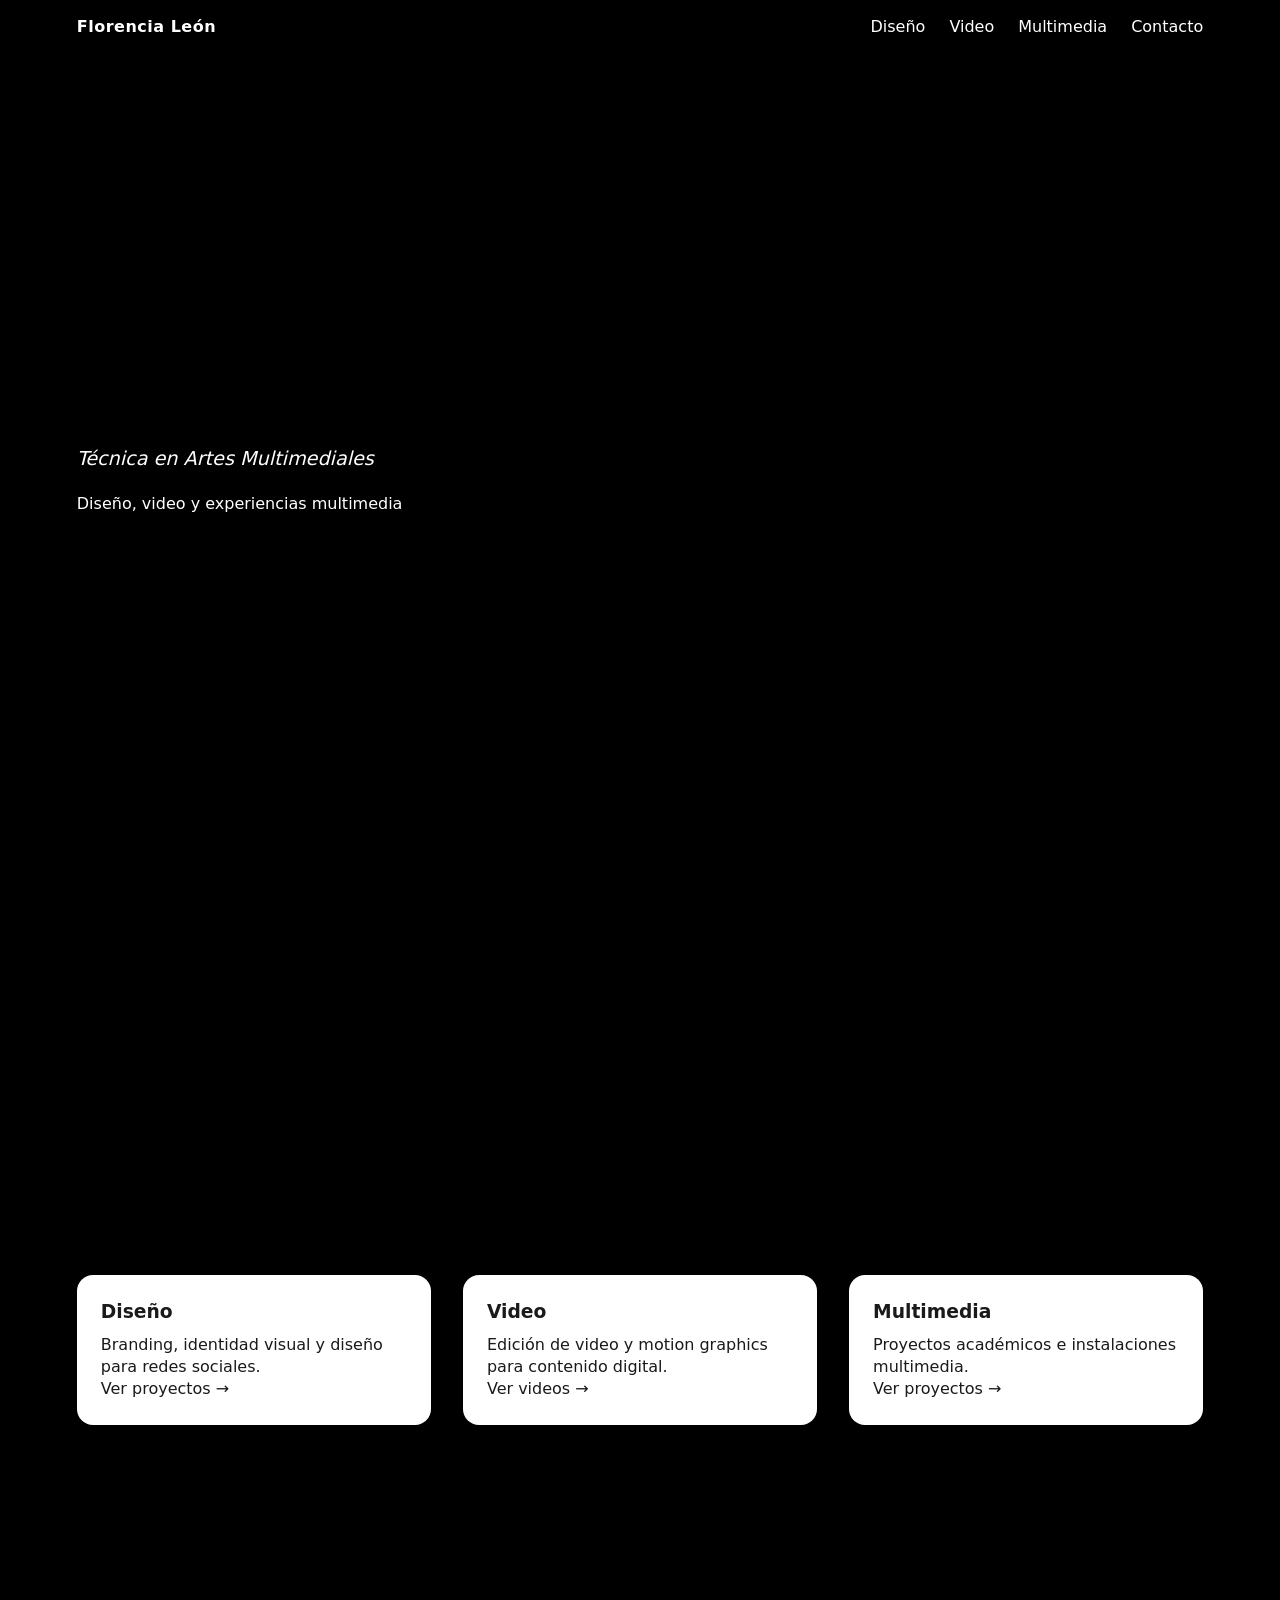
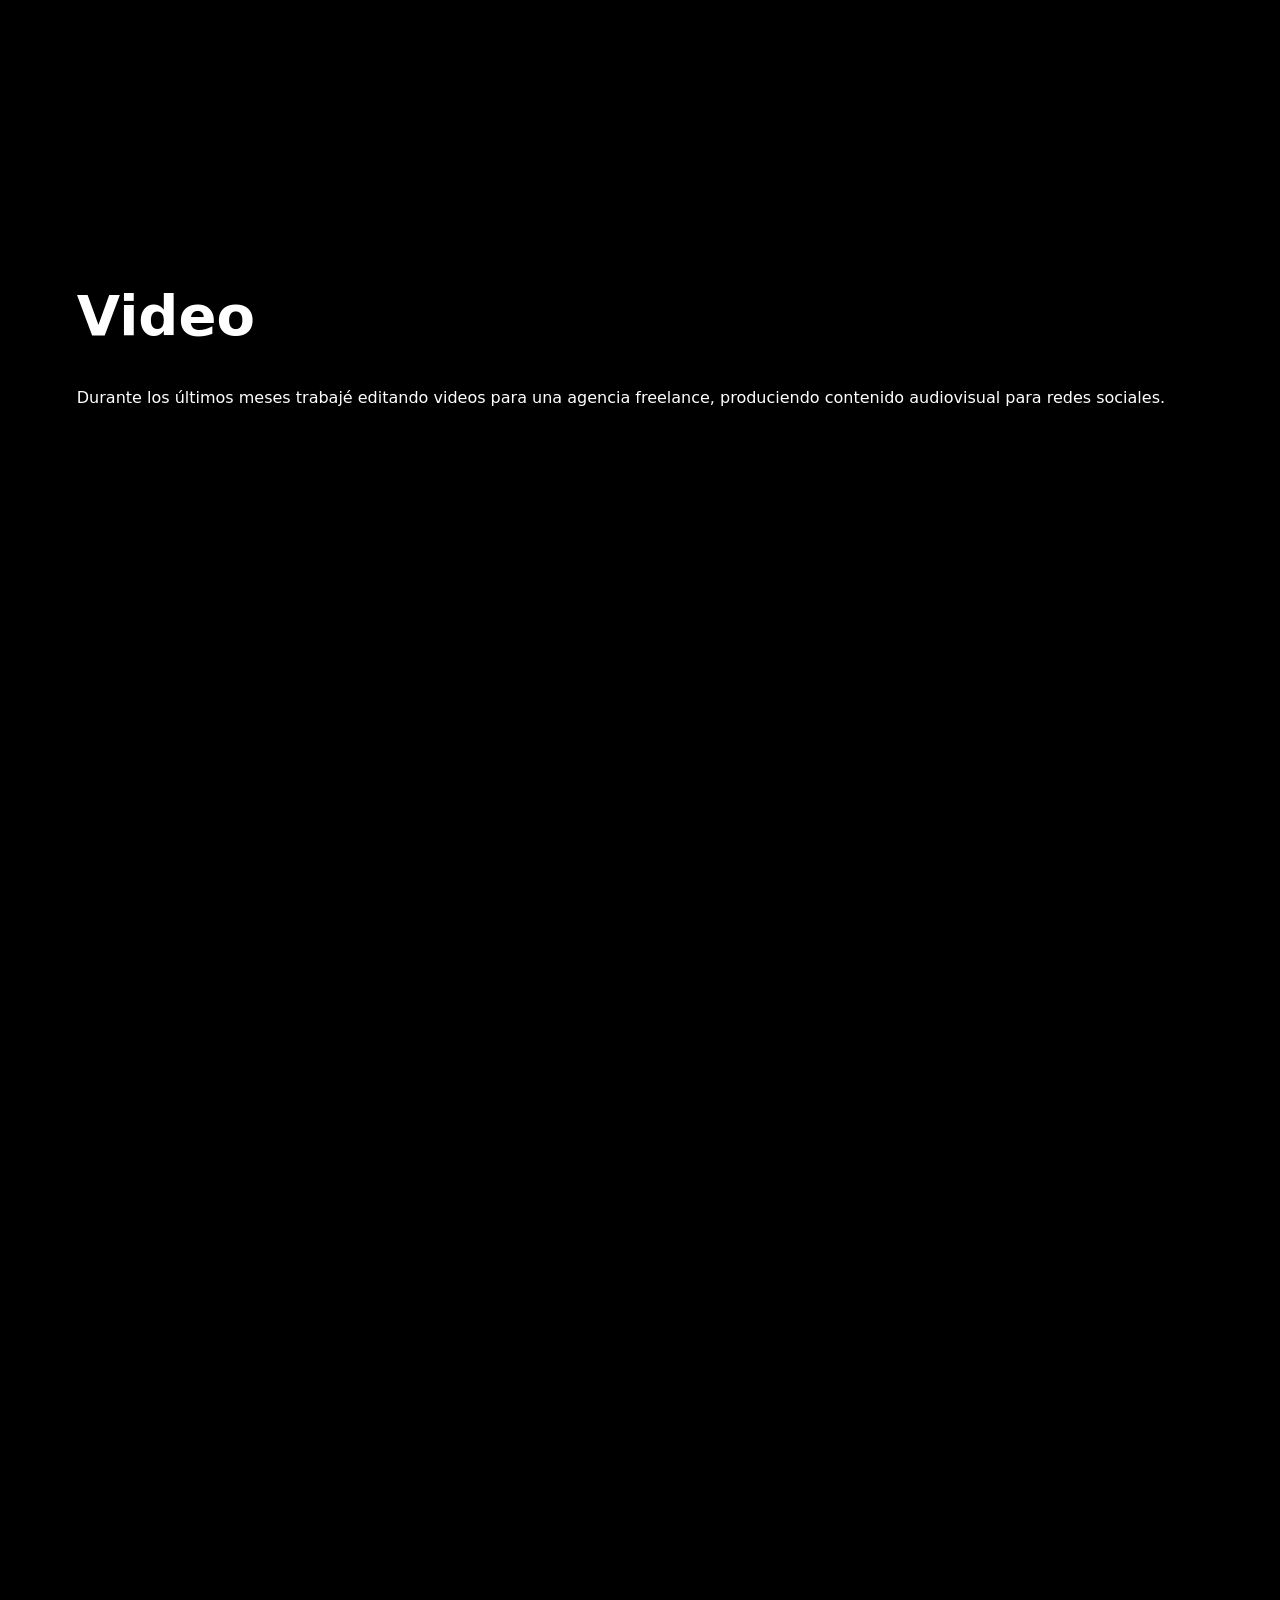
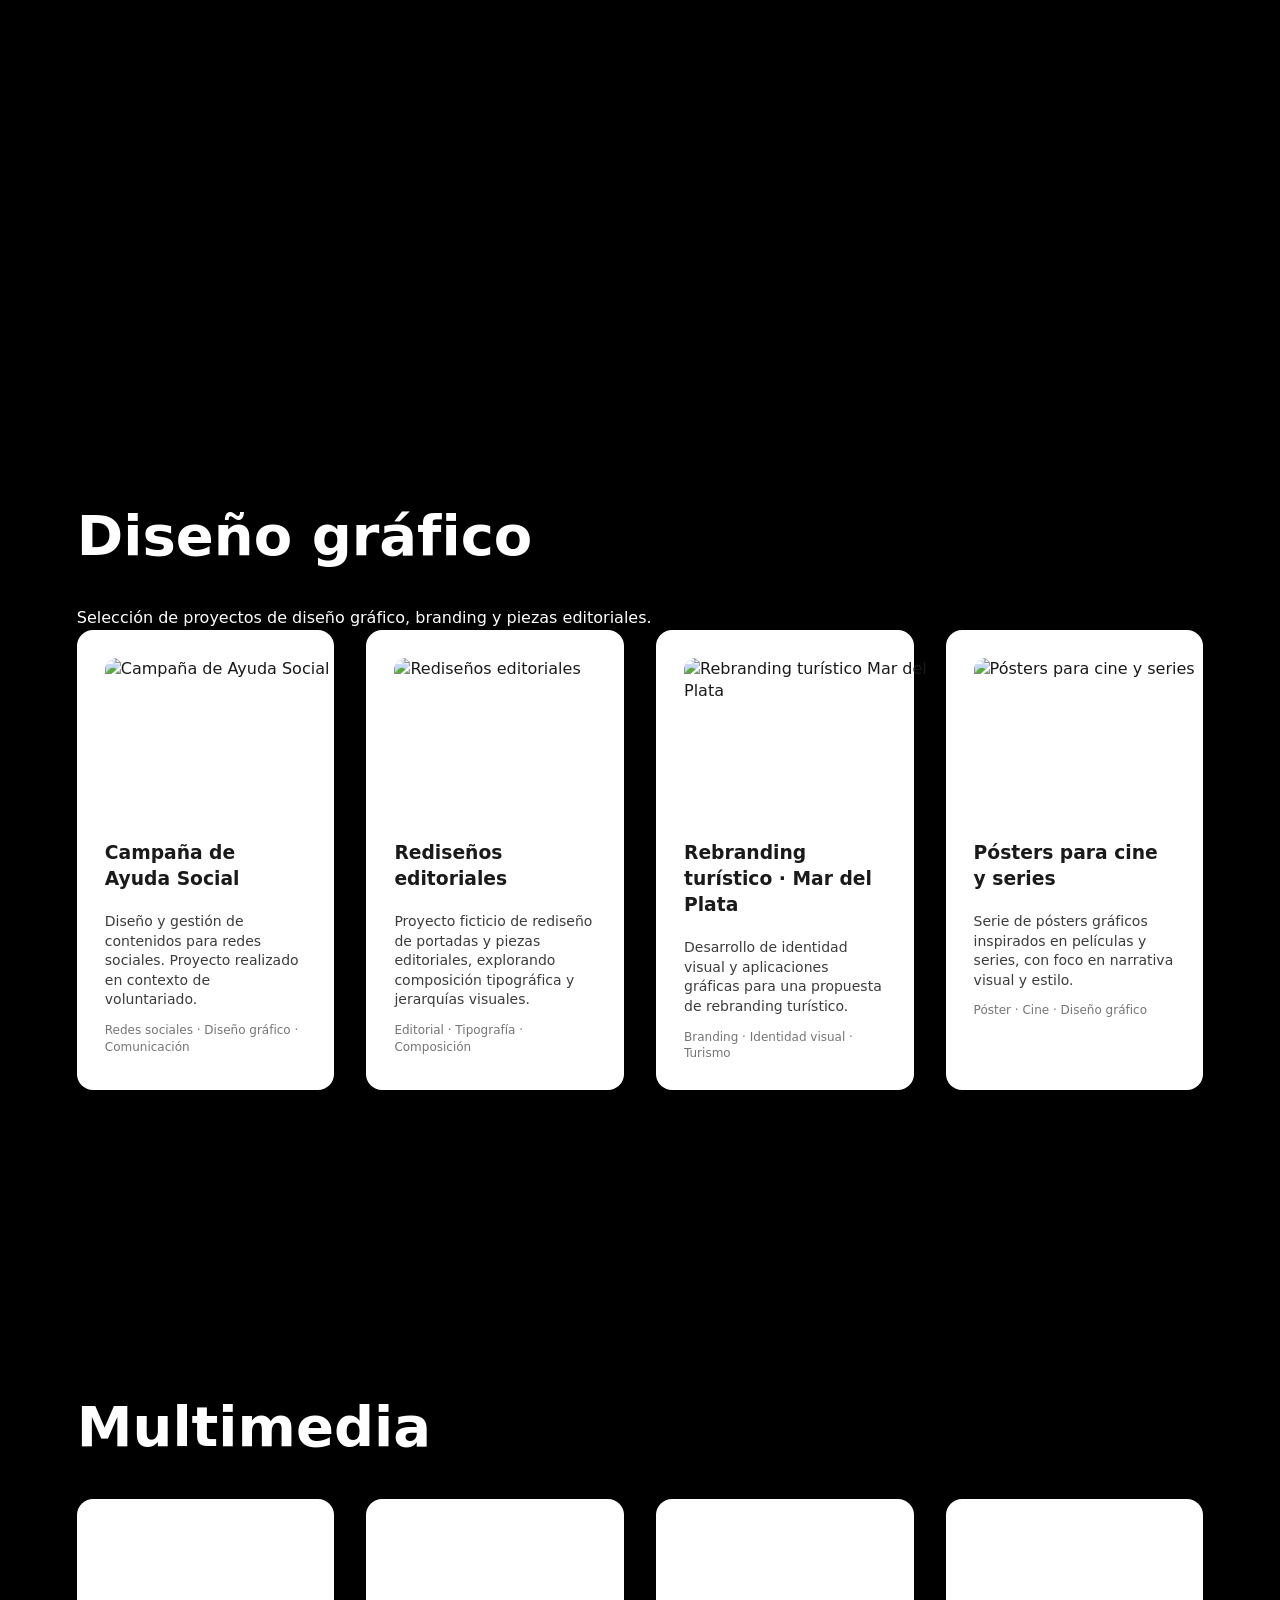
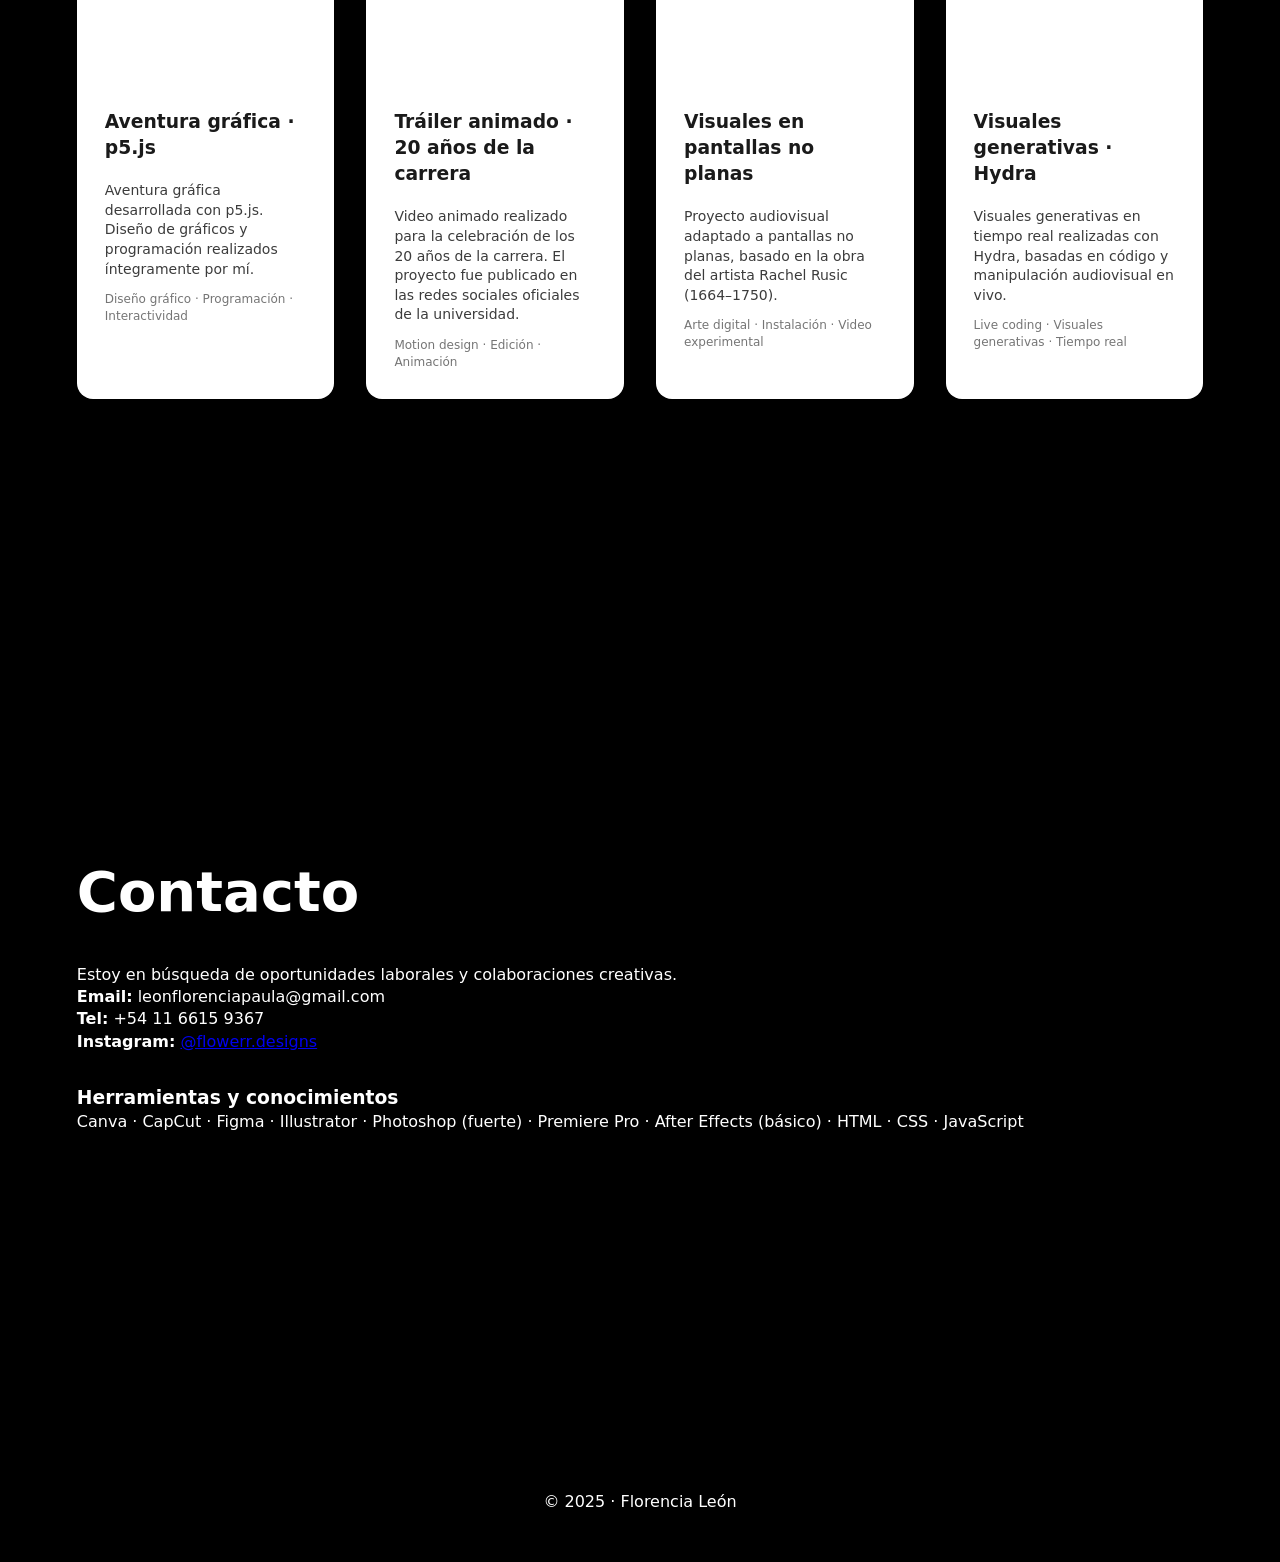
==== index.html @ 0b935b7b "Add files via upload subo index" ====
<!DOCTYPE html>
<html lang="es">
<head>
  <meta charset="UTF-8" />
  <meta name="viewport" content="width=device-width, initial-scale=1.0" />
  <title>Florencia León – Portfolio</title>

  <style>
    :root{
      --black:#1a1a1a;
    }

    *{
      box-sizing:border-box;
      margin:0;
      padding:0;
    }

    body{
      font-family: system-ui, -apple-system, BlinkMacSystemFont, 'Segoe UI', sans-serif;
      background:#000;
      color:white;
      line-height:1.4;
      scroll-behavior:smooth;
    }

    /* =====================
       VIDEO FONDO
    ====================== */
    .bg-video{
      position:fixed;
      inset:0;
      z-index:-1;
      overflow:hidden;
    }

    .bg-video video{
      width:100%;
      height:100%;
      object-fit:cover;
    }

    /* =====================
       NAV
    ====================== */
    nav{
      position:fixed;
      top:0;
      left:0;
      width:100%;
      padding:1rem 6vw;
      display:flex;
      justify-content:space-between;
      align-items:center;
      z-index:1000;
      background:transparent;
      color:white;
      text-shadow:0 2px 10px rgba(0,0,0,.5);
    }

    nav a{
      color:white;
      text-decoration:none;
      font-weight:500;
    }

    nav a:hover{
      opacity:.7;
    }

    nav strong{
      font-weight:600;
      letter-spacing:.5px;
    }

    /* =====================
       SECCIONES
    ====================== */
    section{
      min-height:100vh;
      padding:6vw;
      display:flex;
      flex-direction:column;
      justify-content:center;
      position:relative;
      z-index:2;
    }

    /* HERO */
    .hero-text{
      max-width:720px;
    }

    .hero-text h1{
      font-size:clamp(2.5rem,6vw,5rem);
      font-weight:700;
    }

    .hero-text span{
      font-style:italic;
      font-size:1.2rem;
      font-weight:400;
    }

    /* TITULOS */
    h2{
      font-size:clamp(2rem,5vw,3.5rem);
      margin-bottom:2rem;
    }

    /* GRID */
    .grid{
      display:grid;
      grid-template-columns:repeat(auto-fit,minmax(250px,1fr));
      gap:2rem;
    }

    /* CARDS */
    .card{
      background:white;
      color:var(--black);
      border-radius:16px;
      padding:1.5rem;
      box-shadow:0 10px 30px rgba(0,0,0,.1);
      transition:transform .3s ease;
    }

    .card:hover{
      transform:translateY(-8px);
    }

    .card h3{
      margin-bottom:.5rem;
    }

    .card a{
      color:var(--black);
      text-decoration:none;
      font-weight:500;
    }

    /* VIDEOS */
    .video iframe{
      width:100%;
      aspect-ratio:9/16;
      border:none;
      border-radius:12px;
    }

    /* ANIMACIONES */
    .fade{
      opacity:0;
      transform:translateY(40px);
      transition:all .8s ease;
    }

    .fade.show{
      opacity:1;
      transform:translateY(0);
    }

    /* FOOTER */
    footer{
      padding:3rem;
      text-align:center;
      background:#000;
      color:white;
      position:relative;
      z-index:2;
    }
    .video-box {
  width: 220px;      /* tamaño del cuadrito */
  height: 140px;
  border-radius: 12px;
  overflow: hidden;  /* recorta el video */
}

.video-box video {
  width: 100%;
  height: 100%;
  object-fit: cover; /* no se deforma */
}
.project-card {
  padding: 20px;
  border-radius: 16px;
  display: flex;
  flex-direction: column;
  gap: 12px;
}

.video-box {
  width: 200px;
  height: 130px;
  border-radius: 12px;
  overflow: hidden;
}

.video-box video {
  width: 100%;
  height: 100%;
  object-fit: cover;
}

.project-desc {
  font-size: 14px;
  line-height: 1.4;
  opacity: 0.85;
}

.project-tags {
  font-size: 12px;
  opacity: 0.6;
}
.img-box {
  width: 200px;
  height: 130px;
  border-radius: 12px;
  overflow: hidden;
}

.img-box img {
  width: 100%;
  height: 100%;
  object-fit: cover;
}
.video-box,
.img-box {
  width: 220px;
  height: 220px;
}
.project-card {
  padding: 28px; /* antes 20px */
}
/* CONTENEDORES */
.video-box,
.img-box {
  width: 260px;
  height: 170px;
  border-radius: 12px;
  overflow: hidden;
  background: #fffff; /* fondo para cuando sobra espacio */
}

/* VIDEO */
.video-box video {
  width: 100%;
  height: 100%;
  object-fit: cover;
}

/* IMAGEN */
.img-box img {
  width: 100%;
  height: 100%;
  object-fit: contain; /* 🔑 NO CORTA */
}


  </style>
</head>

<body>

  <!-- VIDEO FONDO -->
  <div class="bg-video">
    <video autoplay muted loop playsinline>
      <source src="hero-video.mp4" type="video/mp4">
    </video>
  </div>

  <!-- NAV -->
  <nav>
    <strong>Florencia León</strong>
    <div style="display:flex;gap:1.5rem;">
      <a href="#diseno">Diseño</a>
      <a href="#video">Video</a>
      <a href="#multimedia">Multimedia</a>
      <a href="#contacto">Contacto</a>
    </div>
  </nav>

  <!-- HERO -->
  <section>
    <div class="hero-text fade">
      <h1><span>Técnica en Artes Multimediales</span></h1>
      <p>Diseño, video y experiencias multimedia</p>
    </div>
  </section>

  <!-- HOME -->
  <section>
    <div class="grid">
      <div class="card fade">
        <h3>Diseño</h3>
        <p>Branding, identidad visual y diseño para redes sociales.</p>
        <a href="#diseno">Ver proyectos →</a>
      </div>
      <div class="card fade">
        <h3>Video</h3>
        <p>Edición de video y motion graphics para contenido digital.</p>
        <a href="#video">Ver videos →</a>
      </div>
      <div class="card fade">
        <h3>Multimedia</h3>
        <p>Proyectos académicos e instalaciones multimedia.</p>
        <a href="#multimedia">Ver proyectos →</a>
      </div>
    </div>
  </section>

  <!-- VIDEO -->
  <section id="video">
    <h2 class="fade">Video</h2>
    <p class="fade">
      Durante los últimos meses trabajé editando videos para una agencia freelance,
      produciendo contenido audiovisual para redes sociales.
    </p>

    <div class="grid">
      <div class="video fade"><iframe src="https://www.instagram.com/reel/DSVCinljlJo/embed"></iframe></div>
      <div class="video fade"><iframe src="https://www.instagram.com/reel/DQuVLpODoAF/embed"></iframe></div>
      <div class="video fade"><iframe src="https://www.instagram.com/reel/DQ6828zjvwi/embed"></iframe></div>
      <div class="video fade"><iframe src="https://www.instagram.com/reel/DSu5YWEEXrH/embed"></iframe></div>
      <div class="video fade"><iframe src="https://www.instagram.com/reel/DS5J9ukEc8D/embed"></iframe></div>
      <div class="video fade"><iframe src="https://www.instagram.com/reel/DTLGknaEUoQ/embed"></iframe></div>
      <div class="video fade"><iframe src="https://www.instagram.com/reel/DTk1LiGkcRs/embed"></iframe></div>
      <div class="video fade"><iframe src="https://www.instagram.com/reel/DSpg3_rEbde/embed"></iframe></div>
      <div class="video fade"><iframe src="https://www.instagram.com/reel/DSSUxG4EbIu/embed"></iframe></div>
      <div class="video fade"><iframe src="https://www.instagram.com/reel/DURZDbBkdPo/embed"></iframe></div>
      <div class="video fade"><iframe src="https://www.instagram.com/reel/DRzT_9bjv2o/embed"></iframe></div>
      <div class="video fade"><iframe src="https://www.instagram.com/reel/DR5BXDkAHCZ/embed"></iframe></div>
    </div>
  </section>

  <!-- DISEÑO -->
<section id="diseno">
  <h2 class="fade">Diseño gráfico</h2>

  <p class="fade">
    Selección de proyectos de diseño gráfico, branding y piezas editoriales.
  </p>

  <div class="grid">

    <!-- Campaña social -->
    <div class="card fade project-card">

      <div class="img-box">
        <img 
          src="voluntariado.png"
          alt="Campaña de Ayuda Social">
      </div>

      <h3>Campaña de Ayuda Social</h3>

      <p class="project-desc">
        Diseño y gestión de contenidos para redes sociales.
        Proyecto realizado en contexto de voluntariado.
      </p>

      <span class="project-tags">
        Redes sociales · Diseño gráfico · Comunicación
      </span>
    </div>

    <!-- Editorial -->
    <div class="card fade project-card">

      <div class="img-box">
        <img 
          src="libros.png"
          alt="Rediseños editoriales">
      </div>

      <h3>Rediseños editoriales</h3>

      <p class="project-desc">
        Proyecto ficticio de rediseño de portadas y piezas editoriales,
        explorando composición tipográfica y jerarquías visuales.
      </p>

      <span class="project-tags">
        Editorial · Tipografía · Composición
      </span>
    </div>

    <!-- Rebranding -->
    <div class="card fade project-card">

      <div class="img-box">
        <img 
          src="mardel.png"
          alt="Rebranding turístico Mar del Plata">
      </div>

      <h3>Rebranding turístico · Mar del Plata</h3>

      <p class="project-desc">
        Desarrollo de identidad visual y aplicaciones gráficas
        para una propuesta de rebranding turístico.
      </p>

      <span class="project-tags">
        Branding · Identidad visual · Turismo
      </span>
    </div>

    <!-- Posters -->
    <div class="card fade project-card">

      <div class="img-box">
        <img 
          src="poster.png"
          alt="Pósters para cine y series">
      </div>

      <h3>Pósters para cine y series</h3>

      <p class="project-desc">
        Serie de pósters gráficos inspirados en películas y series,
        con foco en narrativa visual y estilo.
      </p>

      <span class="project-tags">
        Póster · Cine · Diseño gráfico
      </span>
    </div>

  </div>
</section>

  <!-- MULTIMEDIA -->
<section id="multimedia">
  <h2 class="fade">Multimedia</h2>

  <div class="grid">

    <!-- Aventura gráfica p5.js -->
    <div class="card fade project-card">

      <div class="video-box">
        <video 
       src="aventura.mp4"
          autoplay
          loop
          muted
          playsinline>
        </video>
      </div>

      <h3>Aventura gráfica · p5.js</h3>

      <p class="project-desc">
        Aventura gráfica desarrollada con p5.js.
        Diseño de gráficos y programación realizados íntegramente por mí.
      </p>

      <span class="project-tags">
        Diseño gráfico · Programación · Interactividad
      </span>
    </div>

    <!-- Tráiler 20 años -->
    <div class="card fade project-card">

      <div class="video-box">
        <video 
          src="trailer.mp4"
          autoplay
          loop
          muted
          playsinline>
        </video>
      </div>

      <h3>Tráiler animado · 20 años de la carrera</h3>

      <p class="project-desc">
        Video animado realizado para la celebración de los 20 años de la carrera.
        El proyecto fue publicado en las redes sociales oficiales de la universidad.
      </p>

      <span class="project-tags">
        Motion design · Edición · Animación
      </span>
    </div>

    <!-- Pantallas no planas -->
    <div class="card fade project-card">

      <div class="video-box">
        <video 
          src="noplanas.mp4"
          autoplay
          loop
          muted
          playsinline>
        </video>
      </div>

      <h3>Visuales en pantallas no planas</h3>

      <p class="project-desc">
        Proyecto audiovisual adaptado a pantallas no planas,
        basado en la obra del artista Rachel Rusic (1664–1750).
      </p>

      <span class="project-tags">
        Arte digital · Instalación · Video experimental
      </span>
    </div>

    <!-- Hydra -->
    <div class="card fade project-card">

      <div class="video-box">
        <video 
          src="hydra.mp4"
          autoplay
          loop
          muted
          playsinline>
        </video>
      </div>

      <h3>Visuales generativas · Hydra</h3>

      <p class="project-desc">
        Visuales generativas en tiempo real realizadas con Hydra,
        basadas en código y manipulación audiovisual en vivo.
      </p>

      <span class="project-tags">
        Live coding · Visuales generativas · Tiempo real
      </span>
    </div>

  </div>
</section>

 <!-- CONTACTO -->
  <section id="contacto">
    <h2 class="fade">Contacto</h2>
    <p class="fade">Estoy en búsqueda de oportunidades laborales y colaboraciones creativas.</p>
    <p class="fade"><strong>Email:</strong> leonflorenciapaula@gmail.com</p>
    <p class="fade"><strong>Tel:</strong> +54 11 6615 9367</p>
    <p class="fade"><strong>Instagram:</strong> <a href="https://www.instagram.com/flowerr.designs/" target="_blank">@flowerr.designs</a></p>

    <h3 class="fade" style="margin-top:2rem">Herramientas y conocimientos</h3>
    <p class="fade">Canva · CapCut · Figma · Illustrator · Photoshop (fuerte) · Premiere Pro · After Effects (básico) · HTML · CSS · JavaScript</p>
  </section>

  <footer>
    <p>© 2025 · Florencia León</p>
  </footer>


  <script>
    const items = document.querySelectorAll('.fade');
    const observer = new IntersectionObserver(entries => {
      entries.forEach(entry => {
        if(entry.isIntersecting){
          entry.target.classList.add('show');
        }
      });
    }, {threshold:0.2});
    items.forEach(item => observer.observe(item));
  </script>

</body>
</html>
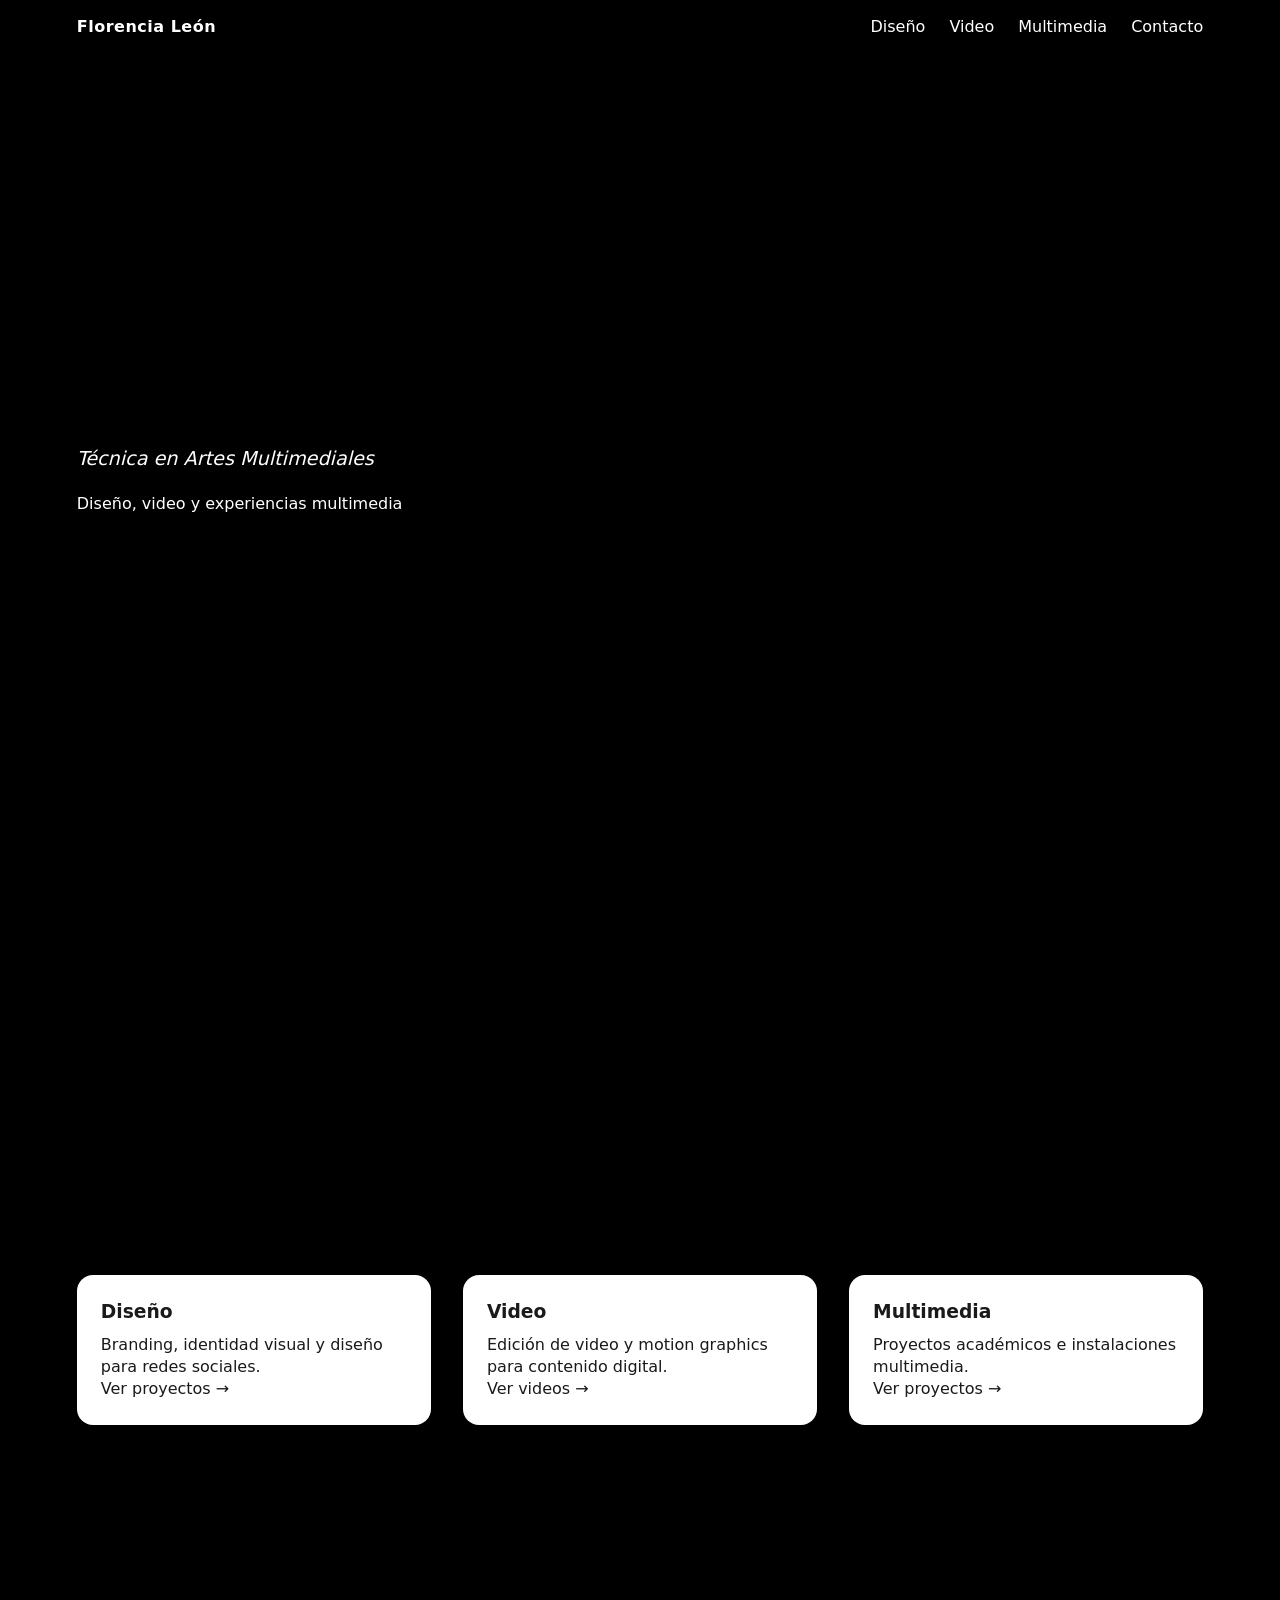
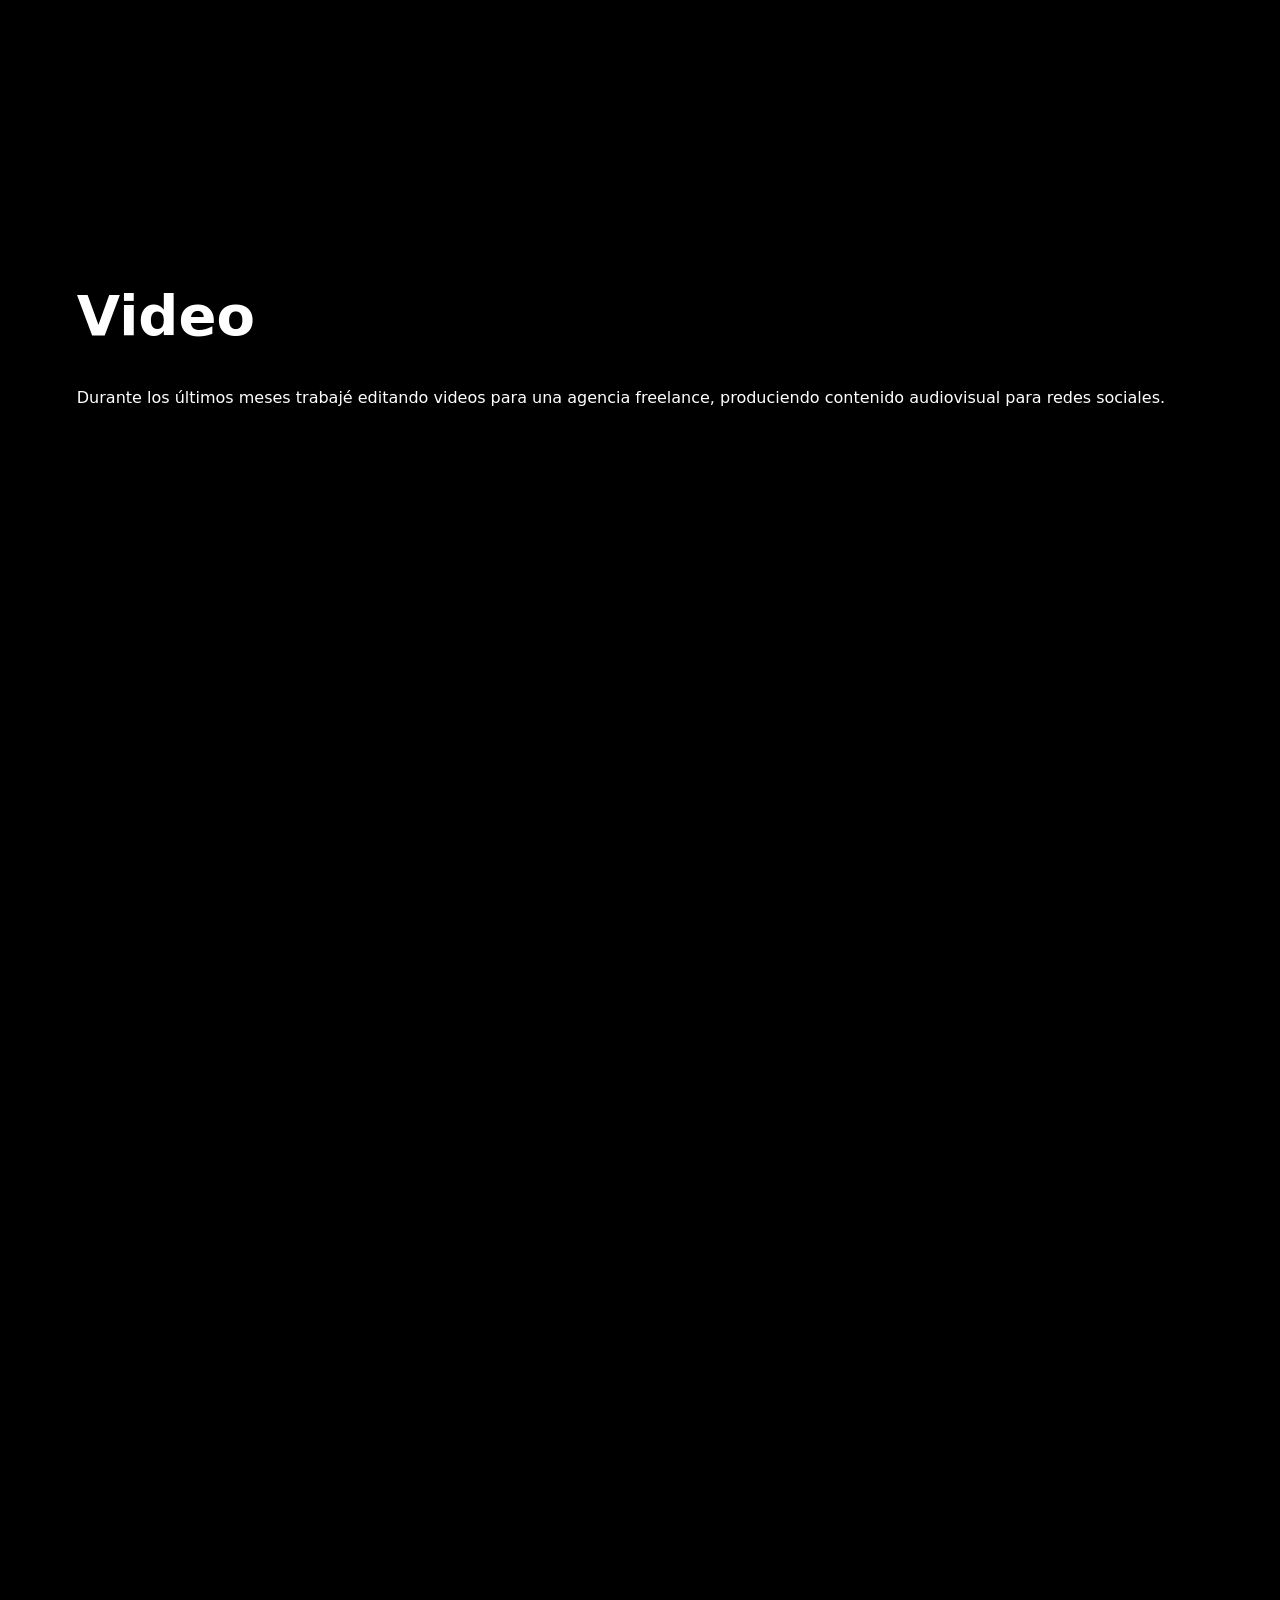
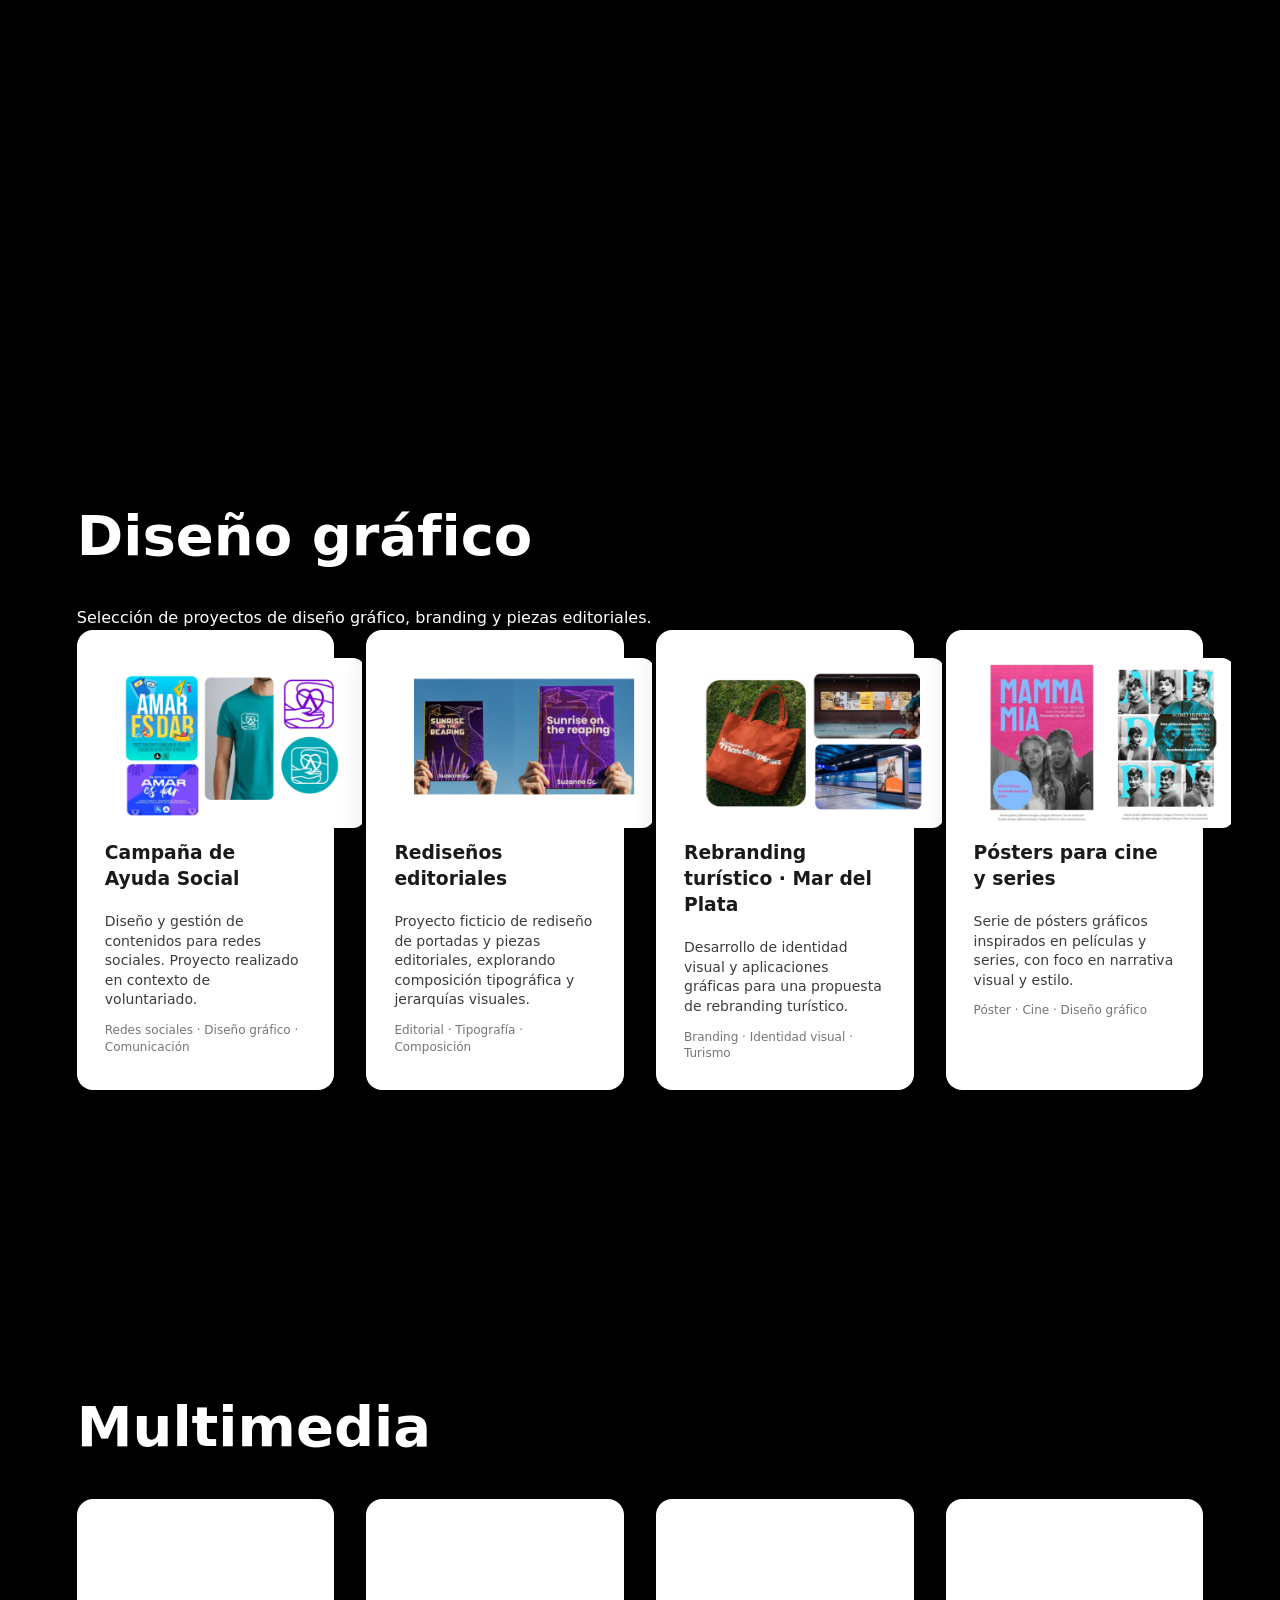
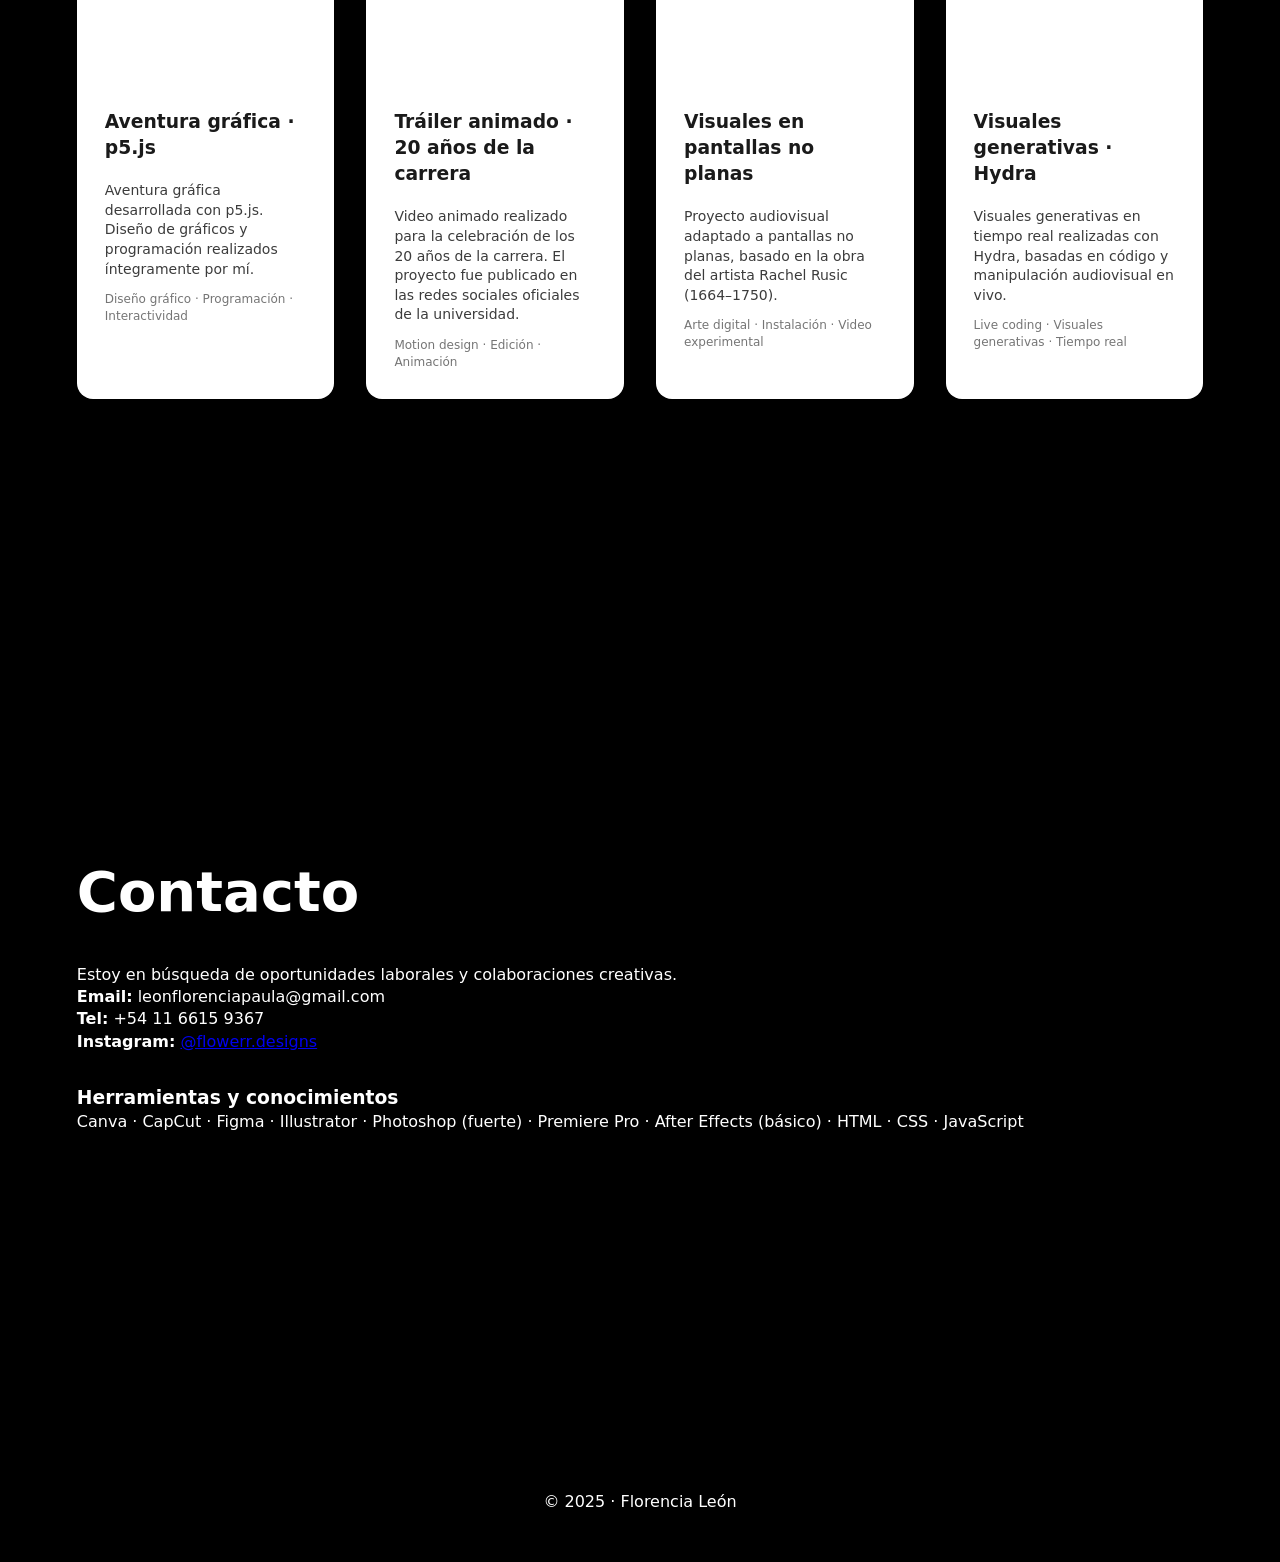
==== commit f7a3d172: "Add files via upload nuevo index ajustes mobile" ====
--- a/index.html
+++ b/index.html
@@ -254,6 +254,71 @@
   height: 100%;
   object-fit: contain; /* 🔑 NO CORTA */
 }
+@media (max-width: 768px) {
+
+  /* NAV */
+  nav {
+    padding: 1rem 1.2rem;
+    flex-direction: column;
+    gap: .8rem;
+    text-align: center;
+  }
+
+  nav > div {
+    gap: 1rem;
+    flex-wrap: wrap;
+    justify-content: center;
+  }
+
+  /* SECCIONES */
+  section {
+    padding: 4rem 1.2rem;
+    min-height: auto;
+  }
+
+  /* HERO */
+  .hero-text h1 {
+    font-size: clamp(2rem, 8vw, 3rem);
+  }
+
+  .hero-text span {
+    font-size: 1rem;
+  }
+
+  /* GRID */
+  .grid {
+    grid-template-columns: 1fr;
+    gap: 1.5rem;
+  }
+
+  /* CARDS */
+  .card {
+    padding: 1.2rem;
+  }
+
+  /* PROJECT CARDS */
+  .project-card {
+    padding: 1.4rem;
+  }
+
+  /* IMAGEN / VIDEO PREVIEW */
+  .video-box,
+  .img-box {
+    width: 100%;
+    height: 180px;
+  }
+
+  /* VIDEOS INSTAGRAM */
+  .video iframe {
+    aspect-ratio: 9 / 16;
+  }
+
+  /* FOOTER */
+  footer {
+    padding: 2rem 1rem;
+    font-size: .9rem;
+  }
+}
 
 
   </style>
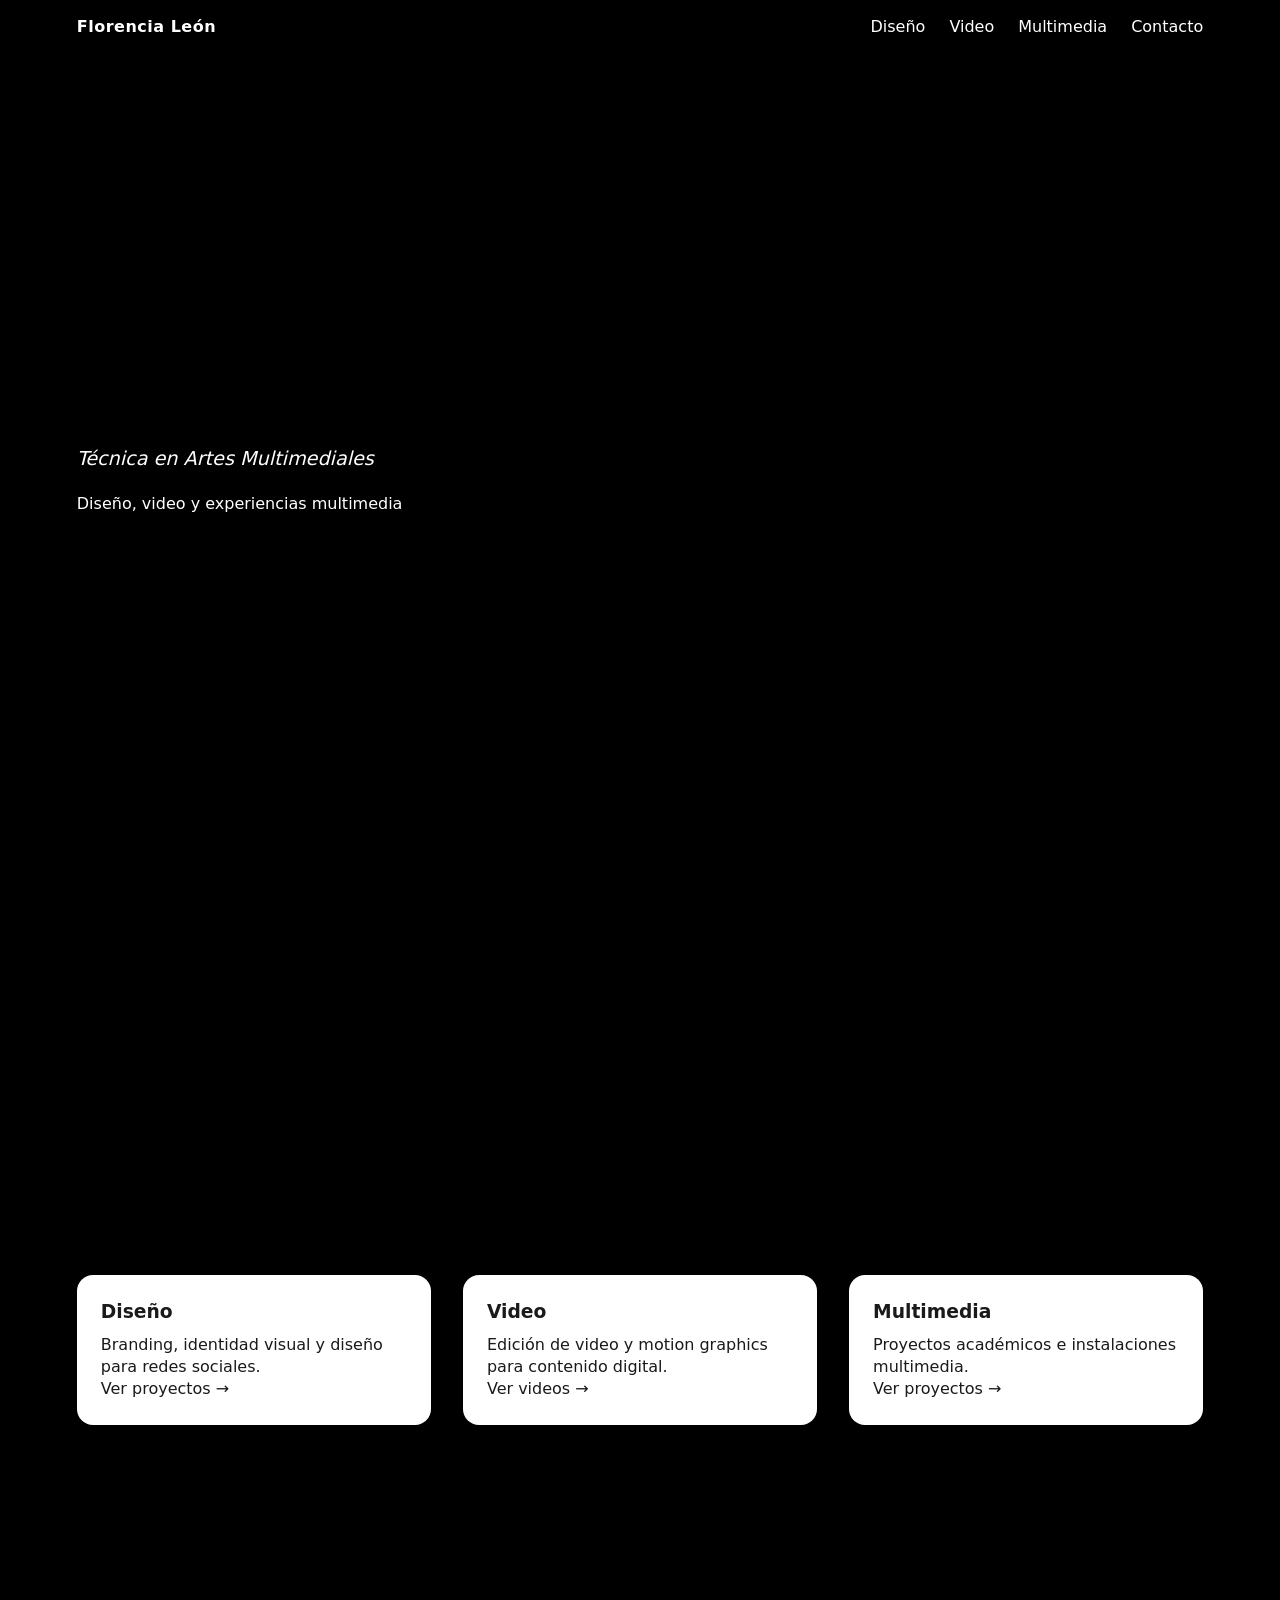
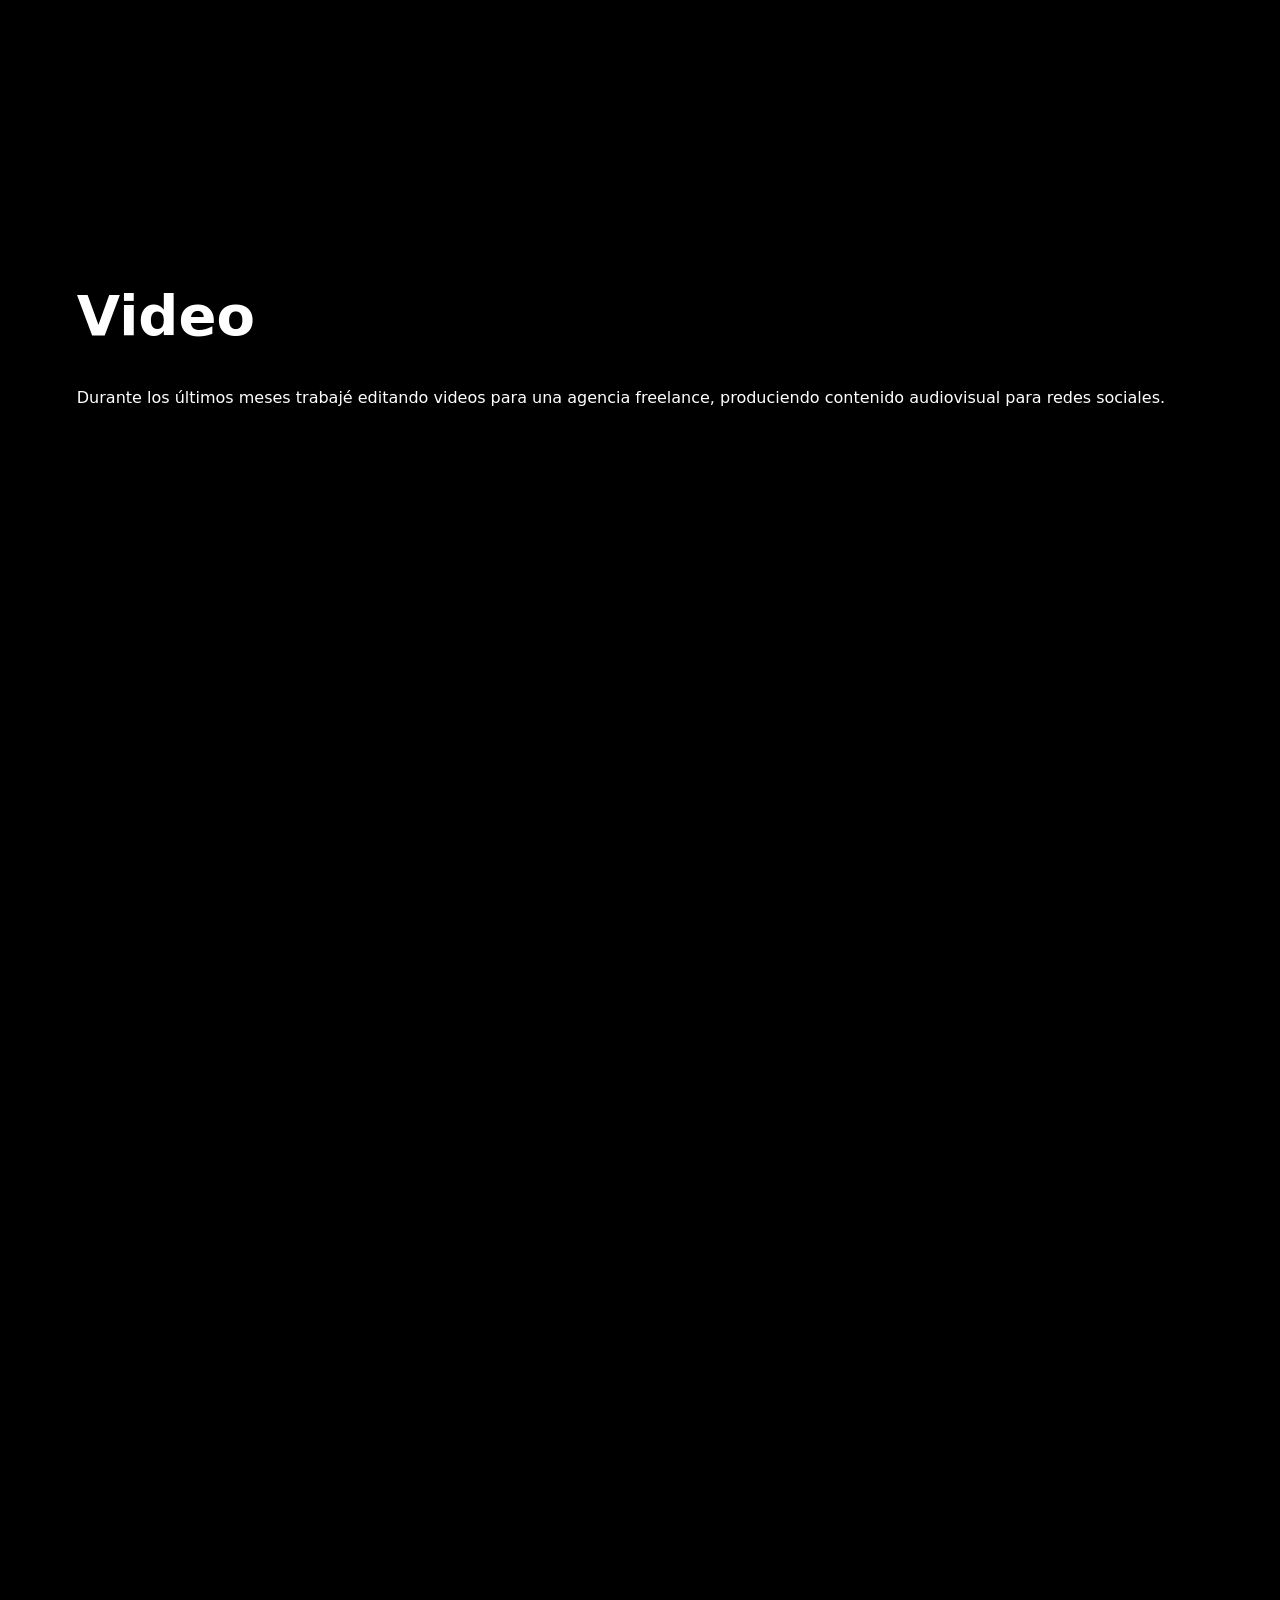
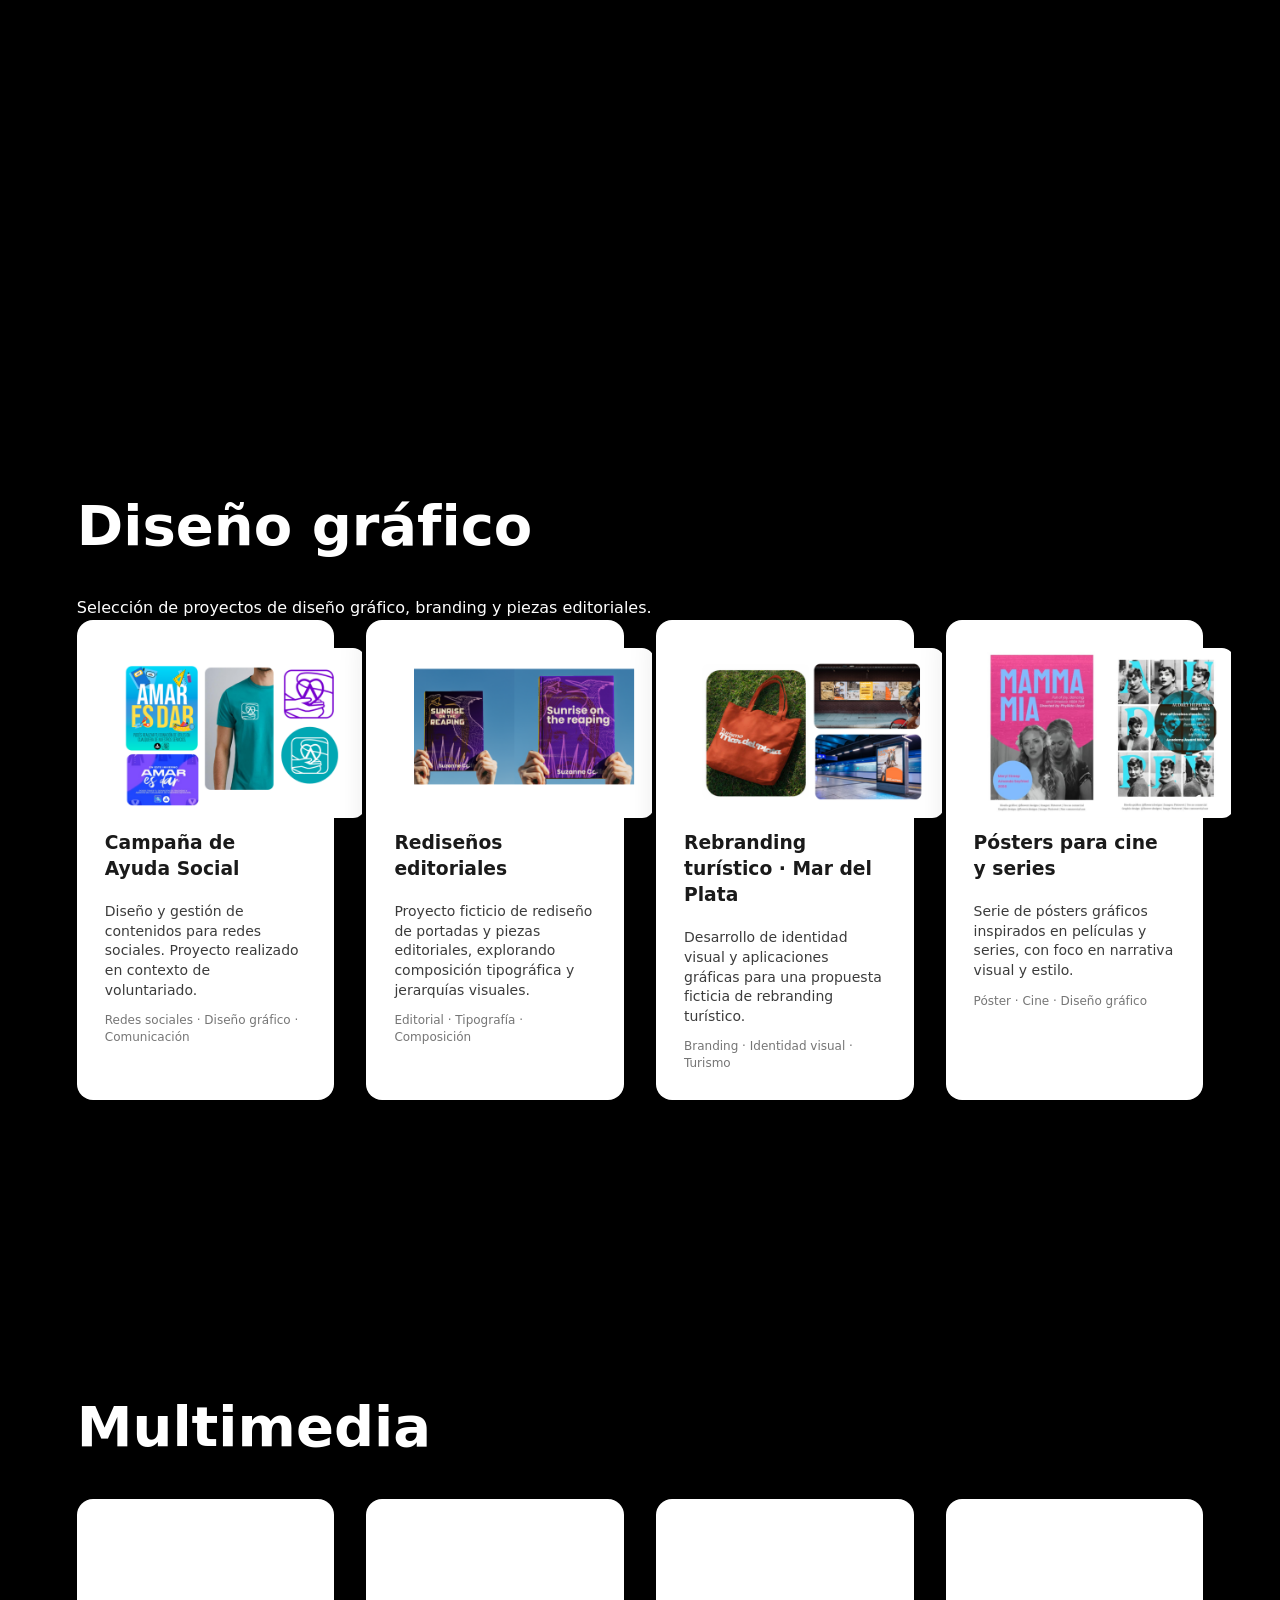
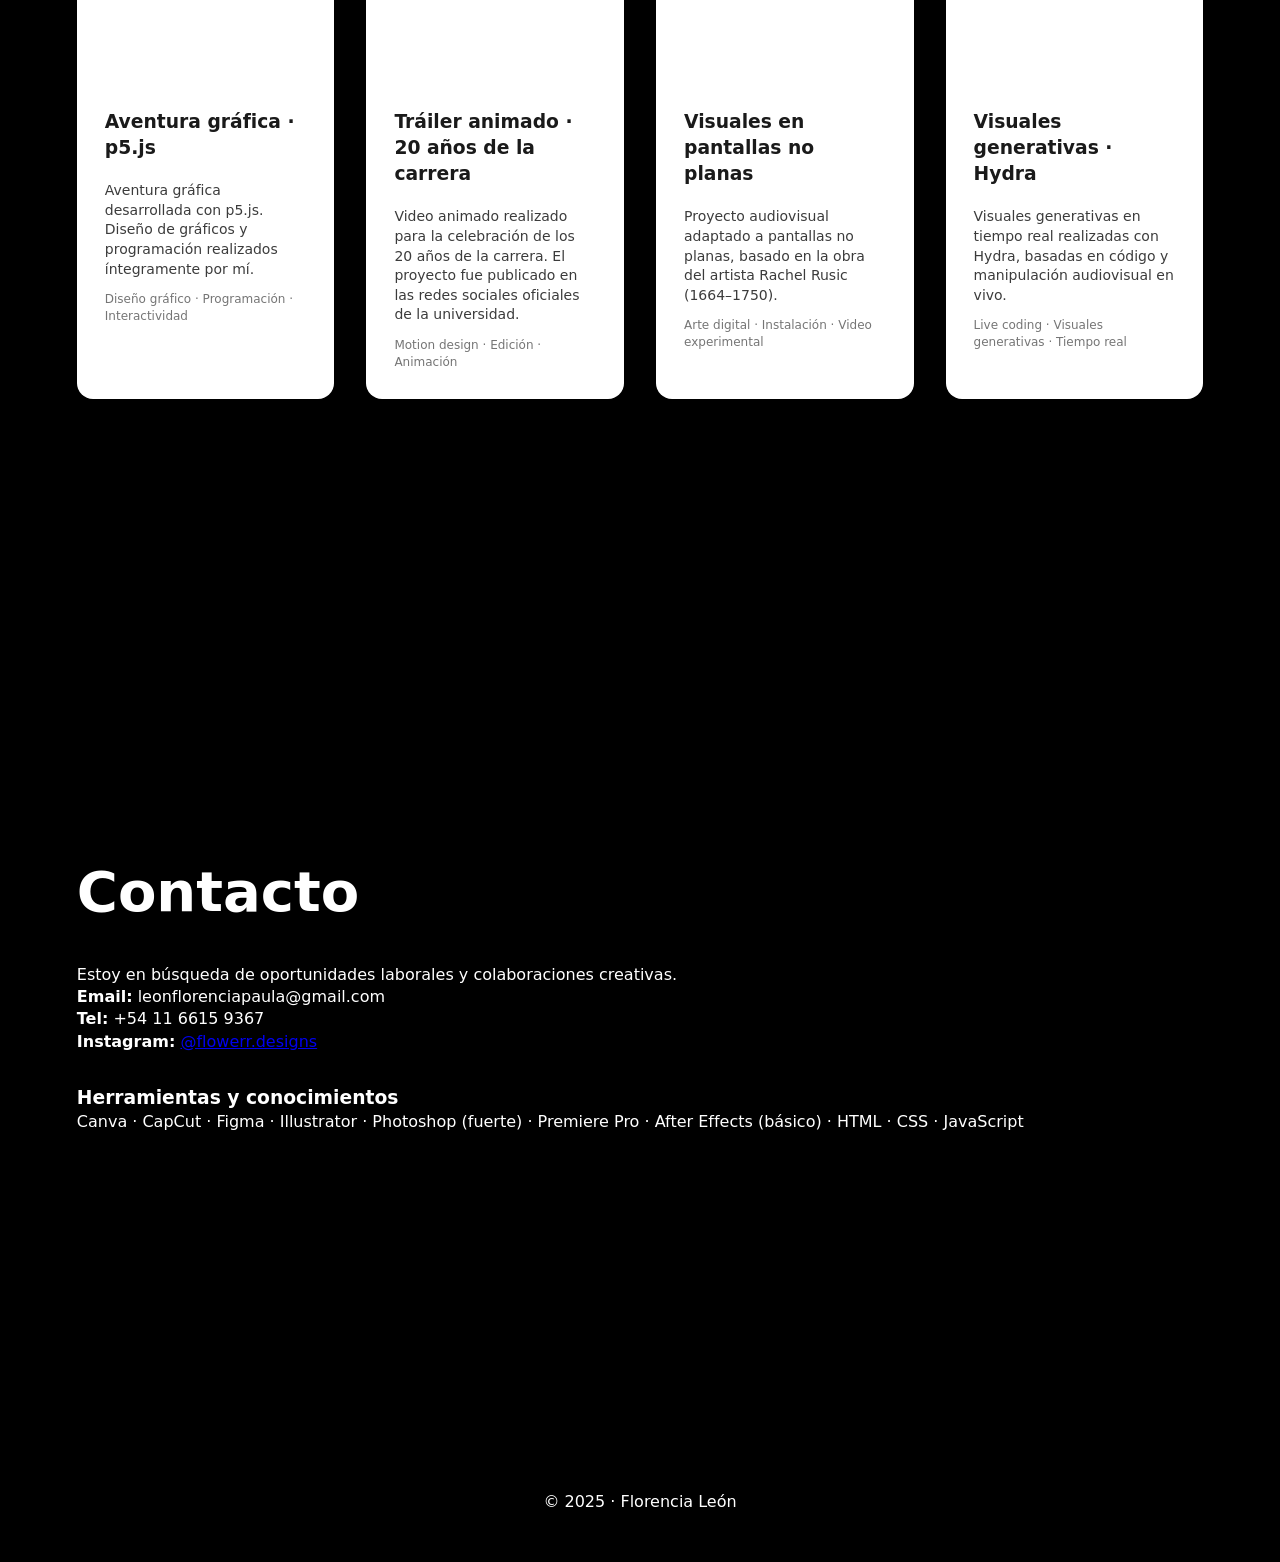
==== commit d76a4ada: "Add files via upload" ====
--- a/index.html
+++ b/index.html
@@ -319,6 +319,20 @@
     font-size: .9rem;
   }
 }
+@media (max-width: 768px) {
+
+  /* Apagar video fondo */
+  .bg-video video {
+    display: none;
+  }
+
+  /* Fondo estático */
+  body {
+    background: 
+      linear-gradient(rgba(0,0,0,.55), rgba(0,0,0,.55)),
+      url("hero-mobile.jpg") center / cover no-repeat fixed;
+  }
+}
 
 
   </style>
@@ -462,7 +476,7 @@
 
       <p class="project-desc">
         Desarrollo de identidad visual y aplicaciones gráficas
-        para una propuesta de rebranding turístico.
+        para una propuesta ficticia de rebranding turístico.
       </p>
 
       <span class="project-tags">
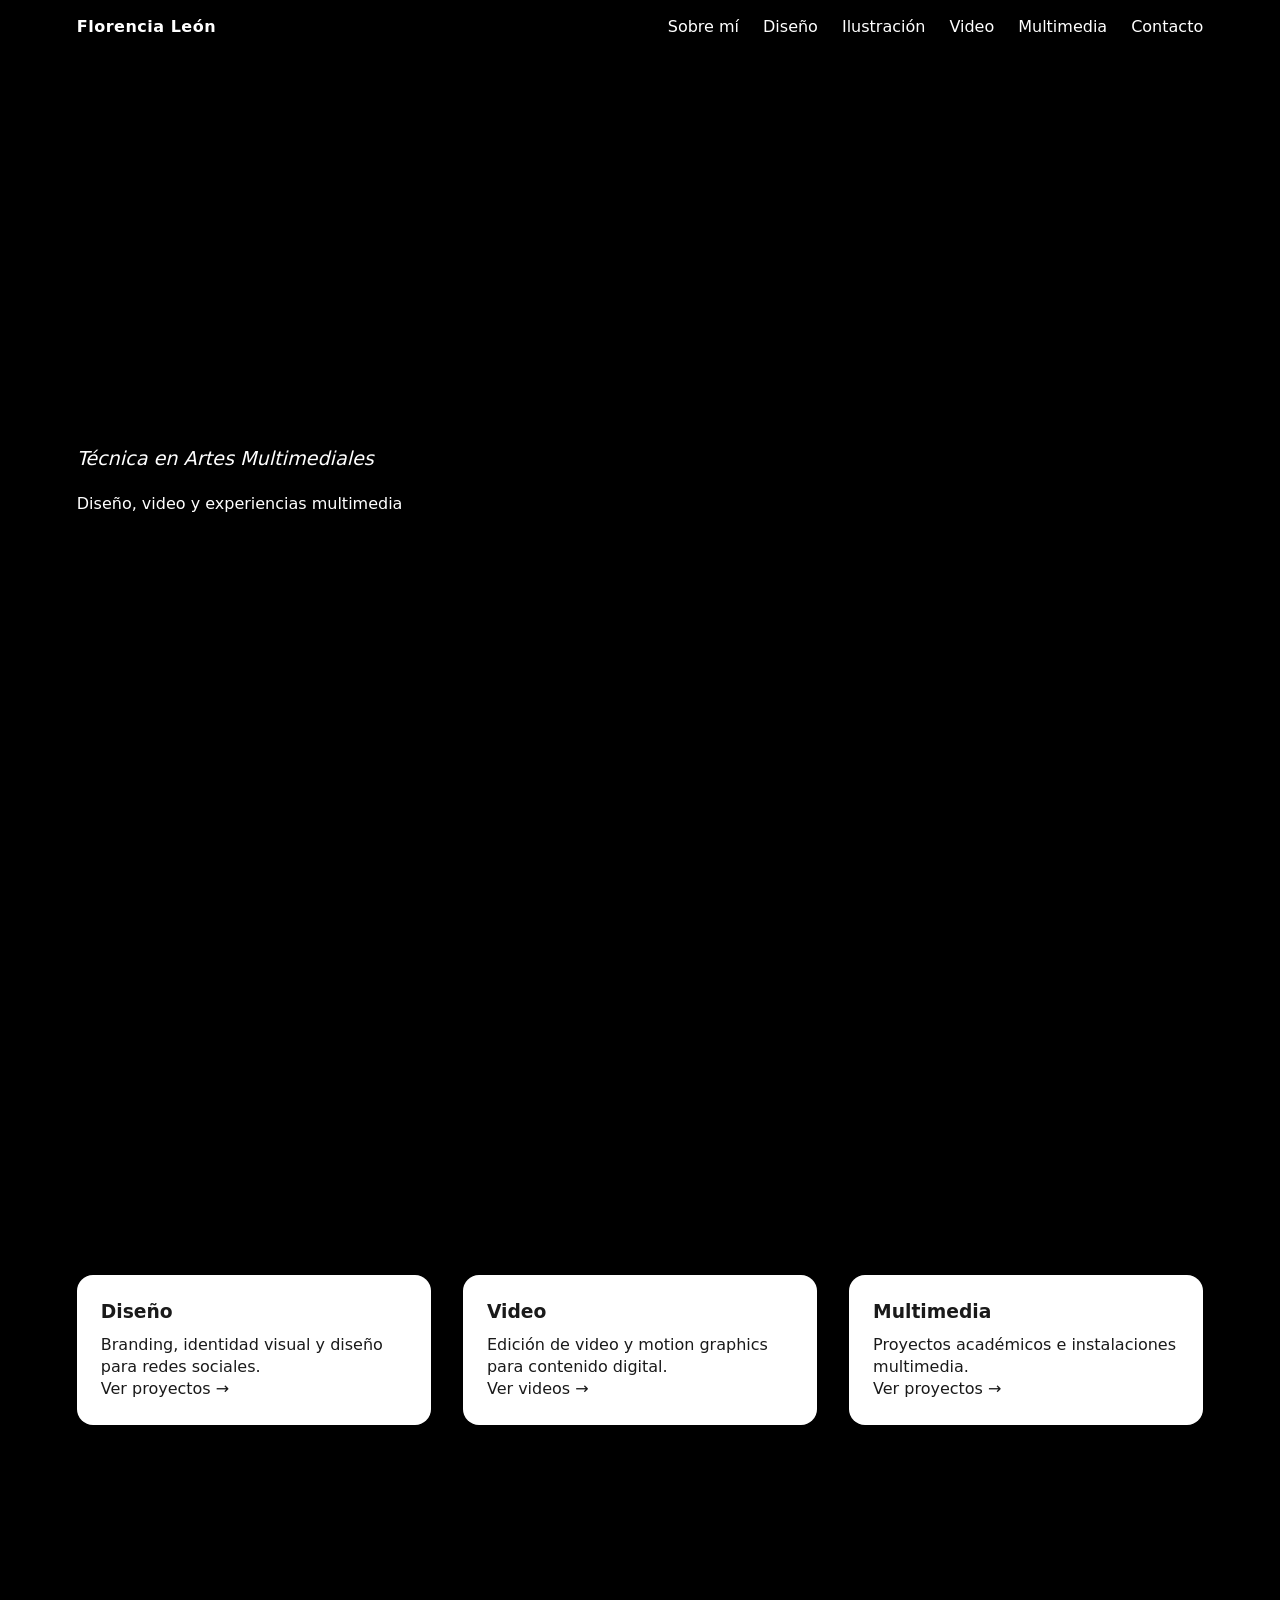
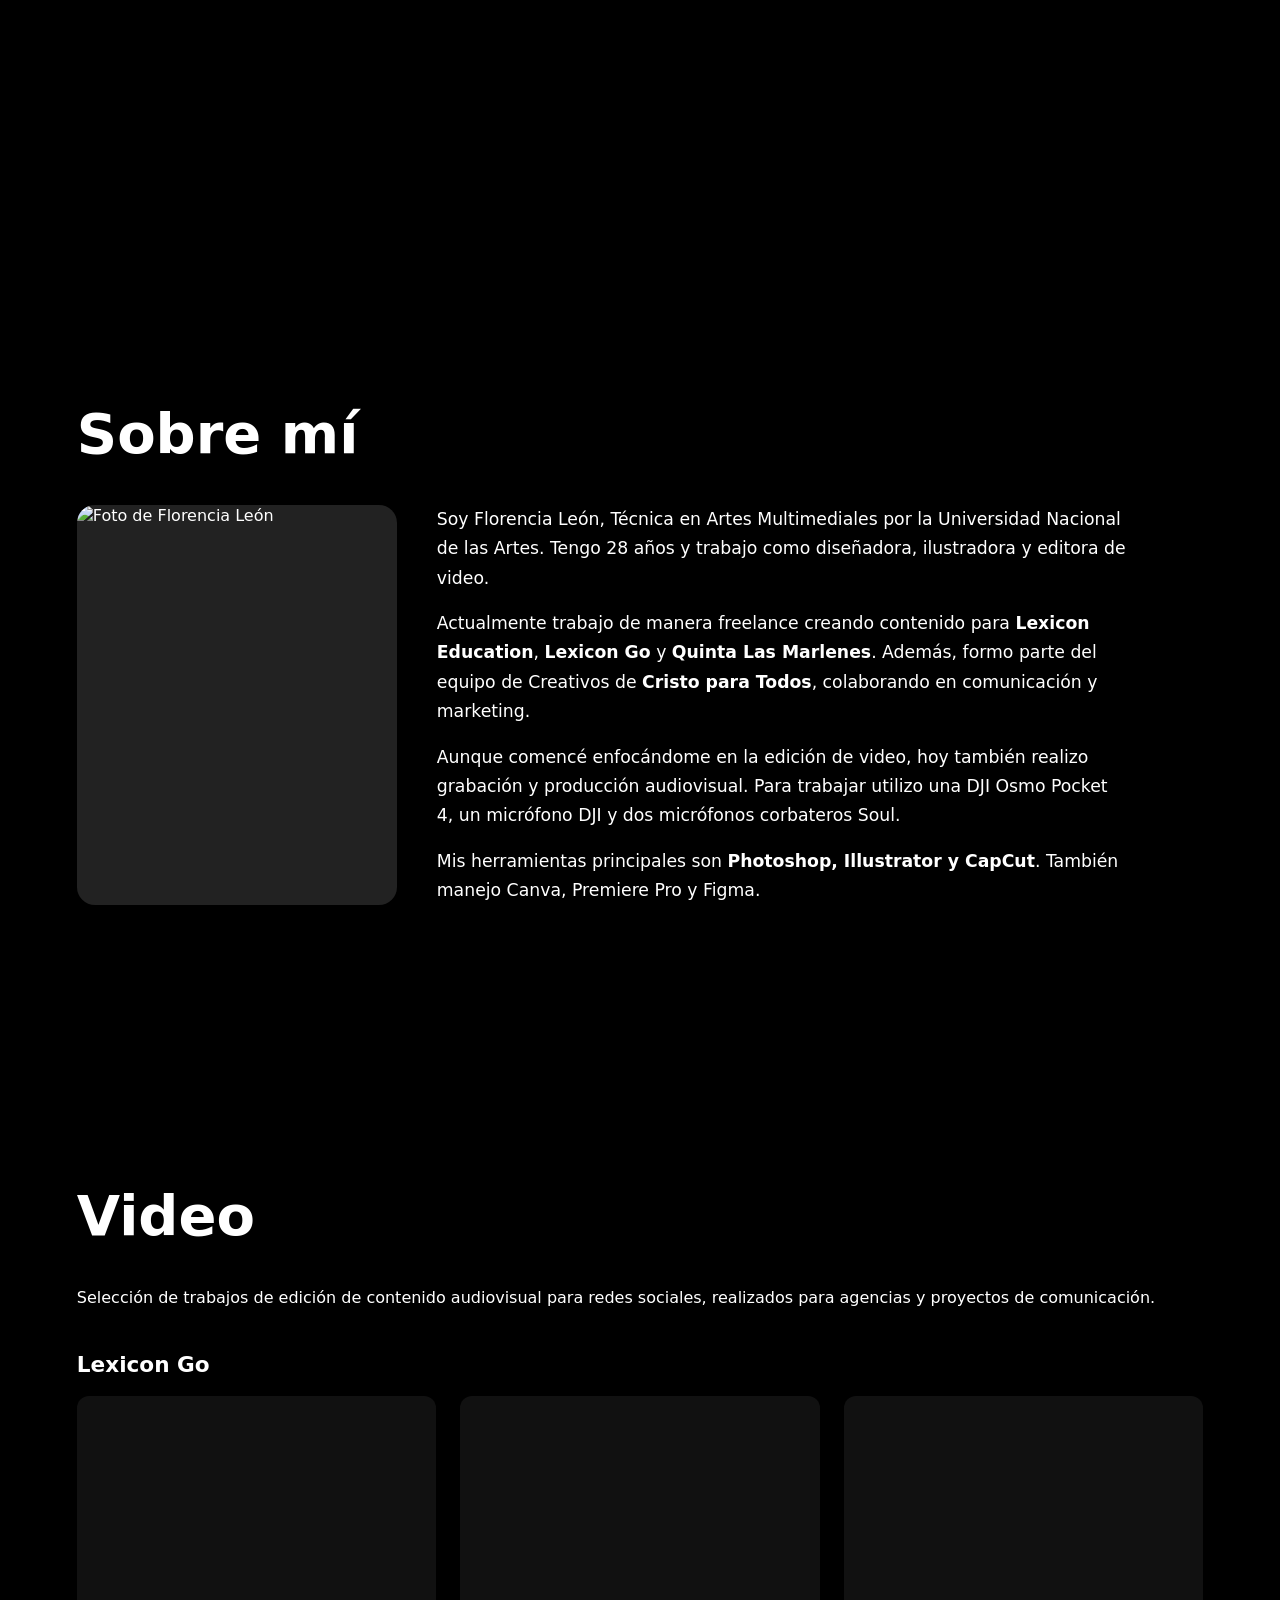
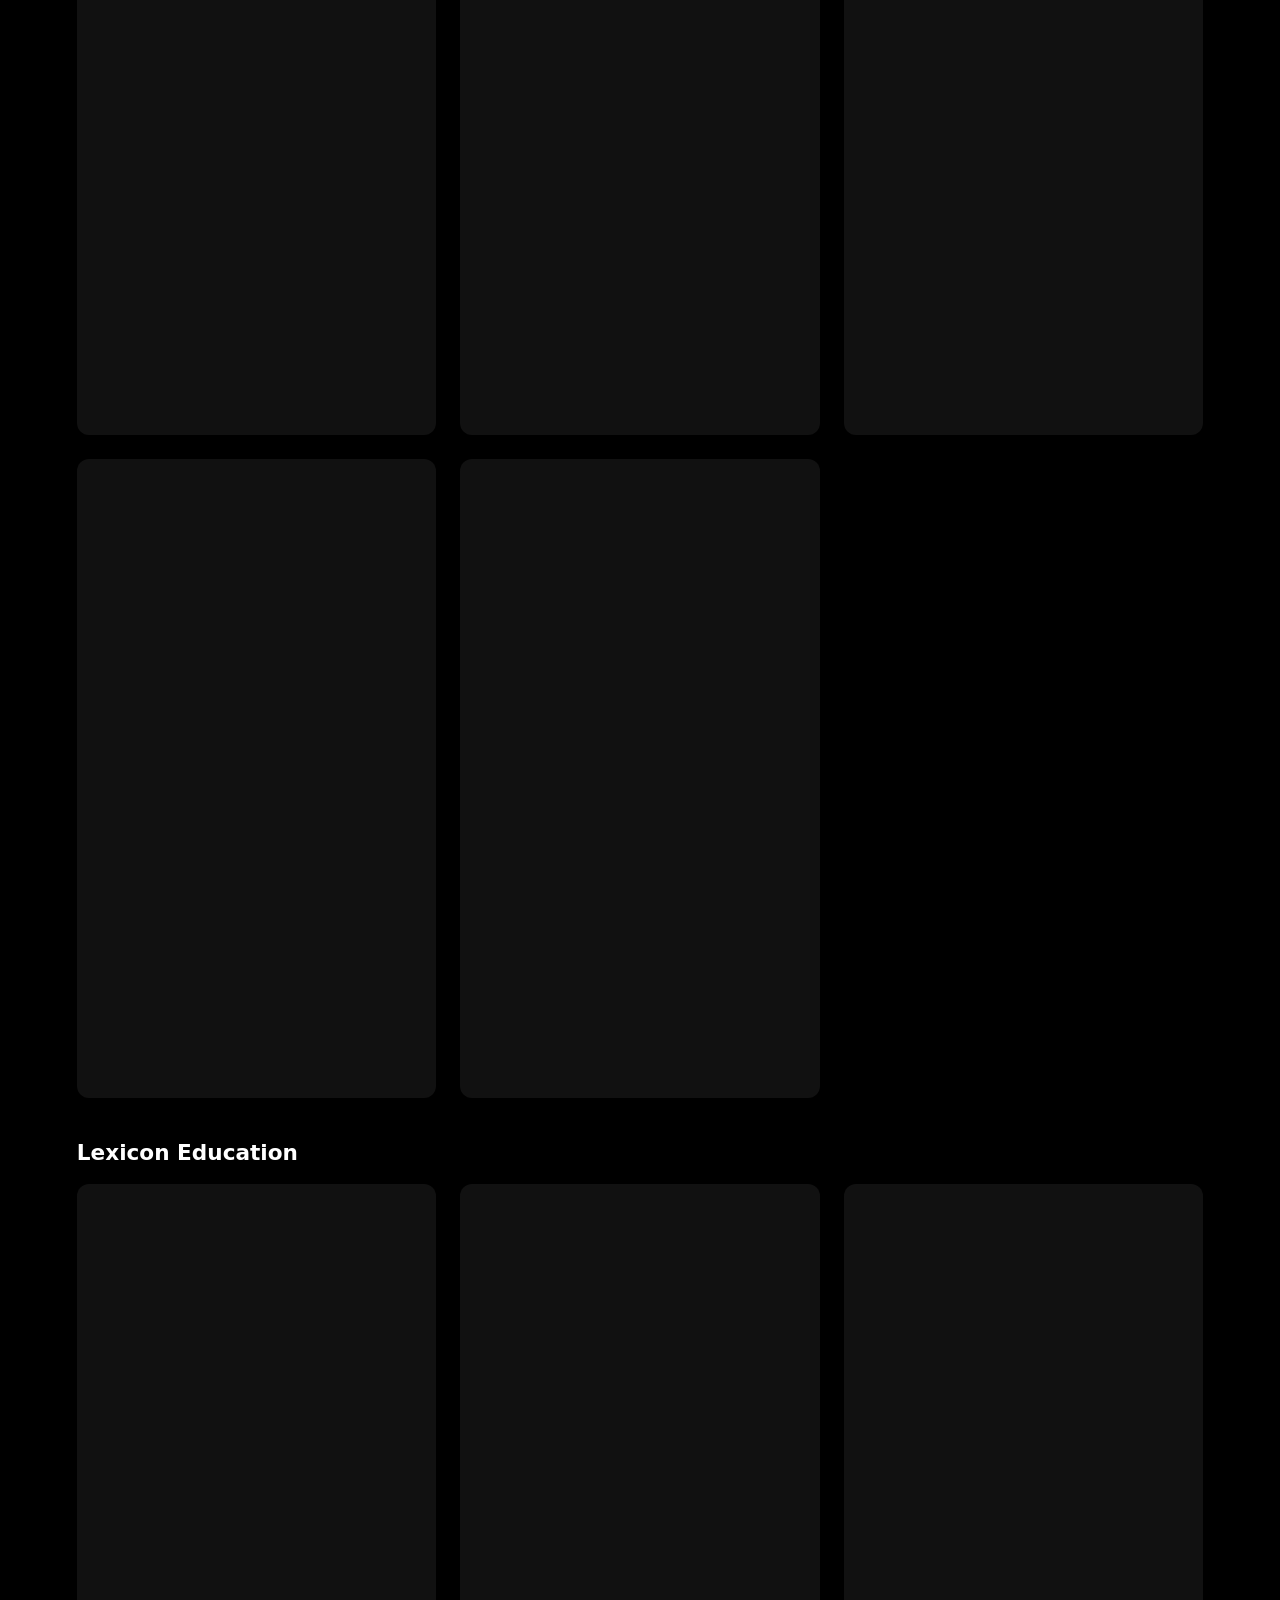
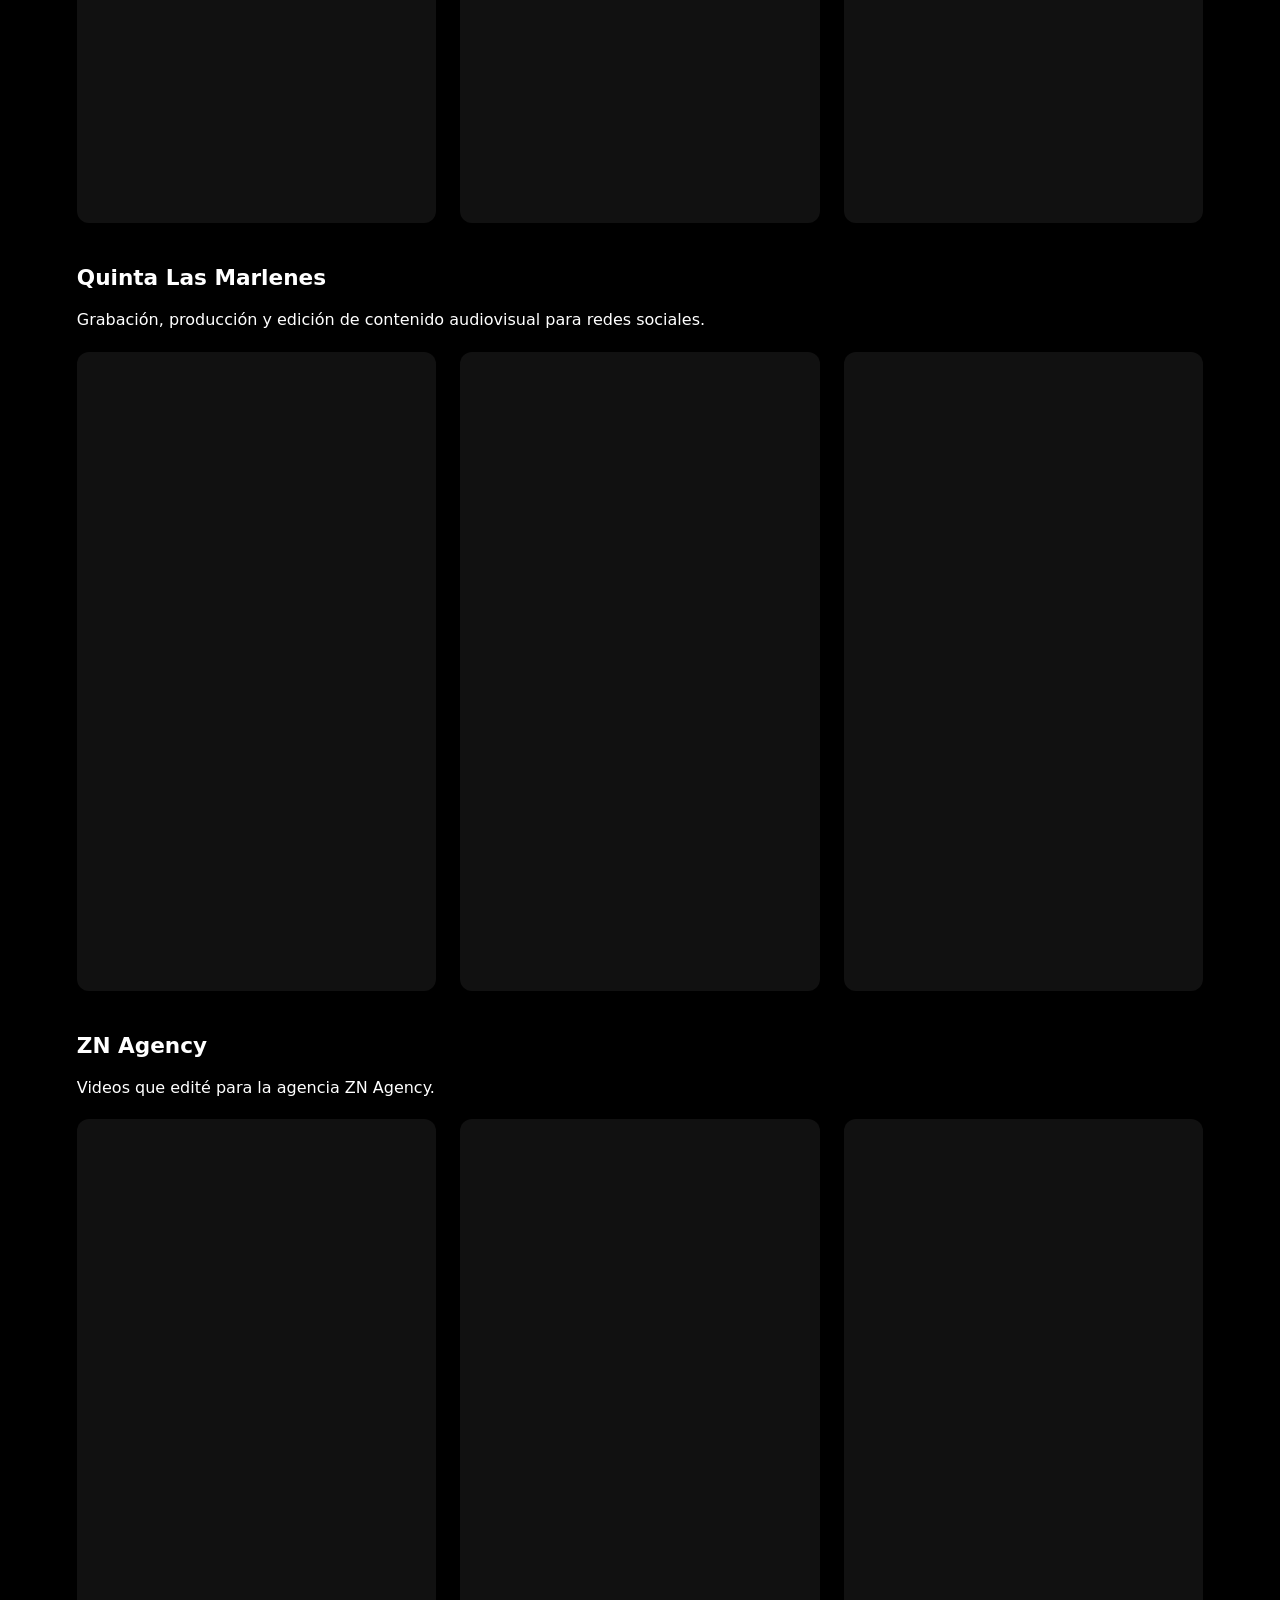
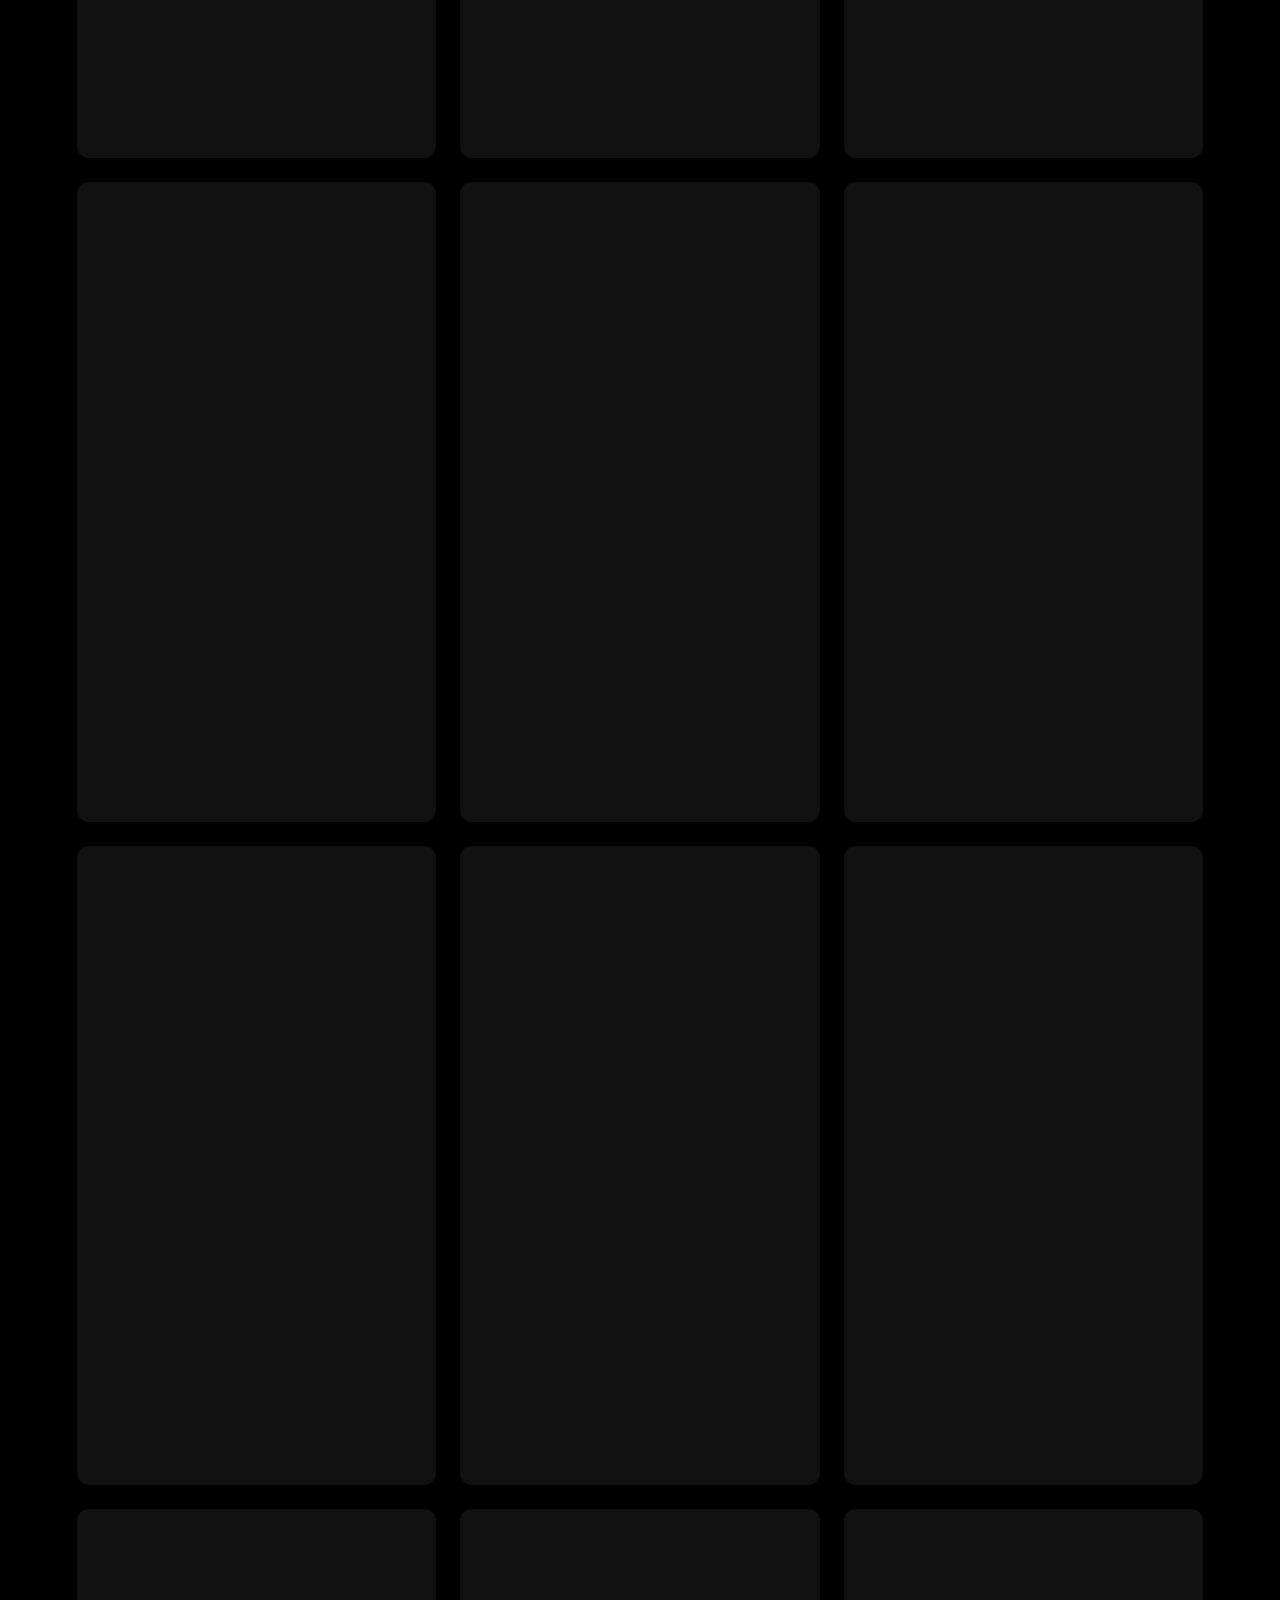
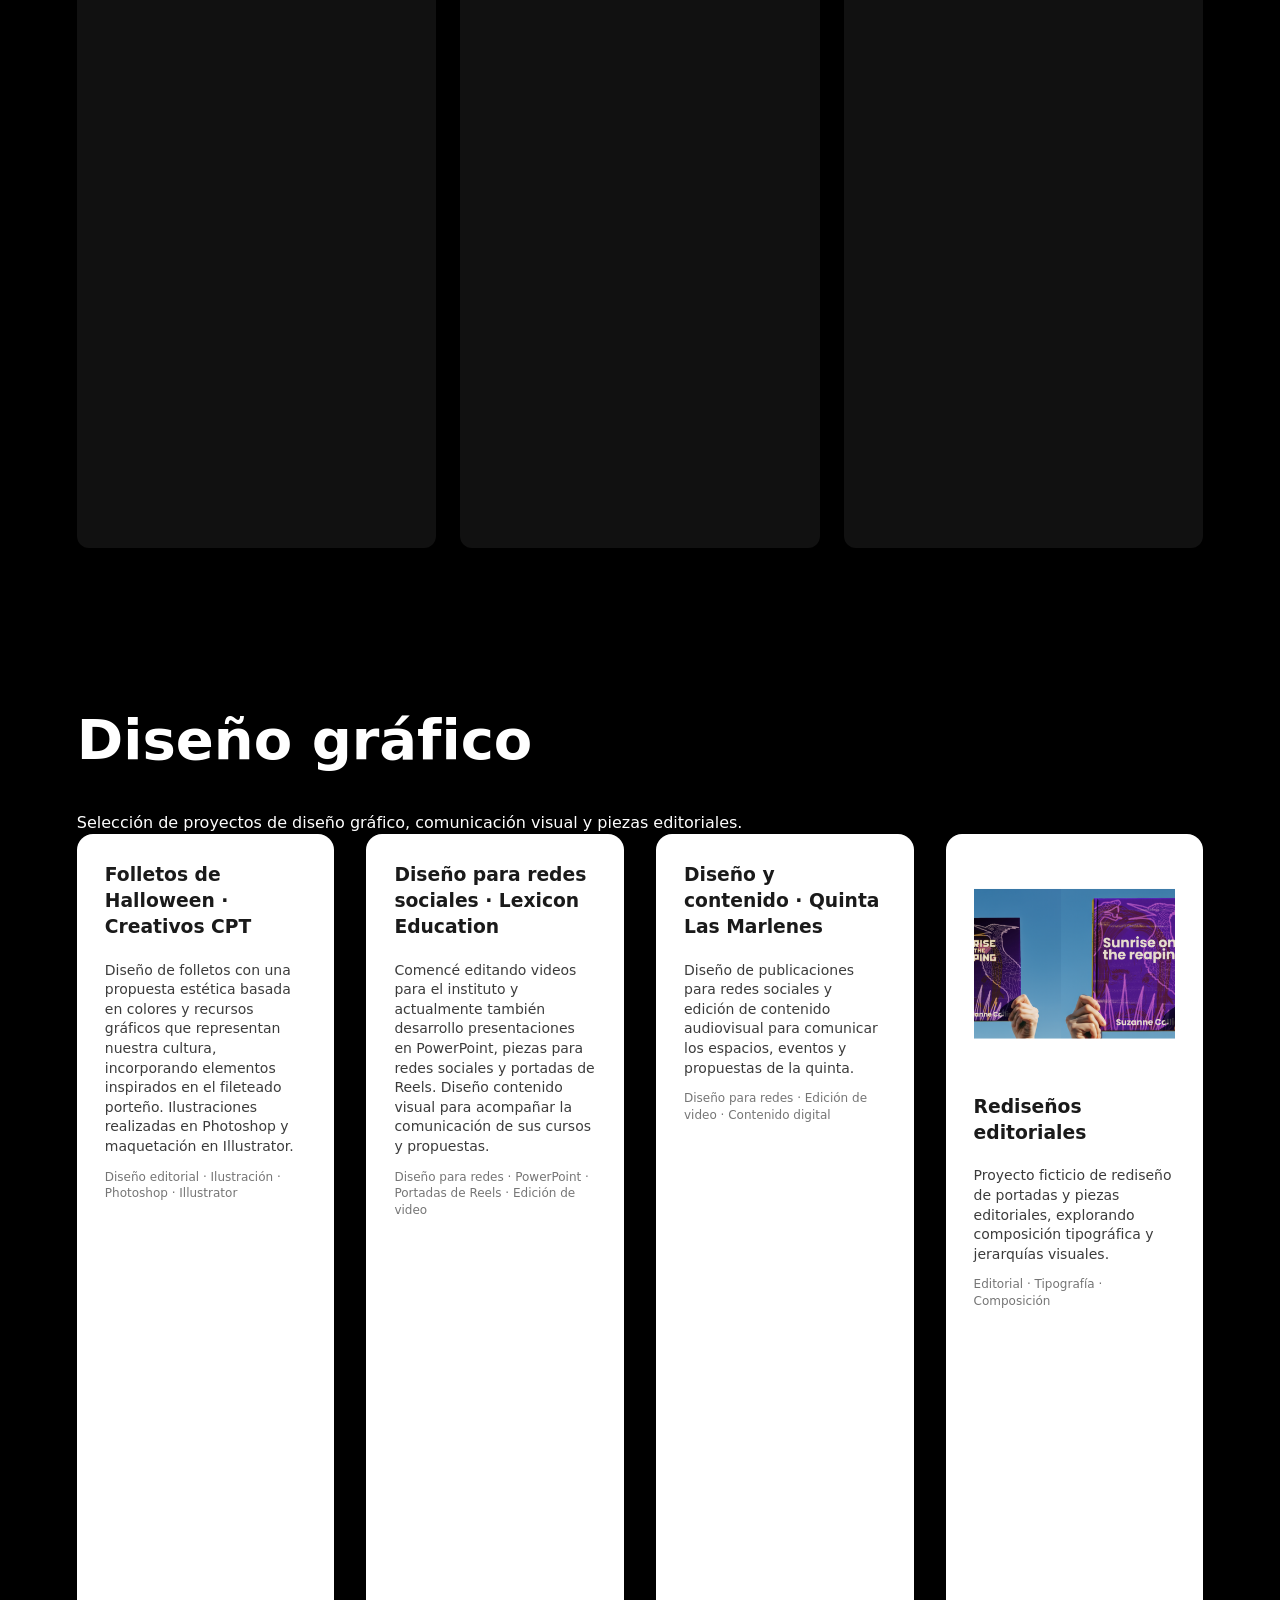
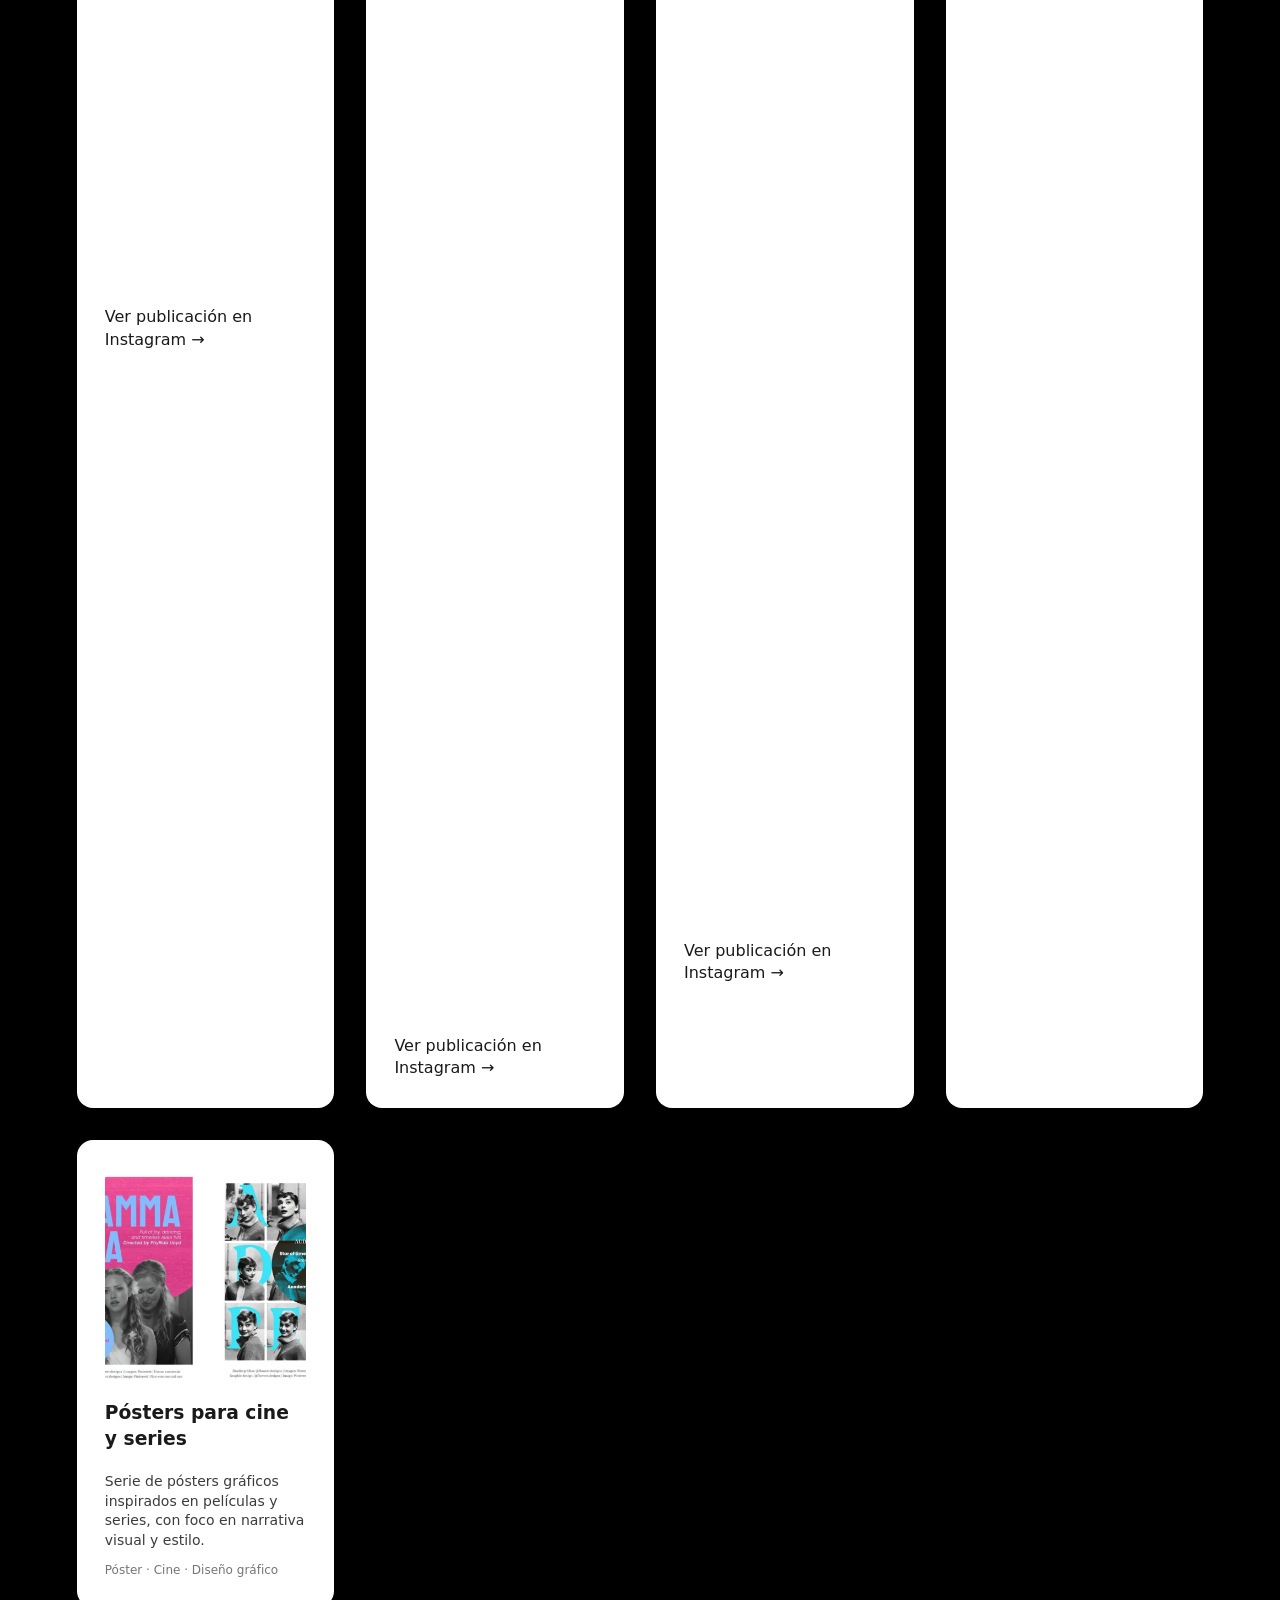
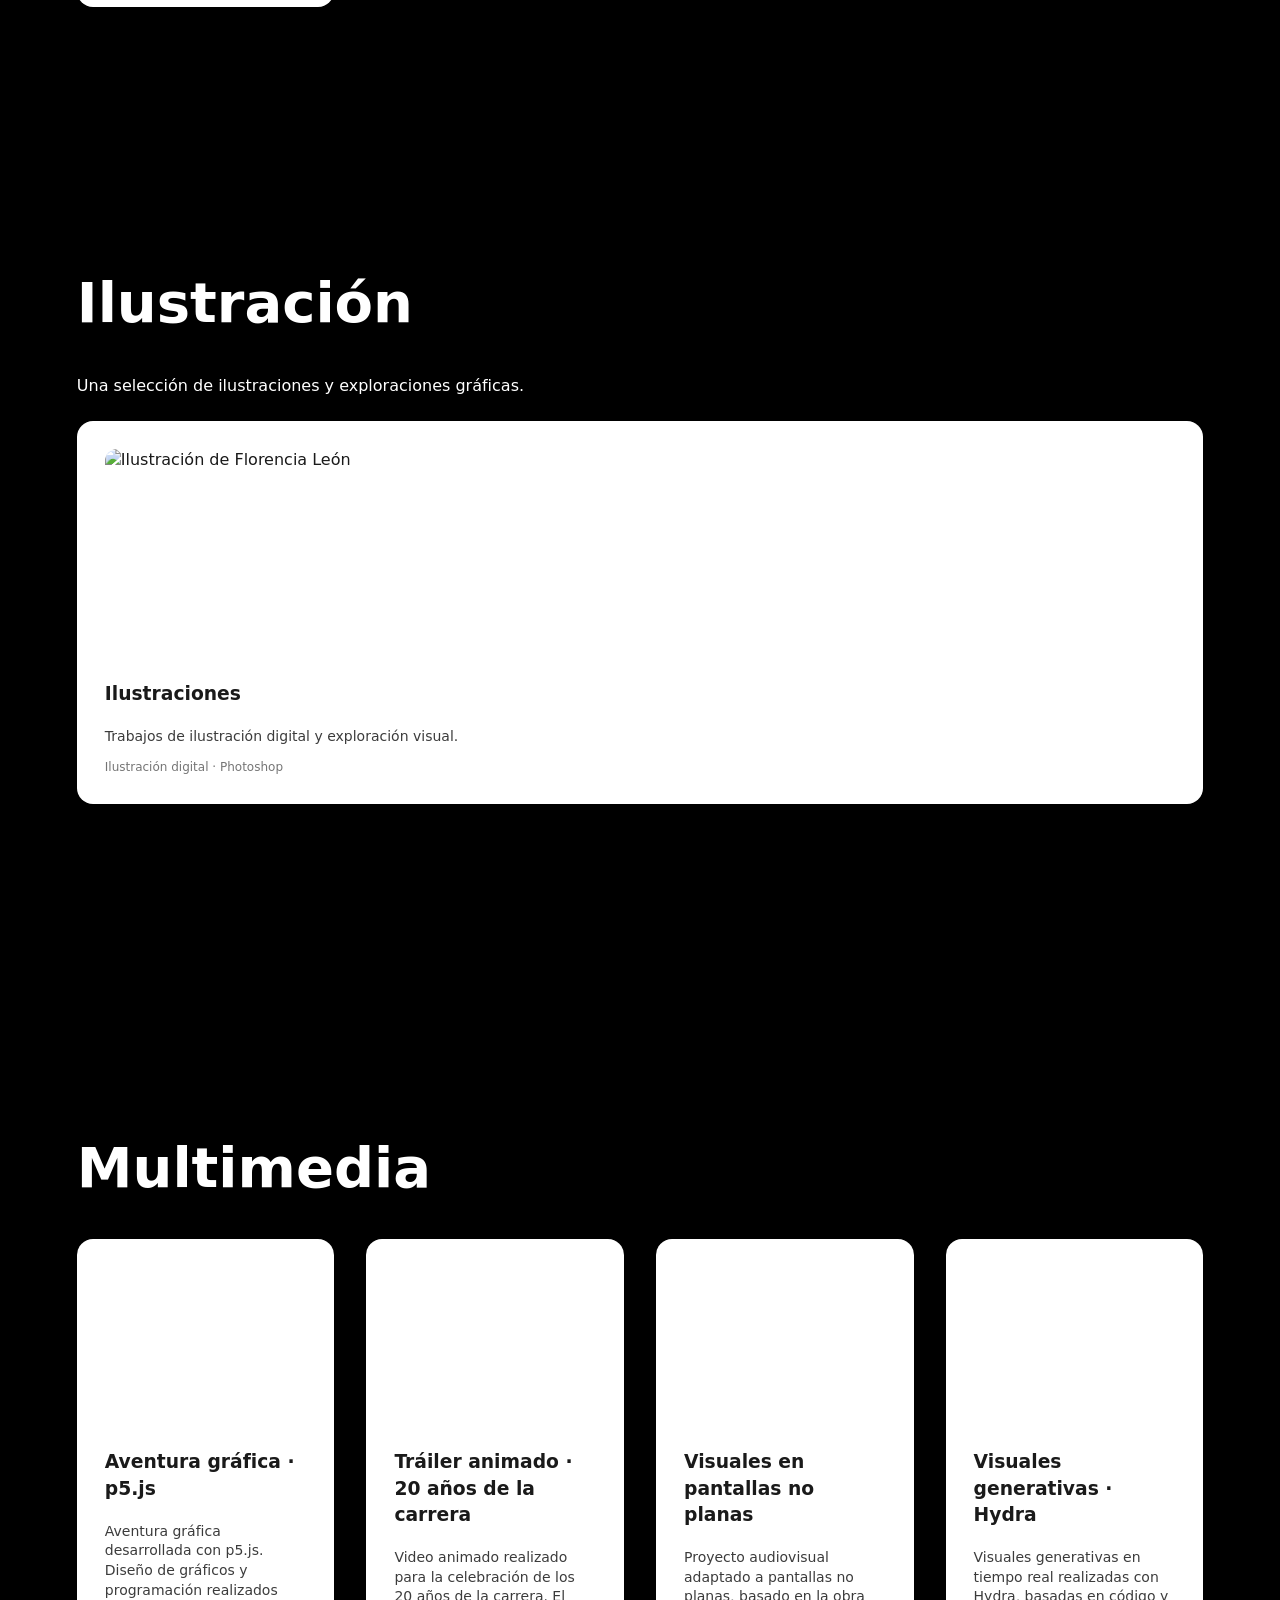
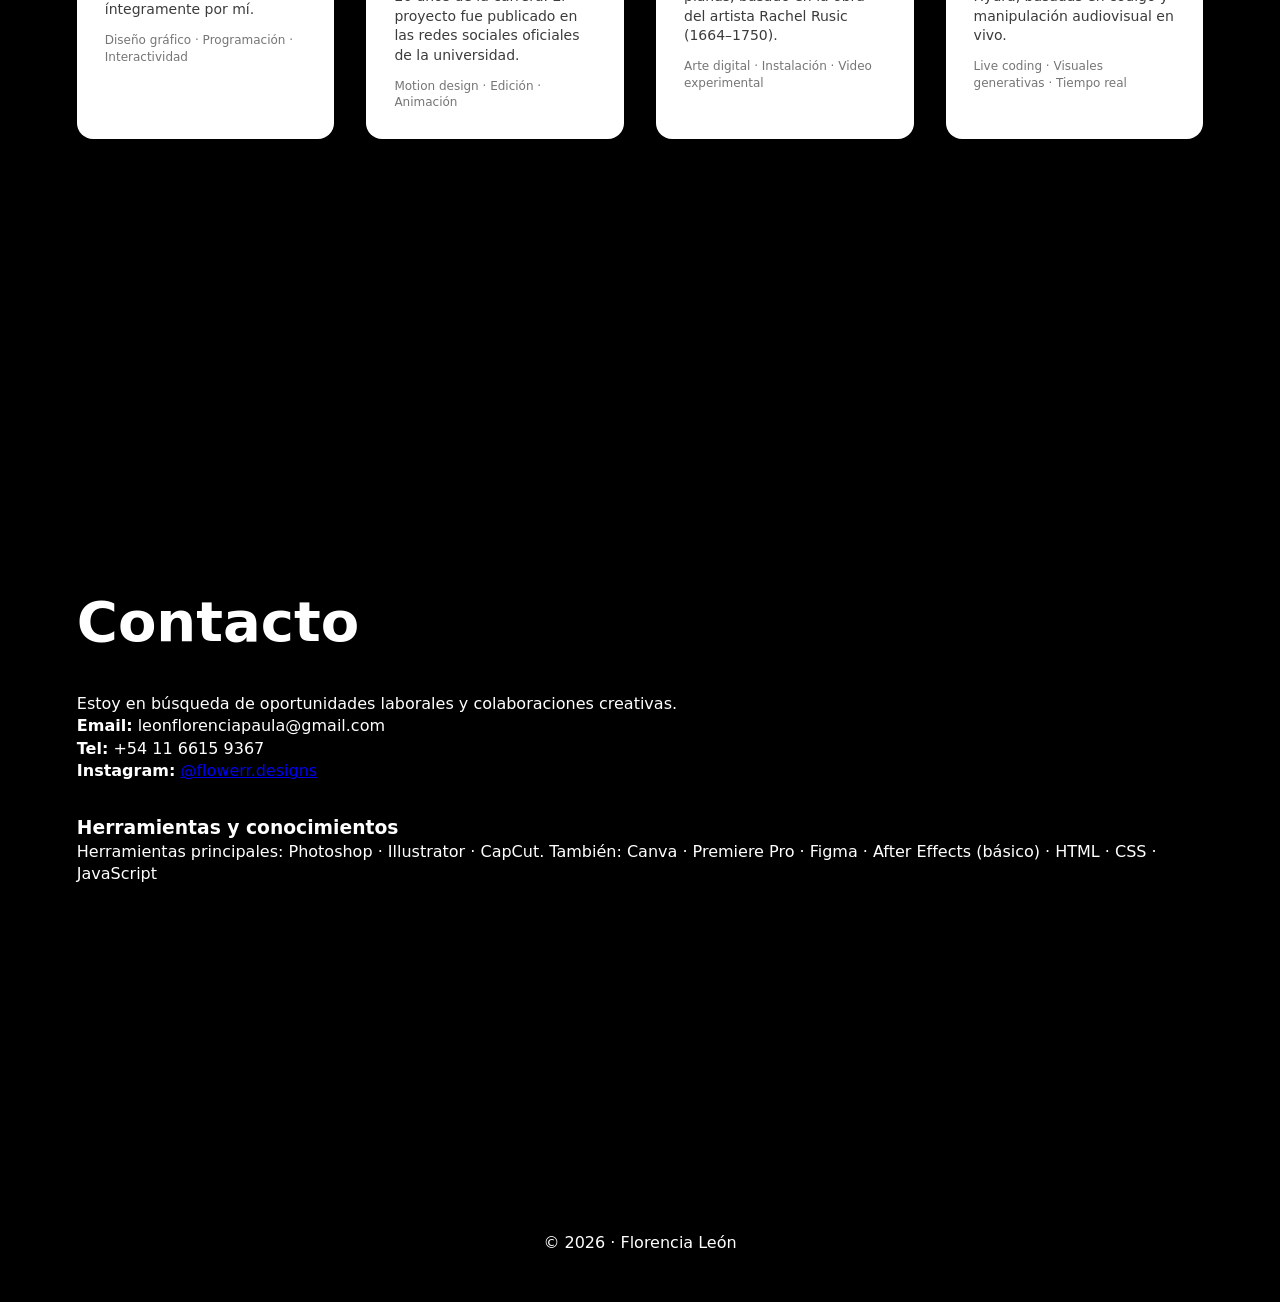
==== commit 5c91c55c: "Add files via upload" ====
--- a/index.html
+++ b/index.html
@@ -335,6 +335,132 @@
 }
 
 
+
+/* Ajustes generales y responsive */
+html { scroll-padding-top: 90px; }
+nav { gap: 1rem; }
+nav > div { display:flex; gap:1.5rem; align-items:center; }
+.video-grid {
+  display:grid;
+  grid-template-columns:repeat(auto-fit, minmax(min(100%, 280px), 1fr));
+  gap:1.5rem;
+  align-items:start;
+}
+.video-group { margin-top:2.5rem; }
+.video-group h3 { margin-bottom:1rem; font-size:1.35rem; }
+.video {
+  width:100%;
+  max-width:420px;
+  margin-inline:auto;
+  overflow:hidden;
+  border-radius:12px;
+  background:#111;
+}
+.video iframe {
+  display:block;
+  width:100%;
+  aspect-ratio:9/16;
+  border:0;
+  border-radius:12px;
+}
+.about-copy { max-width:850px; font-size:1.08rem; line-height:1.7; }
+.illustration-note { opacity:.8; margin-bottom:1.5rem; }
+.project-card .img-box { width:100%; height:220px; }
+.project-card .img-box img { object-fit:cover; }
+a { overflow-wrap:anywhere; }
+
+@media (max-width:768px) {
+  nav {
+    padding:.85rem 1rem;
+    flex-direction:column;
+    gap:.65rem;
+  }
+  nav strong { font-size:1rem; }
+  nav > div {
+    width:100%;
+    gap:.65rem 1rem;
+    justify-content:center;
+    flex-wrap:wrap;
+  }
+  nav a { font-size:.88rem; }
+  section { padding:6.5rem 1rem 3.5rem; }
+  section:first-of-type { padding-top:8rem; }
+  .grid { grid-template-columns:minmax(0,1fr); gap:1rem; }
+  .video-grid { grid-template-columns:minmax(0,1fr); gap:1.25rem; }
+  .video { max-width: min(100%, 390px); }
+  .video iframe { width:100%; }
+  .project-card { padding:1.1rem; }
+  .project-card .img-box { height:auto; aspect-ratio:4/3; }
+  .about-copy { font-size:1rem; }
+  footer { padding:1.5rem 1rem; }
+}
+@media (max-width:380px) {
+  nav > div { gap:.5rem .75rem; }
+  nav a { font-size:.82rem; }
+}
+
+
+.about-layout {
+  display:grid;
+  grid-template-columns:minmax(220px, 320px) minmax(0, 1fr);
+  gap:2.5rem;
+  align-items:center;
+  max-width:1050px;
+}
+.about-photo {
+  width:100%;
+  aspect-ratio:4/5;
+  border-radius:18px;
+  overflow:hidden;
+  background:#222;
+}
+.about-photo img {
+  display:block;
+  width:100%;
+  height:100%;
+  object-fit:cover;
+}
+@media (max-width:768px) {
+  .about-layout {
+    grid-template-columns:minmax(0, 1fr);
+    gap:1.5rem;
+  }
+  .about-photo {
+    width:min(100%, 300px);
+    margin-inline:auto;
+    aspect-ratio:4/5;
+  }
+}
+
+
+.instagram-gallery {
+  display:grid;
+  grid-template-columns:repeat(auto-fit, minmax(min(100%, 280px), 1fr));
+  gap:1rem;
+  align-items:start;
+  margin-top:1rem;
+}
+.instagram-embed {
+  width:100%;
+  max-width:540px;
+  margin:0 auto;
+  overflow:hidden;
+  border-radius:12px;
+  background:#fff;
+}
+.instagram-embed iframe {
+  display:block;
+  width:100%;
+  height:680px;
+  border:0;
+  background:#fff;
+}
+@media (max-width:768px) {
+  .instagram-gallery { grid-template-columns:minmax(0,1fr); }
+  .instagram-embed { max-width:100%; }
+  .instagram-embed iframe { height:680px; }
+}
+
   </style>
 </head>
 
@@ -351,7 +477,9 @@
   <nav>
     <strong>Florencia León</strong>
     <div style="display:flex;gap:1.5rem;">
+      <a href="#sobre-mi">Sobre mí</a>
       <a href="#diseno">Diseño</a>
+      <a href="#ilustracion">Ilustración</a>
       <a href="#video">Video</a>
       <a href="#multimedia">Multimedia</a>
       <a href="#contacto">Contacto</a>
@@ -387,126 +515,221 @@
     </div>
   </section>
 
+  <!-- SOBRE MÍ -->
+  <section id="sobre-mi">
+    <h2 class="fade">Sobre mí</h2>
+    <div class="about-layout fade">
+      <div class="about-photo">
+        <img src="foto-florencia.jpg" alt="Foto de Florencia León">
+      </div>
+      <div class="about-copy">
+        <p>
+          Soy Florencia León, Técnica en Artes Multimediales por la Universidad Nacional de las Artes.
+          Tengo 28 años y trabajo como diseñadora, ilustradora y editora de video.
+        </p>
+        <p style="margin-top:1rem">
+          Actualmente trabajo de manera freelance creando contenido para
+          <strong>Lexicon Education</strong>, <strong>Lexicon Go</strong> y
+          <strong>Quinta Las Marlenes</strong>. Además, formo parte del equipo de Creativos
+          de <strong>Cristo para Todos</strong>, colaborando en comunicación y marketing.
+        </p>
+        <p style="margin-top:1rem">
+          Aunque comencé enfocándome en la edición de video, hoy también realizo grabación
+          y producción audiovisual. Para trabajar utilizo una DJI Osmo Pocket 4,
+          un micrófono DJI y dos micrófonos corbateros Soul.
+        </p>
+        <p style="margin-top:1rem">
+          Mis herramientas principales son <strong>Photoshop, Illustrator y CapCut</strong>.
+          También manejo Canva, Premiere Pro y Figma.
+        </p>
+      </div>
+    </div>
+  </section>
+
   <!-- VIDEO -->
   <section id="video">
     <h2 class="fade">Video</h2>
     <p class="fade">
-      Durante los últimos meses trabajé editando videos para una agencia freelance,
-      produciendo contenido audiovisual para redes sociales.
+      Selección de trabajos de edición de contenido audiovisual para redes sociales,
+      realizados para agencias y proyectos de comunicación.
     </p>
 
-    <div class="grid">
-      <div class="video fade"><iframe src="https://www.instagram.com/reel/DSVCinljlJo/embed"></iframe></div>
-      <div class="video fade"><iframe src="https://www.instagram.com/reel/DQuVLpODoAF/embed"></iframe></div>
-      <div class="video fade"><iframe src="https://www.instagram.com/reel/DQ6828zjvwi/embed"></iframe></div>
-      <div class="video fade"><iframe src="https://www.instagram.com/reel/DSu5YWEEXrH/embed"></iframe></div>
-      <div class="video fade"><iframe src="https://www.instagram.com/reel/DS5J9ukEc8D/embed"></iframe></div>
-      <div class="video fade"><iframe src="https://www.instagram.com/reel/DTLGknaEUoQ/embed"></iframe></div>
-      <div class="video fade"><iframe src="https://www.instagram.com/reel/DTk1LiGkcRs/embed"></iframe></div>
-      <div class="video fade"><iframe src="https://www.instagram.com/reel/DSpg3_rEbde/embed"></iframe></div>
-      <div class="video fade"><iframe src="https://www.instagram.com/reel/DSSUxG4EbIu/embed"></iframe></div>
-      <div class="video fade"><iframe src="https://www.instagram.com/reel/DURZDbBkdPo/embed"></iframe></div>
-      <div class="video fade"><iframe src="https://www.instagram.com/reel/DRzT_9bjv2o/embed"></iframe></div>
-      <div class="video fade"><iframe src="https://www.instagram.com/reel/DR5BXDkAHCZ/embed"></iframe></div>
+    <div class="video-group">
+      <h3 class="fade">Lexicon Go</h3>
+      <div class="video-grid">
+        <div class="video fade"><iframe src="https://www.instagram.com/p/DfUxTQZOuhh/embed" loading="lazy" allowtransparency="true" allowfullscreen title="Video editado para Lexicon Go"></iframe></div>
+        <div class="video fade"><iframe src="https://www.instagram.com/p/DfW6qO6O-C-/embed" loading="lazy" allowtransparency="true" allowfullscreen title="Video editado para Lexicon Go"></iframe></div>
+        <div class="video fade"><iframe src="https://www.instagram.com/p/DfZn5o-OIFd/embed" loading="lazy" allowtransparency="true" allowfullscreen title="Video editado para Lexicon Go"></iframe></div>
+        <div class="video fade"><iframe src="https://www.instagram.com/p/DfkiBmxNyx4/embed" loading="lazy" allowtransparency="true" allowfullscreen title="Video editado para Lexicon Go"></iframe></div>
+        <div class="video fade"><iframe src="https://www.instagram.com/p/DfuXuTSB4QX/embed" loading="lazy" allowtransparency="true" allowfullscreen title="Video editado para Lexicon Go"></iframe></div>
+      </div>
+    </div>
+
+    <div class="video-group">
+      <h3 class="fade">Lexicon Education</h3>
+      <div class="video-grid">
+        <div class="video fade"><iframe src="https://www.instagram.com/p/DdbmaeIFmF5/embed" loading="lazy" allowtransparency="true" allowfullscreen title="Video editado para Lexicon Education"></iframe></div>
+        <div class="video fade"><iframe src="https://www.instagram.com/p/De1uN1KJvwR/embed" loading="lazy" allowtransparency="true" allowfullscreen title="Video editado para Lexicon Education"></iframe></div>
+        <div class="video fade"><iframe src="https://www.instagram.com/p/De0Aax9ppJq/embed" loading="lazy" allowtransparency="true" allowfullscreen title="Video editado para Lexicon Education"></iframe></div>
+      </div>
+    </div>
+
+    <div class="video-group">
+      <h3 class="fade">Quinta Las Marlenes</h3>
+      <p class="fade" style="margin-bottom:1.25rem">
+        Grabación, producción y edición de contenido audiovisual para redes sociales.
+      </p>
+      <div class="video-grid">
+        <div class="video fade"><iframe src="https://www.instagram.com/p/Dff0jdaBHR6/embed" loading="lazy" allowtransparency="true" allowfullscreen title="Video para Quinta Las Marlenes"></iframe></div>
+        <div class="video fade"><iframe src="https://www.instagram.com/p/Dff4DaLy3Sh/embed" loading="lazy" allowtransparency="true" allowfullscreen title="Video para Quinta Las Marlenes"></iframe></div>
+        <div class="video fade"><iframe src="https://www.instagram.com/p/DfstLBwt2XO/embed" loading="lazy" allowtransparency="true" allowfullscreen title="Video para Quinta Las Marlenes"></iframe></div>
+      </div>
+    </div>
+
+    <div class="video-group">
+      <h3 class="fade">ZN Agency</h3>
+      <p class="fade" style="margin-bottom:1.25rem">
+        Videos que edité para la agencia ZN Agency.
+      </p>
+      <div class="video-grid">
+        <div class="video fade"><iframe src="https://www.instagram.com/reel/DSVCinljlJo/embed" loading="lazy" allowtransparency="true" allowfullscreen title="Video editado para ZN Agency"></iframe></div>
+        <div class="video fade"><iframe src="https://www.instagram.com/reel/DQuVLpODoAF/embed" loading="lazy" allowtransparency="true" allowfullscreen title="Video editado para ZN Agency"></iframe></div>
+        <div class="video fade"><iframe src="https://www.instagram.com/reel/DQ6828zjvwi/embed" loading="lazy" allowtransparency="true" allowfullscreen title="Video editado para ZN Agency"></iframe></div>
+        <div class="video fade"><iframe src="https://www.instagram.com/reel/DSu5YWEEXrH/embed" loading="lazy" allowtransparency="true" allowfullscreen title="Video editado para ZN Agency"></iframe></div>
+        <div class="video fade"><iframe src="https://www.instagram.com/reel/DS5J9ukEc8D/embed" loading="lazy" allowtransparency="true" allowfullscreen title="Video editado para ZN Agency"></iframe></div>
+        <div class="video fade"><iframe src="https://www.instagram.com/reel/DTLGknaEUoQ/embed" loading="lazy" allowtransparency="true" allowfullscreen title="Video editado para ZN Agency"></iframe></div>
+        <div class="video fade"><iframe src="https://www.instagram.com/reel/DTk1LiGkcRs/embed" loading="lazy" allowtransparency="true" allowfullscreen title="Video editado para ZN Agency"></iframe></div>
+        <div class="video fade"><iframe src="https://www.instagram.com/reel/DSpg3_rEbde/embed" loading="lazy" allowtransparency="true" allowfullscreen title="Video editado para ZN Agency"></iframe></div>
+        <div class="video fade"><iframe src="https://www.instagram.com/reel/DSSUxG4EbIu/embed" loading="lazy" allowtransparency="true" allowfullscreen title="Video editado para ZN Agency"></iframe></div>
+        <div class="video fade"><iframe src="https://www.instagram.com/reel/DURZDbBkdPo/embed" loading="lazy" allowtransparency="true" allowfullscreen title="Video editado para ZN Agency"></iframe></div>
+        <div class="video fade"><iframe src="https://www.instagram.com/reel/DRzT_9bjv2o/embed" loading="lazy" allowtransparency="true" allowfullscreen title="Video editado para ZN Agency"></iframe></div>
+        <div class="video fade"><iframe src="https://www.instagram.com/reel/DR5BXDkAHCZ/embed" loading="lazy" allowtransparency="true" allowfullscreen title="Video editado para ZN Agency"></iframe></div>
+      </div>
     </div>
   </section>
 
   <!-- DISEÑO -->
 <section id="diseno">
   <h2 class="fade">Diseño gráfico</h2>
-
   <p class="fade">
-    Selección de proyectos de diseño gráfico, branding y piezas editoriales.
+    Selección de proyectos de diseño gráfico, comunicación visual y piezas editoriales.
   </p>
 
   <div class="grid">
-
-    <!-- Campaña social -->
+    <!-- Folletos Halloween -->
     <div class="card fade project-card">
-
-      <div class="img-box">
-        <img 
-          src="voluntariado.png"
-          alt="Campaña de Ayuda Social">
-      </div>
-
-      <h3>Campaña de Ayuda Social</h3>
-
+      <h3>Folletos de Halloween · Creativos CPT</h3>
       <p class="project-desc">
-        Diseño y gestión de contenidos para redes sociales.
-        Proyecto realizado en contexto de voluntariado.
-      </p>
-
+        Diseño de folletos con una propuesta estética basada en colores y recursos gráficos
+        que representan nuestra cultura, incorporando elementos inspirados en el fileteado porteño.
+        Ilustraciones realizadas en Photoshop y maquetación en Illustrator.
+      </p>
+      <span class="project-tags">Diseño editorial · Ilustración · Photoshop · Illustrator</span>
+      <div class="instagram-embed">
+        <iframe src="https://www.instagram.com/p/Df1_2cWpcN2/embed"
+          loading="lazy" allowtransparency="true" allowfullscreen
+          title="Carrusel de folletos de Halloween"></iframe>
+      </div>
+      <a href="https://www.instagram.com/p/Df1_2cWpcN2/?img_index=1"
+         target="_blank" rel="noopener noreferrer">Ver publicación en Instagram →</a>
+    </div>
+
+    <!-- Lexicon Education -->
+    <div class="card fade project-card">
+      <h3>Diseño para redes sociales · Lexicon Education</h3>
+      <p class="project-desc">
+        Comencé editando videos para el instituto y actualmente también desarrollo
+        presentaciones en PowerPoint, piezas para redes sociales y portadas de Reels.
+        Diseño contenido visual para acompañar la comunicación de sus cursos y propuestas.
+      </p>
       <span class="project-tags">
-        Redes sociales · Diseño gráfico · Comunicación
+        Diseño para redes · PowerPoint · Portadas de Reels · Edición de video
       </span>
+      <div class="instagram-gallery">
+        <div class="instagram-embed">
+          <iframe src="https://www.instagram.com/p/DfK0p3_Fn8B/embed"
+            loading="lazy" allowtransparency="true" allowfullscreen
+            title="Diseños para Lexicon Education"></iframe>
+        </div>
+        <div class="instagram-embed">
+          <iframe src="https://www.instagram.com/p/Dd2E6qEEpif/embed"
+            loading="lazy" allowtransparency="true" allowfullscreen
+            title="Selección de diseños para Lexicon Education"></iframe>
+        </div>
+      </div>
+      <a href="https://www.instagram.com/p/DfK0p3_Fn8B/?img_index=1"
+         target="_blank" rel="noopener noreferrer">Ver publicación en Instagram →</a>
+    </div>
+
+    <!-- Quinta Las Marlenes -->
+    <div class="card fade project-card">
+      <h3>Diseño y contenido · Quinta Las Marlenes</h3>
+      <p class="project-desc">
+        Diseño de publicaciones para redes sociales y edición de contenido audiovisual
+        para comunicar los espacios, eventos y propuestas de la quinta.
+      </p>
+      <span class="project-tags">Diseño para redes · Edición de video · Contenido digital</span>
+      <div class="instagram-gallery">
+        <div class="instagram-embed">
+          <iframe src="https://www.instagram.com/p/DeztOe2DzsH/embed"
+            loading="lazy" allowtransparency="true" allowfullscreen
+            title="Diseños y contenido de Quinta Las Marlenes"></iframe>
+        </div>
+        <div class="instagram-embed">
+          <iframe src="https://www.instagram.com/p/DfPl8FTFj8O/embed"
+            loading="lazy" allowtransparency="true" allowfullscreen
+            title="Publicación de Quinta Las Marlenes"></iframe>
+        </div>
+      </div>
+      <a href="https://www.instagram.com/p/DeztOe2DzsH/?img_index=3"
+         target="_blank" rel="noopener noreferrer">Ver publicación en Instagram →</a>
     </div>
 
     <!-- Editorial -->
     <div class="card fade project-card">
-
       <div class="img-box">
-        <img 
-          src="libros.png"
-          alt="Rediseños editoriales">
-      </div>
-
+        <img src="libros.png" alt="Rediseños editoriales">
+      </div>
       <h3>Rediseños editoriales</h3>
-
       <p class="project-desc">
         Proyecto ficticio de rediseño de portadas y piezas editoriales,
         explorando composición tipográfica y jerarquías visuales.
       </p>
-
-      <span class="project-tags">
-        Editorial · Tipografía · Composición
-      </span>
-    </div>
-
-    <!-- Rebranding -->
-    <div class="card fade project-card">
-
-      <div class="img-box">
-        <img 
-          src="mardel.png"
-          alt="Rebranding turístico Mar del Plata">
-      </div>
-
-      <h3>Rebranding turístico · Mar del Plata</h3>
-
-      <p class="project-desc">
-        Desarrollo de identidad visual y aplicaciones gráficas
-        para una propuesta ficticia de rebranding turístico.
-      </p>
-
-      <span class="project-tags">
-        Branding · Identidad visual · Turismo
-      </span>
+      <span class="project-tags">Editorial · Tipografía · Composición</span>
     </div>
 
     <!-- Posters -->
     <div class="card fade project-card">
-
       <div class="img-box">
-        <img 
-          src="poster.png"
-          alt="Pósters para cine y series">
-      </div>
-
+        <img src="poster.png" alt="Pósters para cine y series">
+      </div>
       <h3>Pósters para cine y series</h3>
-
       <p class="project-desc">
         Serie de pósters gráficos inspirados en películas y series,
         con foco en narrativa visual y estilo.
       </p>
-
-      <span class="project-tags">
-        Póster · Cine · Diseño gráfico
-      </span>
-    </div>
-
+      <span class="project-tags">Póster · Cine · Diseño gráfico</span>
+    </div>
   </div>
 </section>
+
+  <!-- ILUSTRACIÓN -->
+  <section id="ilustracion">
+    <h2 class="fade">Ilustración</h2>
+    <p class="fade illustration-note">
+      Una selección de ilustraciones y exploraciones gráficas.
+    </p>
+    <div class="grid">
+      <div class="card fade project-card">
+        <div class="img-box">
+          <img src="ilustracion-1.jpg" alt="Ilustración de Florencia León">
+        </div>
+        <h3>Ilustraciones</h3>
+        <p class="project-desc">Trabajos de ilustración digital y exploración visual.</p>
+        <span class="project-tags">Ilustración digital · Photoshop</span>
+      </div>
+    </div>
+  </section>
 
   <!-- MULTIMEDIA -->
 <section id="multimedia">
@@ -626,11 +849,11 @@
     <p class="fade"><strong>Instagram:</strong> <a href="https://www.instagram.com/flowerr.designs/" target="_blank">@flowerr.designs</a></p>
 
     <h3 class="fade" style="margin-top:2rem">Herramientas y conocimientos</h3>
-    <p class="fade">Canva · CapCut · Figma · Illustrator · Photoshop (fuerte) · Premiere Pro · After Effects (básico) · HTML · CSS · JavaScript</p>
+    <p class="fade">Herramientas principales: Photoshop · Illustrator · CapCut. También: Canva · Premiere Pro · Figma · After Effects (básico) · HTML · CSS · JavaScript</p>
   </section>
 
   <footer>
-    <p>© 2025 · Florencia León</p>
+    <p>© 2026 · Florencia León</p>
   </footer>
 
 
@@ -647,4 +870,4 @@
   </script>
 
 </body>
-</html>
+</html>
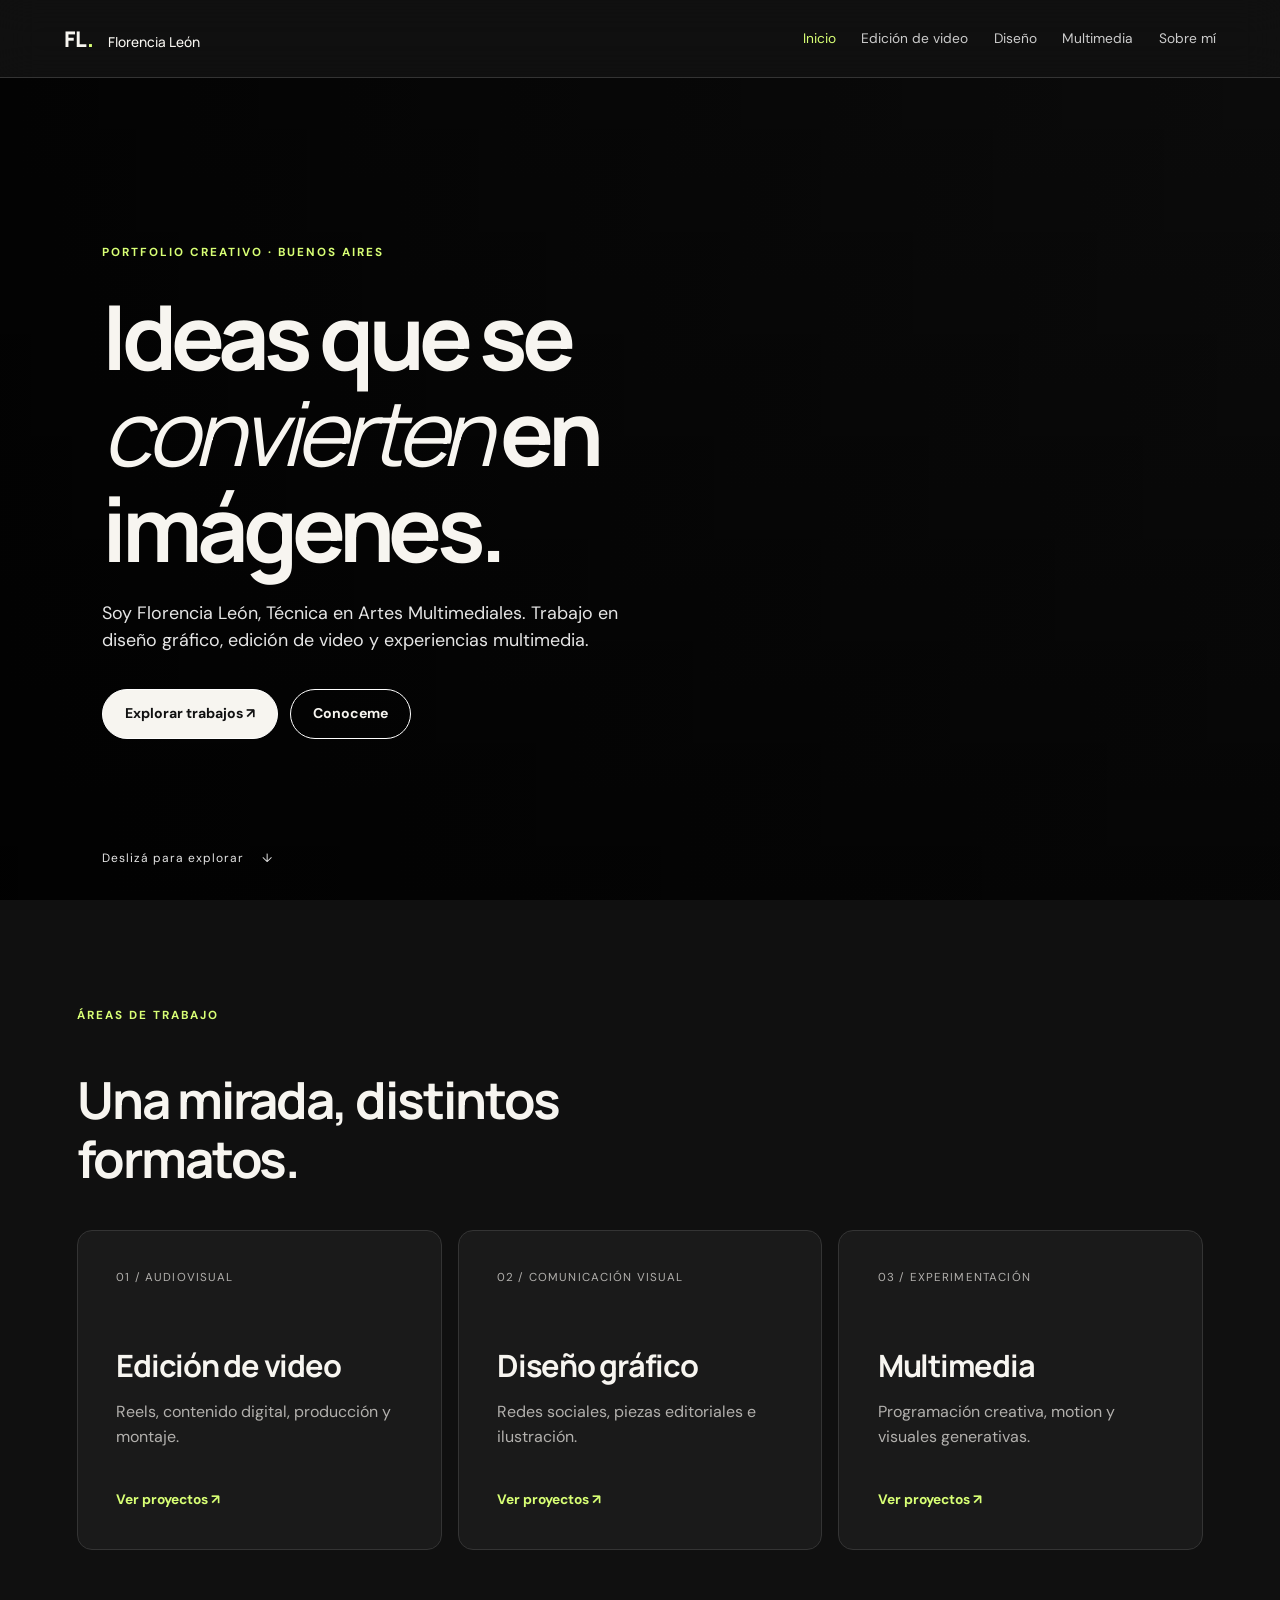
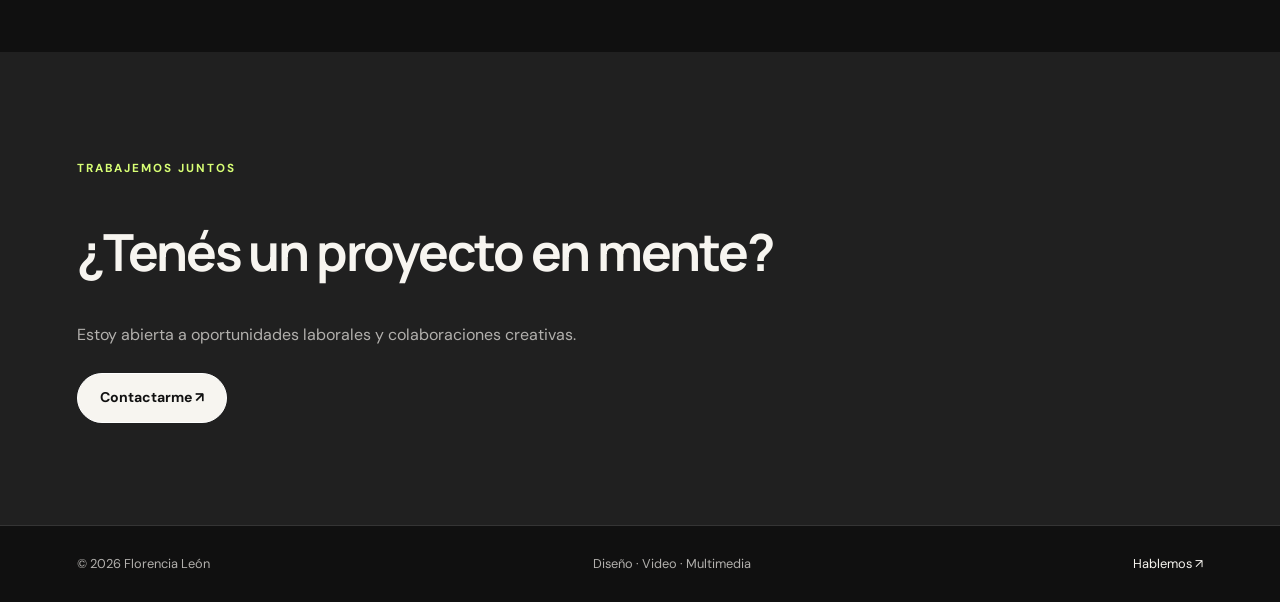
==== commit a9d6ff7f: "Add files via upload" ====
--- a/index.html
+++ b/index.html
@@ -1,873 +1 @@
-<!DOCTYPE html>
-<html lang="es">
-<head>
-  <meta charset="UTF-8" />
-  <meta name="viewport" content="width=device-width, initial-scale=1.0" />
-  <title>Florencia León – Portfolio</title>
-
-  <style>
-    :root{
-      --black:#1a1a1a;
-    }
-
-    *{
-      box-sizing:border-box;
-      margin:0;
-      padding:0;
-    }
-
-    body{
-      font-family: system-ui, -apple-system, BlinkMacSystemFont, 'Segoe UI', sans-serif;
-      background:#000;
-      color:white;
-      line-height:1.4;
-      scroll-behavior:smooth;
-    }
-
-    /* =====================
-       VIDEO FONDO
-    ====================== */
-    .bg-video{
-      position:fixed;
-      inset:0;
-      z-index:-1;
-      overflow:hidden;
-    }
-
-    .bg-video video{
-      width:100%;
-      height:100%;
-      object-fit:cover;
-    }
-
-    /* =====================
-       NAV
-    ====================== */
-    nav{
-      position:fixed;
-      top:0;
-      left:0;
-      width:100%;
-      padding:1rem 6vw;
-      display:flex;
-      justify-content:space-between;
-      align-items:center;
-      z-index:1000;
-      background:transparent;
-      color:white;
-      text-shadow:0 2px 10px rgba(0,0,0,.5);
-    }
-
-    nav a{
-      color:white;
-      text-decoration:none;
-      font-weight:500;
-    }
-
-    nav a:hover{
-      opacity:.7;
-    }
-
-    nav strong{
-      font-weight:600;
-      letter-spacing:.5px;
-    }
-
-    /* =====================
-       SECCIONES
-    ====================== */
-    section{
-      min-height:100vh;
-      padding:6vw;
-      display:flex;
-      flex-direction:column;
-      justify-content:center;
-      position:relative;
-      z-index:2;
-    }
-
-    /* HERO */
-    .hero-text{
-      max-width:720px;
-    }
-
-    .hero-text h1{
-      font-size:clamp(2.5rem,6vw,5rem);
-      font-weight:700;
-    }
-
-    .hero-text span{
-      font-style:italic;
-      font-size:1.2rem;
-      font-weight:400;
-    }
-
-    /* TITULOS */
-    h2{
-      font-size:clamp(2rem,5vw,3.5rem);
-      margin-bottom:2rem;
-    }
-
-    /* GRID */
-    .grid{
-      display:grid;
-      grid-template-columns:repeat(auto-fit,minmax(250px,1fr));
-      gap:2rem;
-    }
-
-    /* CARDS */
-    .card{
-      background:white;
-      color:var(--black);
-      border-radius:16px;
-      padding:1.5rem;
-      box-shadow:0 10px 30px rgba(0,0,0,.1);
-      transition:transform .3s ease;
-    }
-
-    .card:hover{
-      transform:translateY(-8px);
-    }
-
-    .card h3{
-      margin-bottom:.5rem;
-    }
-
-    .card a{
-      color:var(--black);
-      text-decoration:none;
-      font-weight:500;
-    }
-
-    /* VIDEOS */
-    .video iframe{
-      width:100%;
-      aspect-ratio:9/16;
-      border:none;
-      border-radius:12px;
-    }
-
-    /* ANIMACIONES */
-    .fade{
-      opacity:0;
-      transform:translateY(40px);
-      transition:all .8s ease;
-    }
-
-    .fade.show{
-      opacity:1;
-      transform:translateY(0);
-    }
-
-    /* FOOTER */
-    footer{
-      padding:3rem;
-      text-align:center;
-      background:#000;
-      color:white;
-      position:relative;
-      z-index:2;
-    }
-    .video-box {
-  width: 220px;      /* tamaño del cuadrito */
-  height: 140px;
-  border-radius: 12px;
-  overflow: hidden;  /* recorta el video */
-}
-
-.video-box video {
-  width: 100%;
-  height: 100%;
-  object-fit: cover; /* no se deforma */
-}
-.project-card {
-  padding: 20px;
-  border-radius: 16px;
-  display: flex;
-  flex-direction: column;
-  gap: 12px;
-}
-
-.video-box {
-  width: 200px;
-  height: 130px;
-  border-radius: 12px;
-  overflow: hidden;
-}
-
-.video-box video {
-  width: 100%;
-  height: 100%;
-  object-fit: cover;
-}
-
-.project-desc {
-  font-size: 14px;
-  line-height: 1.4;
-  opacity: 0.85;
-}
-
-.project-tags {
-  font-size: 12px;
-  opacity: 0.6;
-}
-.img-box {
-  width: 200px;
-  height: 130px;
-  border-radius: 12px;
-  overflow: hidden;
-}
-
-.img-box img {
-  width: 100%;
-  height: 100%;
-  object-fit: cover;
-}
-.video-box,
-.img-box {
-  width: 220px;
-  height: 220px;
-}
-.project-card {
-  padding: 28px; /* antes 20px */
-}
-/* CONTENEDORES */
-.video-box,
-.img-box {
-  width: 260px;
-  height: 170px;
-  border-radius: 12px;
-  overflow: hidden;
-  background: #fffff; /* fondo para cuando sobra espacio */
-}
-
-/* VIDEO */
-.video-box video {
-  width: 100%;
-  height: 100%;
-  object-fit: cover;
-}
-
-/* IMAGEN */
-.img-box img {
-  width: 100%;
-  height: 100%;
-  object-fit: contain; /* 🔑 NO CORTA */
-}
-@media (max-width: 768px) {
-
-  /* NAV */
-  nav {
-    padding: 1rem 1.2rem;
-    flex-direction: column;
-    gap: .8rem;
-    text-align: center;
-  }
-
-  nav > div {
-    gap: 1rem;
-    flex-wrap: wrap;
-    justify-content: center;
-  }
-
-  /* SECCIONES */
-  section {
-    padding: 4rem 1.2rem;
-    min-height: auto;
-  }
-
-  /* HERO */
-  .hero-text h1 {
-    font-size: clamp(2rem, 8vw, 3rem);
-  }
-
-  .hero-text span {
-    font-size: 1rem;
-  }
-
-  /* GRID */
-  .grid {
-    grid-template-columns: 1fr;
-    gap: 1.5rem;
-  }
-
-  /* CARDS */
-  .card {
-    padding: 1.2rem;
-  }
-
-  /* PROJECT CARDS */
-  .project-card {
-    padding: 1.4rem;
-  }
-
-  /* IMAGEN / VIDEO PREVIEW */
-  .video-box,
-  .img-box {
-    width: 100%;
-    height: 180px;
-  }
-
-  /* VIDEOS INSTAGRAM */
-  .video iframe {
-    aspect-ratio: 9 / 16;
-  }
-
-  /* FOOTER */
-  footer {
-    padding: 2rem 1rem;
-    font-size: .9rem;
-  }
-}
-@media (max-width: 768px) {
-
-  /* Apagar video fondo */
-  .bg-video video {
-    display: none;
-  }
-
-  /* Fondo estático */
-  body {
-    background: 
-      linear-gradient(rgba(0,0,0,.55), rgba(0,0,0,.55)),
-      url("hero-mobile.jpg") center / cover no-repeat fixed;
-  }
-}
-
-
-
-/* Ajustes generales y responsive */
-html { scroll-padding-top: 90px; }
-nav { gap: 1rem; }
-nav > div { display:flex; gap:1.5rem; align-items:center; }
-.video-grid {
-  display:grid;
-  grid-template-columns:repeat(auto-fit, minmax(min(100%, 280px), 1fr));
-  gap:1.5rem;
-  align-items:start;
-}
-.video-group { margin-top:2.5rem; }
-.video-group h3 { margin-bottom:1rem; font-size:1.35rem; }
-.video {
-  width:100%;
-  max-width:420px;
-  margin-inline:auto;
-  overflow:hidden;
-  border-radius:12px;
-  background:#111;
-}
-.video iframe {
-  display:block;
-  width:100%;
-  aspect-ratio:9/16;
-  border:0;
-  border-radius:12px;
-}
-.about-copy { max-width:850px; font-size:1.08rem; line-height:1.7; }
-.illustration-note { opacity:.8; margin-bottom:1.5rem; }
-.project-card .img-box { width:100%; height:220px; }
-.project-card .img-box img { object-fit:cover; }
-a { overflow-wrap:anywhere; }
-
-@media (max-width:768px) {
-  nav {
-    padding:.85rem 1rem;
-    flex-direction:column;
-    gap:.65rem;
-  }
-  nav strong { font-size:1rem; }
-  nav > div {
-    width:100%;
-    gap:.65rem 1rem;
-    justify-content:center;
-    flex-wrap:wrap;
-  }
-  nav a { font-size:.88rem; }
-  section { padding:6.5rem 1rem 3.5rem; }
-  section:first-of-type { padding-top:8rem; }
-  .grid { grid-template-columns:minmax(0,1fr); gap:1rem; }
-  .video-grid { grid-template-columns:minmax(0,1fr); gap:1.25rem; }
-  .video { max-width: min(100%, 390px); }
-  .video iframe { width:100%; }
-  .project-card { padding:1.1rem; }
-  .project-card .img-box { height:auto; aspect-ratio:4/3; }
-  .about-copy { font-size:1rem; }
-  footer { padding:1.5rem 1rem; }
-}
-@media (max-width:380px) {
-  nav > div { gap:.5rem .75rem; }
-  nav a { font-size:.82rem; }
-}
-
-
-.about-layout {
-  display:grid;
-  grid-template-columns:minmax(220px, 320px) minmax(0, 1fr);
-  gap:2.5rem;
-  align-items:center;
-  max-width:1050px;
-}
-.about-photo {
-  width:100%;
-  aspect-ratio:4/5;
-  border-radius:18px;
-  overflow:hidden;
-  background:#222;
-}
-.about-photo img {
-  display:block;
-  width:100%;
-  height:100%;
-  object-fit:cover;
-}
-@media (max-width:768px) {
-  .about-layout {
-    grid-template-columns:minmax(0, 1fr);
-    gap:1.5rem;
-  }
-  .about-photo {
-    width:min(100%, 300px);
-    margin-inline:auto;
-    aspect-ratio:4/5;
-  }
-}
-
-
-.instagram-gallery {
-  display:grid;
-  grid-template-columns:repeat(auto-fit, minmax(min(100%, 280px), 1fr));
-  gap:1rem;
-  align-items:start;
-  margin-top:1rem;
-}
-.instagram-embed {
-  width:100%;
-  max-width:540px;
-  margin:0 auto;
-  overflow:hidden;
-  border-radius:12px;
-  background:#fff;
-}
-.instagram-embed iframe {
-  display:block;
-  width:100%;
-  height:680px;
-  border:0;
-  background:#fff;
-}
-@media (max-width:768px) {
-  .instagram-gallery { grid-template-columns:minmax(0,1fr); }
-  .instagram-embed { max-width:100%; }
-  .instagram-embed iframe { height:680px; }
-}
-
-  </style>
-</head>
-
-<body>
-
-  <!-- VIDEO FONDO -->
-  <div class="bg-video">
-    <video autoplay muted loop playsinline>
-      <source src="hero-video.mp4" type="video/mp4">
-    </video>
-  </div>
-
-  <!-- NAV -->
-  <nav>
-    <strong>Florencia León</strong>
-    <div style="display:flex;gap:1.5rem;">
-      <a href="#sobre-mi">Sobre mí</a>
-      <a href="#diseno">Diseño</a>
-      <a href="#ilustracion">Ilustración</a>
-      <a href="#video">Video</a>
-      <a href="#multimedia">Multimedia</a>
-      <a href="#contacto">Contacto</a>
-    </div>
-  </nav>
-
-  <!-- HERO -->
-  <section>
-    <div class="hero-text fade">
-      <h1><span>Técnica en Artes Multimediales</span></h1>
-      <p>Diseño, video y experiencias multimedia</p>
-    </div>
-  </section>
-
-  <!-- HOME -->
-  <section>
-    <div class="grid">
-      <div class="card fade">
-        <h3>Diseño</h3>
-        <p>Branding, identidad visual y diseño para redes sociales.</p>
-        <a href="#diseno">Ver proyectos →</a>
-      </div>
-      <div class="card fade">
-        <h3>Video</h3>
-        <p>Edición de video y motion graphics para contenido digital.</p>
-        <a href="#video">Ver videos →</a>
-      </div>
-      <div class="card fade">
-        <h3>Multimedia</h3>
-        <p>Proyectos académicos e instalaciones multimedia.</p>
-        <a href="#multimedia">Ver proyectos →</a>
-      </div>
-    </div>
-  </section>
-
-  <!-- SOBRE MÍ -->
-  <section id="sobre-mi">
-    <h2 class="fade">Sobre mí</h2>
-    <div class="about-layout fade">
-      <div class="about-photo">
-        <img src="foto-florencia.jpg" alt="Foto de Florencia León">
-      </div>
-      <div class="about-copy">
-        <p>
-          Soy Florencia León, Técnica en Artes Multimediales por la Universidad Nacional de las Artes.
-          Tengo 28 años y trabajo como diseñadora, ilustradora y editora de video.
-        </p>
-        <p style="margin-top:1rem">
-          Actualmente trabajo de manera freelance creando contenido para
-          <strong>Lexicon Education</strong>, <strong>Lexicon Go</strong> y
-          <strong>Quinta Las Marlenes</strong>. Además, formo parte del equipo de Creativos
-          de <strong>Cristo para Todos</strong>, colaborando en comunicación y marketing.
-        </p>
-        <p style="margin-top:1rem">
-          Aunque comencé enfocándome en la edición de video, hoy también realizo grabación
-          y producción audiovisual. Para trabajar utilizo una DJI Osmo Pocket 4,
-          un micrófono DJI y dos micrófonos corbateros Soul.
-        </p>
-        <p style="margin-top:1rem">
-          Mis herramientas principales son <strong>Photoshop, Illustrator y CapCut</strong>.
-          También manejo Canva, Premiere Pro y Figma.
-        </p>
-      </div>
-    </div>
-  </section>
-
-  <!-- VIDEO -->
-  <section id="video">
-    <h2 class="fade">Video</h2>
-    <p class="fade">
-      Selección de trabajos de edición de contenido audiovisual para redes sociales,
-      realizados para agencias y proyectos de comunicación.
-    </p>
-
-    <div class="video-group">
-      <h3 class="fade">Lexicon Go</h3>
-      <div class="video-grid">
-        <div class="video fade"><iframe src="https://www.instagram.com/p/DfUxTQZOuhh/embed" loading="lazy" allowtransparency="true" allowfullscreen title="Video editado para Lexicon Go"></iframe></div>
-        <div class="video fade"><iframe src="https://www.instagram.com/p/DfW6qO6O-C-/embed" loading="lazy" allowtransparency="true" allowfullscreen title="Video editado para Lexicon Go"></iframe></div>
-        <div class="video fade"><iframe src="https://www.instagram.com/p/DfZn5o-OIFd/embed" loading="lazy" allowtransparency="true" allowfullscreen title="Video editado para Lexicon Go"></iframe></div>
-        <div class="video fade"><iframe src="https://www.instagram.com/p/DfkiBmxNyx4/embed" loading="lazy" allowtransparency="true" allowfullscreen title="Video editado para Lexicon Go"></iframe></div>
-        <div class="video fade"><iframe src="https://www.instagram.com/p/DfuXuTSB4QX/embed" loading="lazy" allowtransparency="true" allowfullscreen title="Video editado para Lexicon Go"></iframe></div>
-      </div>
-    </div>
-
-    <div class="video-group">
-      <h3 class="fade">Lexicon Education</h3>
-      <div class="video-grid">
-        <div class="video fade"><iframe src="https://www.instagram.com/p/DdbmaeIFmF5/embed" loading="lazy" allowtransparency="true" allowfullscreen title="Video editado para Lexicon Education"></iframe></div>
-        <div class="video fade"><iframe src="https://www.instagram.com/p/De1uN1KJvwR/embed" loading="lazy" allowtransparency="true" allowfullscreen title="Video editado para Lexicon Education"></iframe></div>
-        <div class="video fade"><iframe src="https://www.instagram.com/p/De0Aax9ppJq/embed" loading="lazy" allowtransparency="true" allowfullscreen title="Video editado para Lexicon Education"></iframe></div>
-      </div>
-    </div>
-
-    <div class="video-group">
-      <h3 class="fade">Quinta Las Marlenes</h3>
-      <p class="fade" style="margin-bottom:1.25rem">
-        Grabación, producción y edición de contenido audiovisual para redes sociales.
-      </p>
-      <div class="video-grid">
-        <div class="video fade"><iframe src="https://www.instagram.com/p/Dff0jdaBHR6/embed" loading="lazy" allowtransparency="true" allowfullscreen title="Video para Quinta Las Marlenes"></iframe></div>
-        <div class="video fade"><iframe src="https://www.instagram.com/p/Dff4DaLy3Sh/embed" loading="lazy" allowtransparency="true" allowfullscreen title="Video para Quinta Las Marlenes"></iframe></div>
-        <div class="video fade"><iframe src="https://www.instagram.com/p/DfstLBwt2XO/embed" loading="lazy" allowtransparency="true" allowfullscreen title="Video para Quinta Las Marlenes"></iframe></div>
-      </div>
-    </div>
-
-    <div class="video-group">
-      <h3 class="fade">ZN Agency</h3>
-      <p class="fade" style="margin-bottom:1.25rem">
-        Videos que edité para la agencia ZN Agency.
-      </p>
-      <div class="video-grid">
-        <div class="video fade"><iframe src="https://www.instagram.com/reel/DSVCinljlJo/embed" loading="lazy" allowtransparency="true" allowfullscreen title="Video editado para ZN Agency"></iframe></div>
-        <div class="video fade"><iframe src="https://www.instagram.com/reel/DQuVLpODoAF/embed" loading="lazy" allowtransparency="true" allowfullscreen title="Video editado para ZN Agency"></iframe></div>
-        <div class="video fade"><iframe src="https://www.instagram.com/reel/DQ6828zjvwi/embed" loading="lazy" allowtransparency="true" allowfullscreen title="Video editado para ZN Agency"></iframe></div>
-        <div class="video fade"><iframe src="https://www.instagram.com/reel/DSu5YWEEXrH/embed" loading="lazy" allowtransparency="true" allowfullscreen title="Video editado para ZN Agency"></iframe></div>
-        <div class="video fade"><iframe src="https://www.instagram.com/reel/DS5J9ukEc8D/embed" loading="lazy" allowtransparency="true" allowfullscreen title="Video editado para ZN Agency"></iframe></div>
-        <div class="video fade"><iframe src="https://www.instagram.com/reel/DTLGknaEUoQ/embed" loading="lazy" allowtransparency="true" allowfullscreen title="Video editado para ZN Agency"></iframe></div>
-        <div class="video fade"><iframe src="https://www.instagram.com/reel/DTk1LiGkcRs/embed" loading="lazy" allowtransparency="true" allowfullscreen title="Video editado para ZN Agency"></iframe></div>
-        <div class="video fade"><iframe src="https://www.instagram.com/reel/DSpg3_rEbde/embed" loading="lazy" allowtransparency="true" allowfullscreen title="Video editado para ZN Agency"></iframe></div>
-        <div class="video fade"><iframe src="https://www.instagram.com/reel/DSSUxG4EbIu/embed" loading="lazy" allowtransparency="true" allowfullscreen title="Video editado para ZN Agency"></iframe></div>
-        <div class="video fade"><iframe src="https://www.instagram.com/reel/DURZDbBkdPo/embed" loading="lazy" allowtransparency="true" allowfullscreen title="Video editado para ZN Agency"></iframe></div>
-        <div class="video fade"><iframe src="https://www.instagram.com/reel/DRzT_9bjv2o/embed" loading="lazy" allowtransparency="true" allowfullscreen title="Video editado para ZN Agency"></iframe></div>
-        <div class="video fade"><iframe src="https://www.instagram.com/reel/DR5BXDkAHCZ/embed" loading="lazy" allowtransparency="true" allowfullscreen title="Video editado para ZN Agency"></iframe></div>
-      </div>
-    </div>
-  </section>
-
-  <!-- DISEÑO -->
-<section id="diseno">
-  <h2 class="fade">Diseño gráfico</h2>
-  <p class="fade">
-    Selección de proyectos de diseño gráfico, comunicación visual y piezas editoriales.
-  </p>
-
-  <div class="grid">
-    <!-- Folletos Halloween -->
-    <div class="card fade project-card">
-      <h3>Folletos de Halloween · Creativos CPT</h3>
-      <p class="project-desc">
-        Diseño de folletos con una propuesta estética basada en colores y recursos gráficos
-        que representan nuestra cultura, incorporando elementos inspirados en el fileteado porteño.
-        Ilustraciones realizadas en Photoshop y maquetación en Illustrator.
-      </p>
-      <span class="project-tags">Diseño editorial · Ilustración · Photoshop · Illustrator</span>
-      <div class="instagram-embed">
-        <iframe src="https://www.instagram.com/p/Df1_2cWpcN2/embed"
-          loading="lazy" allowtransparency="true" allowfullscreen
-          title="Carrusel de folletos de Halloween"></iframe>
-      </div>
-      <a href="https://www.instagram.com/p/Df1_2cWpcN2/?img_index=1"
-         target="_blank" rel="noopener noreferrer">Ver publicación en Instagram →</a>
-    </div>
-
-    <!-- Lexicon Education -->
-    <div class="card fade project-card">
-      <h3>Diseño para redes sociales · Lexicon Education</h3>
-      <p class="project-desc">
-        Comencé editando videos para el instituto y actualmente también desarrollo
-        presentaciones en PowerPoint, piezas para redes sociales y portadas de Reels.
-        Diseño contenido visual para acompañar la comunicación de sus cursos y propuestas.
-      </p>
-      <span class="project-tags">
-        Diseño para redes · PowerPoint · Portadas de Reels · Edición de video
-      </span>
-      <div class="instagram-gallery">
-        <div class="instagram-embed">
-          <iframe src="https://www.instagram.com/p/DfK0p3_Fn8B/embed"
-            loading="lazy" allowtransparency="true" allowfullscreen
-            title="Diseños para Lexicon Education"></iframe>
-        </div>
-        <div class="instagram-embed">
-          <iframe src="https://www.instagram.com/p/Dd2E6qEEpif/embed"
-            loading="lazy" allowtransparency="true" allowfullscreen
-            title="Selección de diseños para Lexicon Education"></iframe>
-        </div>
-      </div>
-      <a href="https://www.instagram.com/p/DfK0p3_Fn8B/?img_index=1"
-         target="_blank" rel="noopener noreferrer">Ver publicación en Instagram →</a>
-    </div>
-
-    <!-- Quinta Las Marlenes -->
-    <div class="card fade project-card">
-      <h3>Diseño y contenido · Quinta Las Marlenes</h3>
-      <p class="project-desc">
-        Diseño de publicaciones para redes sociales y edición de contenido audiovisual
-        para comunicar los espacios, eventos y propuestas de la quinta.
-      </p>
-      <span class="project-tags">Diseño para redes · Edición de video · Contenido digital</span>
-      <div class="instagram-gallery">
-        <div class="instagram-embed">
-          <iframe src="https://www.instagram.com/p/DeztOe2DzsH/embed"
-            loading="lazy" allowtransparency="true" allowfullscreen
-            title="Diseños y contenido de Quinta Las Marlenes"></iframe>
-        </div>
-        <div class="instagram-embed">
-          <iframe src="https://www.instagram.com/p/DfPl8FTFj8O/embed"
-            loading="lazy" allowtransparency="true" allowfullscreen
-            title="Publicación de Quinta Las Marlenes"></iframe>
-        </div>
-      </div>
-      <a href="https://www.instagram.com/p/DeztOe2DzsH/?img_index=3"
-         target="_blank" rel="noopener noreferrer">Ver publicación en Instagram →</a>
-    </div>
-
-    <!-- Editorial -->
-    <div class="card fade project-card">
-      <div class="img-box">
-        <img src="libros.png" alt="Rediseños editoriales">
-      </div>
-      <h3>Rediseños editoriales</h3>
-      <p class="project-desc">
-        Proyecto ficticio de rediseño de portadas y piezas editoriales,
-        explorando composición tipográfica y jerarquías visuales.
-      </p>
-      <span class="project-tags">Editorial · Tipografía · Composición</span>
-    </div>
-
-    <!-- Posters -->
-    <div class="card fade project-card">
-      <div class="img-box">
-        <img src="poster.png" alt="Pósters para cine y series">
-      </div>
-      <h3>Pósters para cine y series</h3>
-      <p class="project-desc">
-        Serie de pósters gráficos inspirados en películas y series,
-        con foco en narrativa visual y estilo.
-      </p>
-      <span class="project-tags">Póster · Cine · Diseño gráfico</span>
-    </div>
-  </div>
-</section>
-
-  <!-- ILUSTRACIÓN -->
-  <section id="ilustracion">
-    <h2 class="fade">Ilustración</h2>
-    <p class="fade illustration-note">
-      Una selección de ilustraciones y exploraciones gráficas.
-    </p>
-    <div class="grid">
-      <div class="card fade project-card">
-        <div class="img-box">
-          <img src="ilustracion-1.jpg" alt="Ilustración de Florencia León">
-        </div>
-        <h3>Ilustraciones</h3>
-        <p class="project-desc">Trabajos de ilustración digital y exploración visual.</p>
-        <span class="project-tags">Ilustración digital · Photoshop</span>
-      </div>
-    </div>
-  </section>
-
-  <!-- MULTIMEDIA -->
-<section id="multimedia">
-  <h2 class="fade">Multimedia</h2>
-
-  <div class="grid">
-
-    <!-- Aventura gráfica p5.js -->
-    <div class="card fade project-card">
-
-      <div class="video-box">
-        <video 
-       src="aventura.mp4"
-          autoplay
-          loop
-          muted
-          playsinline>
-        </video>
-      </div>
-
-      <h3>Aventura gráfica · p5.js</h3>
-
-      <p class="project-desc">
-        Aventura gráfica desarrollada con p5.js.
-        Diseño de gráficos y programación realizados íntegramente por mí.
-      </p>
-
-      <span class="project-tags">
-        Diseño gráfico · Programación · Interactividad
-      </span>
-    </div>
-
-    <!-- Tráiler 20 años -->
-    <div class="card fade project-card">
-
-      <div class="video-box">
-        <video 
-          src="trailer.mp4"
-          autoplay
-          loop
-          muted
-          playsinline>
-        </video>
-      </div>
-
-      <h3>Tráiler animado · 20 años de la carrera</h3>
-
-      <p class="project-desc">
-        Video animado realizado para la celebración de los 20 años de la carrera.
-        El proyecto fue publicado en las redes sociales oficiales de la universidad.
-      </p>
-
-      <span class="project-tags">
-        Motion design · Edición · Animación
-      </span>
-    </div>
-
-    <!-- Pantallas no planas -->
-    <div class="card fade project-card">
-
-      <div class="video-box">
-        <video 
-          src="noplanas.mp4"
-          autoplay
-          loop
-          muted
-          playsinline>
-        </video>
-      </div>
-
-      <h3>Visuales en pantallas no planas</h3>
-
-      <p class="project-desc">
-        Proyecto audiovisual adaptado a pantallas no planas,
-        basado en la obra del artista Rachel Rusic (1664–1750).
-      </p>
-
-      <span class="project-tags">
-        Arte digital · Instalación · Video experimental
-      </span>
-    </div>
-
-    <!-- Hydra -->
-    <div class="card fade project-card">
-
-      <div class="video-box">
-        <video 
-          src="hydra.mp4"
-          autoplay
-          loop
-          muted
-          playsinline>
-        </video>
-      </div>
-
-      <h3>Visuales generativas · Hydra</h3>
-
-      <p class="project-desc">
-        Visuales generativas en tiempo real realizadas con Hydra,
-        basadas en código y manipulación audiovisual en vivo.
-      </p>
-
-      <span class="project-tags">
-        Live coding · Visuales generativas · Tiempo real
-      </span>
-    </div>
-
-  </div>
-</section>
-
- <!-- CONTACTO -->
-  <section id="contacto">
-    <h2 class="fade">Contacto</h2>
-    <p class="fade">Estoy en búsqueda de oportunidades laborales y colaboraciones creativas.</p>
-    <p class="fade"><strong>Email:</strong> leonflorenciapaula@gmail.com</p>
-    <p class="fade"><strong>Tel:</strong> +54 11 6615 9367</p>
-    <p class="fade"><strong>Instagram:</strong> <a href="https://www.instagram.com/flowerr.designs/" target="_blank">@flowerr.designs</a></p>
-
-    <h3 class="fade" style="margin-top:2rem">Herramientas y conocimientos</h3>
-    <p class="fade">Herramientas principales: Photoshop · Illustrator · CapCut. También: Canva · Premiere Pro · Figma · After Effects (básico) · HTML · CSS · JavaScript</p>
-  </section>
-
-  <footer>
-    <p>© 2026 · Florencia León</p>
-  </footer>
-
-
-  <script>
-    const items = document.querySelectorAll('.fade');
-    const observer = new IntersectionObserver(entries => {
-      entries.forEach(entry => {
-        if(entry.isIntersecting){
-          entry.target.classList.add('show');
-        }
-      });
-    }, {threshold:0.2});
-    items.forEach(item => observer.observe(item));
-  </script>
-
-</body>
-</html>+<!doctype html><html lang="es"><head><meta charset="utf-8"><meta name="viewport" content="width=device-width,initial-scale=1"><meta name="theme-color" content="#101010"><meta name="description" content="Portfolio de Florencia León. Diseño gráfico, edición de video y experiencias multimedia."><title>Inicio | Florencia León</title><link rel="stylesheet" href="styles.css"></head><body><header class="site-header"><a class="brand" href="index.html">FL<span class="brand-dot">.</span> <span>Florencia León</span></a><button class="menu-toggle" aria-label="Abrir menú" aria-expanded="false" aria-controls="main-nav">Menú <span>☰</span></button><nav id="main-nav" aria-label="Navegación principal"><a href="index.html" class="active">Inicio</a><a href="video.html" class="">Edición de video</a><a href="diseno.html" class="">Diseño</a><a href="multimedia.html" class="">Multimedia</a><a href="sobre-mi.html" class="">Sobre mí</a></nav></header><main><section class="hero"><div class="hero-video"><video autoplay muted loop playsinline poster="hero-mobile.jpg"><source src="hero-video.mp4" type="video/mp4"></video></div><div class="hero-shade"></div><div class="hero-content"><span class="eyebrow">Portfolio creativo · Buenos Aires</span><h1>Ideas que se<br><em>convierten</em> en imágenes.</h1><p>Soy Florencia León, Técnica en Artes Multimediales. Trabajo en diseño gráfico, edición de video y experiencias multimedia.</p><div class="hero-actions"><a class="btn btn-light" href="video.html">Explorar trabajos ↗</a><a class="btn btn-outline" href="sobre-mi.html">Conoceme</a></div></div><div class="scroll-hint">Deslizá para explorar <span>↓</span></div></section><section class="section"><div class="section-head"><span class="eyebrow">Áreas de trabajo</span><h2>Una mirada, distintos formatos.</h2></div><div class="category-grid"><a class="category" href="video.html"><span>01 / Audiovisual</span><h3>Edición de video</h3><p>Reels, contenido digital, producción y montaje.</p><b>Ver proyectos ↗</b></a><a class="category" href="diseno.html"><span>02 / Comunicación visual</span><h3>Diseño gráfico</h3><p>Redes sociales, piezas editoriales e ilustración.</p><b>Ver proyectos ↗</b></a><a class="category" href="multimedia.html"><span>03 / Experimentación</span><h3>Multimedia</h3><p>Programación creativa, motion y visuales generativas.</p><b>Ver proyectos ↗</b></a></div></section><section class="section closing"><span class="eyebrow">Trabajemos juntos</span><h2>¿Tenés un proyecto en mente?</h2><p>Estoy abierta a oportunidades laborales y colaboraciones creativas.</p><a class="btn btn-light" href="mailto:leonflorenciapaula@gmail.com">Contactarme ↗</a></section></main><footer class="footer"><span>© 2026 Florencia León</span><span>Diseño · Video · Multimedia</span><a href="mailto:leonflorenciapaula@gmail.com">Hablemos ↗</a></footer><script src="script.js" defer></script></body></html>
--- a/styles.css
+++ b/styles.css
@@ -0,0 +1,2 @@
+@import url('https://fonts.googleapis.com/css2?family=DM+Sans:wght@400;500;600;700&family=Manrope:wght@400;500;600;700;800&display=swap');
+:root{--bg:#101010;--surface:#1a1a1a;--line:#343434;--text:#f7f5f0;--muted:#b2b0ad;--accent:#d8ff75}*{box-sizing:border-box}html{scroll-behavior:smooth}body{margin:0;background:var(--bg);color:var(--text);font-family:'DM Sans',Arial,sans-serif;line-height:1.55}a{color:inherit;text-decoration:none}button{font:inherit}.site-header{height:78px;padding:0 clamp(20px,5vw,80px);display:flex;justify-content:space-between;align-items:center;position:sticky;top:0;z-index:50;background:rgba(16,16,16,.94);backdrop-filter:blur(18px);border-bottom:1px solid var(--line)}.brand{font-family:Manrope,sans-serif;font-weight:800;font-size:1.35rem;white-space:nowrap}.brand span:last-child{font-size:.85rem;font-weight:500;margin-left:10px}.brand-dot{color:var(--accent)}nav{display:flex;gap:clamp(12px,2vw,30px)}nav a{font-size:.86rem;color:#ccc;transition:color .2s}nav a:hover,nav a.active{color:var(--accent)}.menu-toggle{display:none}.hero{min-height:min(860px,calc(100svh - 78px));position:relative;display:flex;align-items:center;padding:90px clamp(24px,8vw,140px);overflow:hidden}.hero-video,.hero-shade{position:absolute;inset:0}.hero-video video{width:100%;height:100%;object-fit:cover}.hero-shade{background:linear-gradient(90deg,rgba(0,0,0,.82),rgba(0,0,0,.32)),linear-gradient(0deg,rgba(0,0,0,.5),transparent)}.hero-content{position:relative;max-width:830px;z-index:1}.eyebrow{font-size:.73rem;letter-spacing:.17em;text-transform:uppercase;color:var(--accent);font-weight:700}.hero h1,.page-heading h1{font-family:Manrope,sans-serif;font-size:clamp(3rem,7vw,7rem);line-height:1.07;letter-spacing:-.065em;margin:24px 0}.hero h1 em{font-weight:400}.hero p{max-width:560px;color:#e5e5e5;font-size:clamp(1rem,1.4vw,1.2rem)}.hero-actions{display:flex;gap:12px;flex-wrap:wrap;margin-top:34px}.btn{display:inline-flex;padding:13px 22px;border:1px solid #fff;border-radius:40px;font-weight:700;font-size:.88rem}.btn-light{background:var(--text);color:#111}.btn-outline{background:transparent}.scroll-hint{position:absolute;bottom:32px;left:clamp(24px,8vw,140px);font-size:.75rem;letter-spacing:.08em;color:#e5e5e5;z-index:1}.scroll-hint span{margin-left:14px}.section{padding:clamp(64px,8vw,130px) clamp(22px,6vw,110px)}.section-head{max-width:700px;margin-bottom:35px}h2,h3{font-family:Manrope,sans-serif;letter-spacing:-.04em}.section-head h2,.closing h2,.skills h2,.contact h2{font-size:clamp(2rem,4vw,4rem);line-height:1.15}.category-grid{display:grid;grid-template-columns:repeat(3,minmax(0,1fr));gap:16px}.category{padding:clamp(22px,3vw,42px);border:1px solid var(--line);border-radius:15px;background:var(--surface);min-height:320px;display:flex;flex-direction:column;transition:transform .25s,border-color .25s}.category:hover{transform:translateY(-5px);border-color:var(--accent)}.category>span{font-size:.72rem;color:var(--muted);text-transform:uppercase;letter-spacing:.1em}.category h3{font-size:clamp(1.6rem,2.4vw,2.6rem);margin:55px 0 10px}.category p{color:var(--muted);margin:0}.category b{margin-top:auto;padding-top:30px;color:var(--accent);font-size:.86rem}.closing{background:#202020}.closing p{color:var(--muted);margin-bottom:25px}.footer{border-top:1px solid var(--line);display:flex;gap:20px;justify-content:space-between;padding:28px clamp(22px,6vw,110px);font-size:.8rem;color:var(--muted)}.footer a{color:var(--text)}.page-heading{padding:clamp(65px,8vw,120px) clamp(22px,6vw,110px) 65px;border-bottom:1px solid var(--line)}.page-heading h1{font-size:clamp(3rem,6vw,6rem)}.page-heading p{max-width:670px;font-size:1.08rem;color:var(--muted)}.work-section{padding:70px clamp(22px,6vw,110px);border-bottom:1px solid var(--line)}.work-intro{display:flex;justify-content:space-between;align-items:end;gap:35px;margin-bottom:25px}.work-intro h2{font-size:clamp(1.8rem,3vw,3rem);margin:8px 0}.work-intro p{max-width:370px;color:var(--muted);font-size:.92rem}.horizontal-hint{font-size:.82rem;color:var(--accent);margin:15px 0;display:flex;justify-content:space-between}.horizontal-hint span{color:var(--muted)}.video-track{display:flex;gap:18px;overflow-x:auto;scroll-snap-type:x mandatory;padding:4px 2px 24px;scrollbar-color:#777 transparent}.reel-card{flex:0 0 clamp(240px,28vw,325px);scroll-snap-align:start;min-width:0}.reel-number{color:var(--muted);font-size:.73rem;margin-bottom:10px}.embed-wrap{width:100%;background:#fff;border-radius:10px;overflow:hidden}.reel-card .embed-wrap{height:550px}.embed-wrap iframe{width:100%;height:100%;border:0;display:block}.text-link{display:inline-block;font-size:.79rem;margin-top:11px;color:var(--accent)}.design-grid{padding:60px clamp(22px,6vw,110px);display:grid;grid-template-columns:repeat(3,minmax(0,1fr));gap:24px;align-items:start}.design-card{min-width:0;border:1px solid var(--line);border-radius:13px;overflow:hidden;background:var(--surface)}.design-card .embed-wrap{height:480px;border-radius:0}.design-card>.text-link{margin:10px 18px}.design-info{padding:20px}.design-info .eyebrow{font-size:.65rem;letter-spacing:.09em}.design-info h2{font-size:1.24rem;margin:10px 0}.design-info p{color:var(--muted);font-size:.85rem;margin:0}.design-image{aspect-ratio:4/3;background:#252525}.design-image img{width:100%;height:100%;object-fit:contain}.gallery-note{padding:0 clamp(22px,6vw,110px) 60px;color:var(--muted);font-size:.87rem}.multimedia-grid{padding:60px clamp(22px,6vw,110px);display:grid;grid-template-columns:repeat(2,minmax(0,1fr));gap:28px}.media-project{border:1px solid var(--line);border-radius:14px;overflow:hidden;background:var(--surface)}.media-preview{position:relative;background:#000}.media-preview video{display:block;width:100%;aspect-ratio:16/10;object-fit:contain}.media-instruction{display:block;padding:10px 18px;color:var(--accent);font-size:.75rem}.media-details{padding:24px}.media-details h2{font-size:1.5rem}.media-details p{color:var(--muted)}.about-layout{display:grid;grid-template-columns:minmax(230px,360px) minmax(0,1fr);gap:clamp(28px,5vw,85px);align-items:start;padding:65px clamp(22px,6vw,110px)}.about-photo{aspect-ratio:4/5;border-radius:14px;overflow:hidden;background:#222}.about-photo img{width:100%;height:100%;object-fit:cover}.about-text{max-width:750px;font-size:1.08rem}.about-text p{margin:0 0 20px}.skills{background:#1c1c1c}.skills p{color:var(--muted);max-width:750px}.contact{display:flex;flex-direction:column;align-items:flex-start}.contact p{color:var(--muted)}.contact>a{font-size:clamp(1rem,2vw,1.35rem);margin:8px 0;overflow-wrap:anywhere}.contact>a:hover{color:var(--accent)}@media(max-width:1050px){.design-grid{grid-template-columns:repeat(2,minmax(0,1fr))}.brand span:last-child{display:none}}@media(max-width:720px){.site-header{height:68px}.menu-toggle{display:block;background:transparent;border:1px solid #555;border-radius:8px;padding:8px 11px;color:#fff;font-size:.82rem}nav{display:none;position:absolute;top:68px;left:0;right:0;padding:18px 22px 22px;background:#161616;border-bottom:1px solid var(--line);flex-direction:column;gap:18px}nav.open{display:flex}.hero{min-height:calc(100svh - 68px);padding:90px 24px}.hero-shade{background:rgba(0,0,0,.67)}.hero h1{font-size:clamp(2.8rem,12vw,4.8rem)}.category-grid,.design-grid,.multimedia-grid,.about-layout{grid-template-columns:1fr}.category{min-height:250px}.category h3{margin-top:35px}.work-intro{display:block}.reel-card{flex-basis:min(80vw,310px)}.reel-card .embed-wrap{height:520px}.design-card .embed-wrap{height:520px}.footer{flex-direction:column;gap:8px}.about-photo{max-width:350px}.page-heading{padding-bottom:45px}}@media(prefers-reduced-motion:reduce){html{scroll-behavior:auto}*{transition:none!important}}
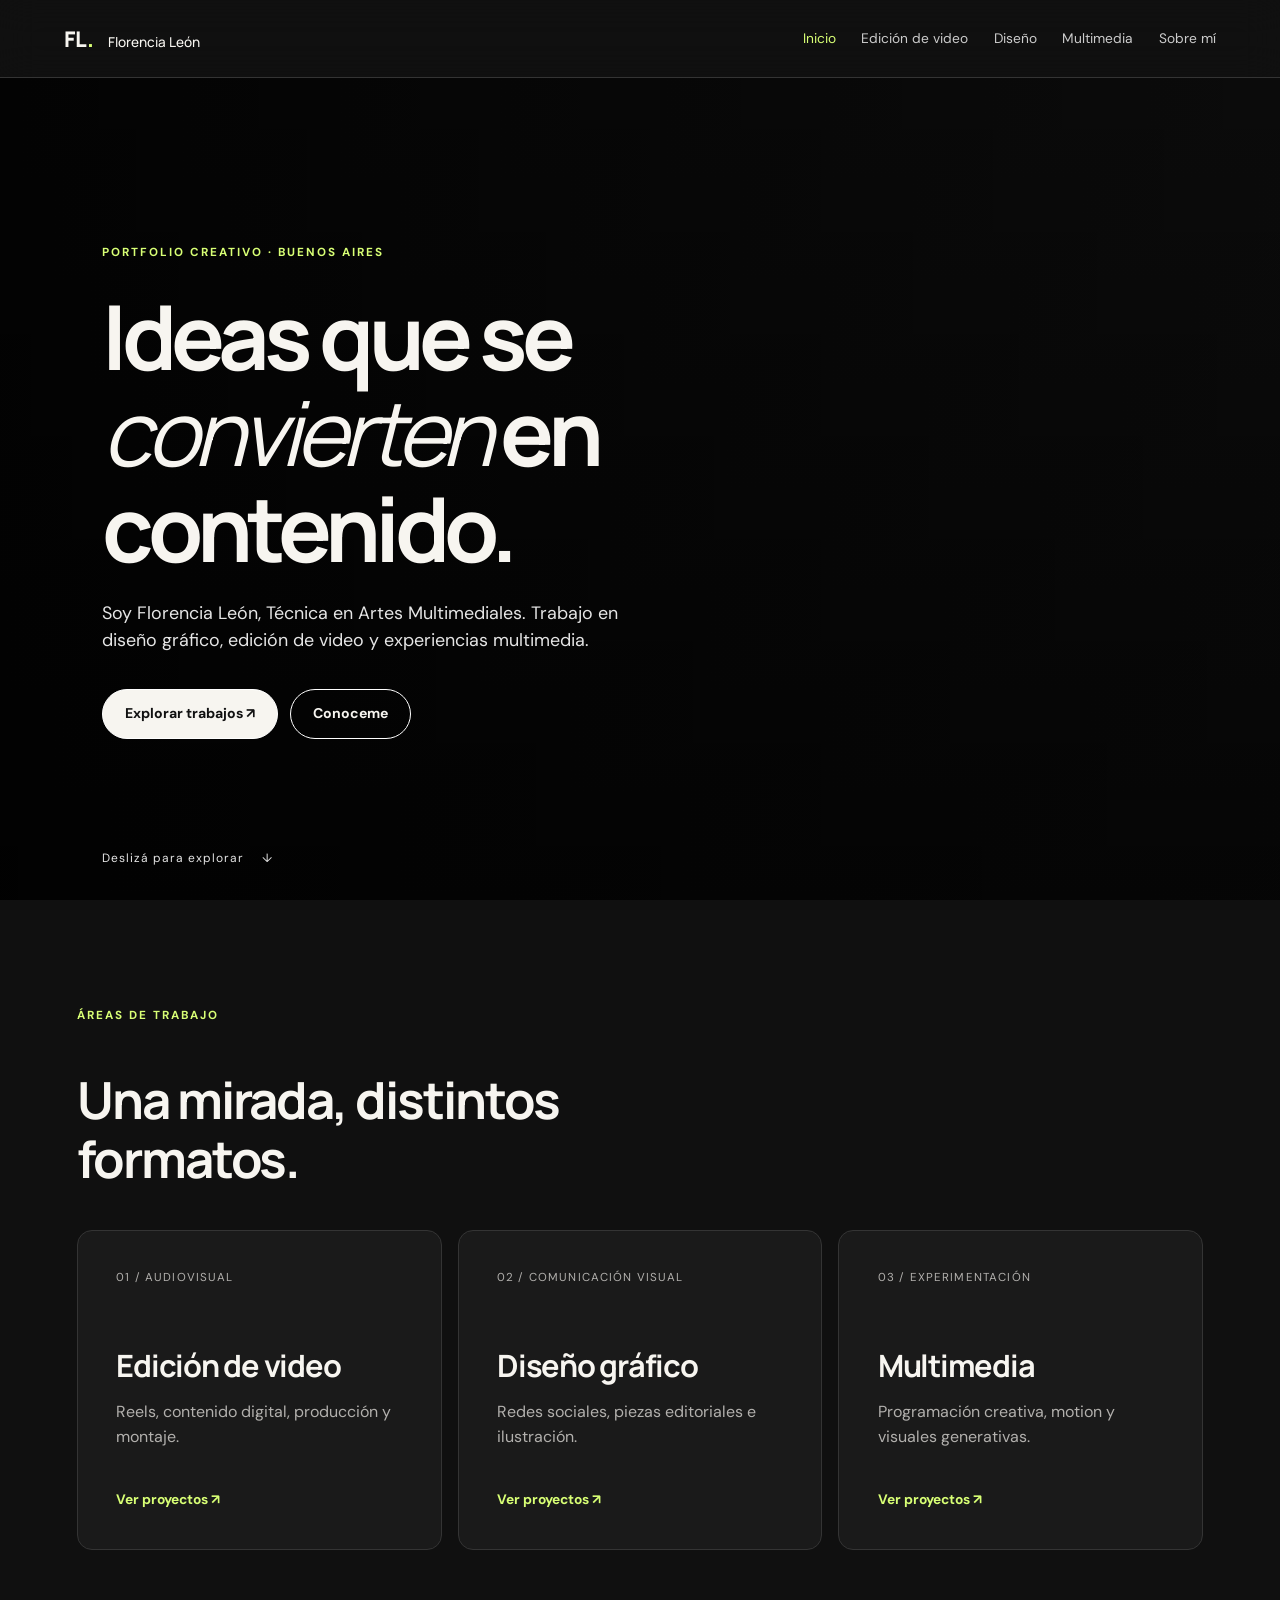
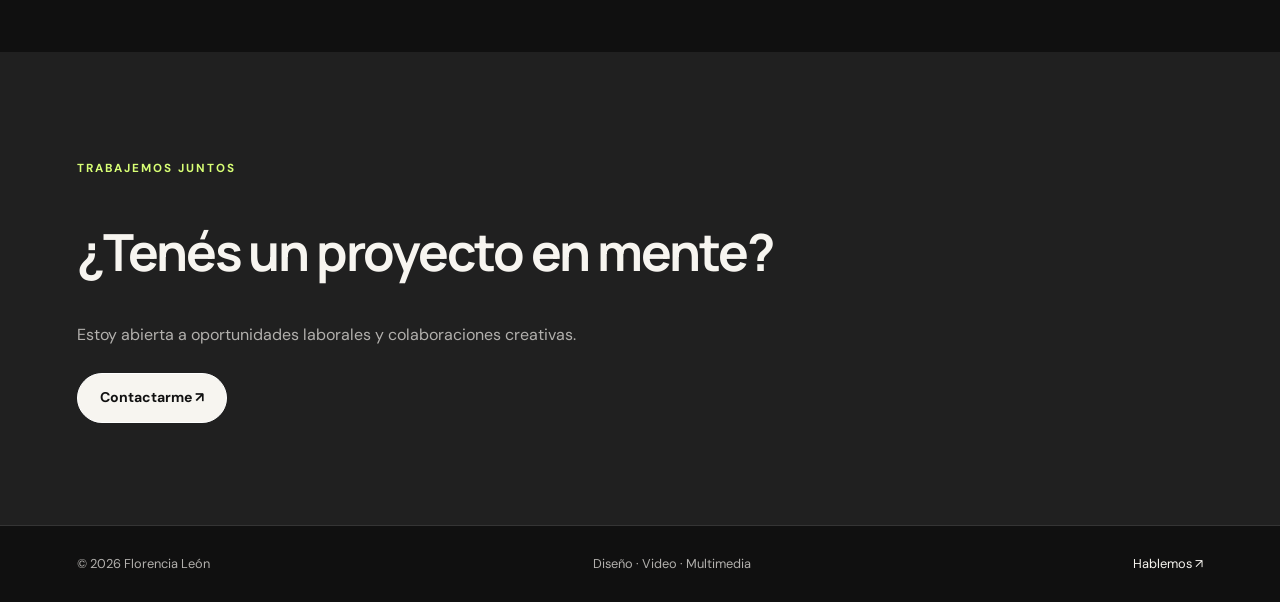
==== commit 4cf4d531: "Add files via upload" ====
--- a/index.html
+++ b/index.html
@@ -1 +1 @@
-<!doctype html><html lang="es"><head><meta charset="utf-8"><meta name="viewport" content="width=device-width,initial-scale=1"><meta name="theme-color" content="#101010"><meta name="description" content="Portfolio de Florencia León. Diseño gráfico, edición de video y experiencias multimedia."><title>Inicio | Florencia León</title><link rel="stylesheet" href="styles.css"></head><body><header class="site-header"><a class="brand" href="index.html">FL<span class="brand-dot">.</span> <span>Florencia León</span></a><button class="menu-toggle" aria-label="Abrir menú" aria-expanded="false" aria-controls="main-nav">Menú <span>☰</span></button><nav id="main-nav" aria-label="Navegación principal"><a href="index.html" class="active">Inicio</a><a href="video.html" class="">Edición de video</a><a href="diseno.html" class="">Diseño</a><a href="multimedia.html" class="">Multimedia</a><a href="sobre-mi.html" class="">Sobre mí</a></nav></header><main><section class="hero"><div class="hero-video"><video autoplay muted loop playsinline poster="hero-mobile.jpg"><source src="hero-video.mp4" type="video/mp4"></video></div><div class="hero-shade"></div><div class="hero-content"><span class="eyebrow">Portfolio creativo · Buenos Aires</span><h1>Ideas que se<br><em>convierten</em> en imágenes.</h1><p>Soy Florencia León, Técnica en Artes Multimediales. Trabajo en diseño gráfico, edición de video y experiencias multimedia.</p><div class="hero-actions"><a class="btn btn-light" href="video.html">Explorar trabajos ↗</a><a class="btn btn-outline" href="sobre-mi.html">Conoceme</a></div></div><div class="scroll-hint">Deslizá para explorar <span>↓</span></div></section><section class="section"><div class="section-head"><span class="eyebrow">Áreas de trabajo</span><h2>Una mirada, distintos formatos.</h2></div><div class="category-grid"><a class="category" href="video.html"><span>01 / Audiovisual</span><h3>Edición de video</h3><p>Reels, contenido digital, producción y montaje.</p><b>Ver proyectos ↗</b></a><a class="category" href="diseno.html"><span>02 / Comunicación visual</span><h3>Diseño gráfico</h3><p>Redes sociales, piezas editoriales e ilustración.</p><b>Ver proyectos ↗</b></a><a class="category" href="multimedia.html"><span>03 / Experimentación</span><h3>Multimedia</h3><p>Programación creativa, motion y visuales generativas.</p><b>Ver proyectos ↗</b></a></div></section><section class="section closing"><span class="eyebrow">Trabajemos juntos</span><h2>¿Tenés un proyecto en mente?</h2><p>Estoy abierta a oportunidades laborales y colaboraciones creativas.</p><a class="btn btn-light" href="mailto:leonflorenciapaula@gmail.com">Contactarme ↗</a></section></main><footer class="footer"><span>© 2026 Florencia León</span><span>Diseño · Video · Multimedia</span><a href="mailto:leonflorenciapaula@gmail.com">Hablemos ↗</a></footer><script src="script.js" defer></script></body></html>+<!doctype html><html lang="es"><head><meta charset="utf-8"><meta name="viewport" content="width=device-width,initial-scale=1"><meta name="theme-color" content="#101010"><meta name="description" content="Portfolio de Florencia León. Diseño gráfico, edición de video y experiencias multimedia."><title>Inicio | Florencia León</title><link rel="stylesheet" href="styles.css"></head><body><header class="site-header"><a class="brand" href="index.html">FL<span class="brand-dot">.</span> <span>Florencia León</span></a><button class="menu-toggle" aria-label="Abrir menú" aria-expanded="false" aria-controls="main-nav">Menú <span>☰</span></button><nav id="main-nav" aria-label="Navegación principal"><a href="index.html" class="active">Inicio</a><a href="video.html" class="">Edición de video</a><a href="diseno.html" class="">Diseño</a><a href="multimedia.html" class="">Multimedia</a><a href="sobre-mi.html" class="">Sobre mí</a></nav></header><main><section class="hero"><div class="hero-video"><video autoplay muted loop playsinline poster="hero-mobile.jpg"><source src="hero-video.mp4" type="video/mp4"></video></div><div class="hero-shade"></div><div class="hero-content"><span class="eyebrow">Portfolio creativo · Buenos Aires</span><h1>Ideas que se<br><em>convierten</em> en contenido.</h1><p>Soy Florencia León, Técnica en Artes Multimediales. Trabajo en diseño gráfico, edición de video y experiencias multimedia.</p><div class="hero-actions"><a class="btn btn-light" href="video.html">Explorar trabajos ↗</a><a class="btn btn-outline" href="sobre-mi.html">Conoceme</a></div></div><div class="scroll-hint">Deslizá para explorar <span>↓</span></div></section><section class="section"><div class="section-head"><span class="eyebrow">Áreas de trabajo</span><h2>Una mirada, distintos formatos.</h2></div><div class="category-grid"><a class="category" href="video.html"><span>01 / Audiovisual</span><h3>Edición de video</h3><p>Reels, contenido digital, producción y montaje.</p><b>Ver proyectos ↗</b></a><a class="category" href="diseno.html"><span>02 / Comunicación visual</span><h3>Diseño gráfico</h3><p>Redes sociales, piezas editoriales e ilustración.</p><b>Ver proyectos ↗</b></a><a class="category" href="multimedia.html"><span>03 / Experimentación</span><h3>Multimedia</h3><p>Programación creativa, motion y visuales generativas.</p><b>Ver proyectos ↗</b></a></div></section><section class="section closing"><span class="eyebrow">Trabajemos juntos</span><h2>¿Tenés un proyecto en mente?</h2><p>Estoy abierta a oportunidades laborales y colaboraciones creativas.</p><a class="btn btn-light" href="mailto:leonflorenciapaula@gmail.com">Contactarme ↗</a></section></main><footer class="footer"><span>© 2026 Florencia León</span><span>Diseño · Video · Multimedia</span><a href="mailto:leonflorenciapaula@gmail.com">Hablemos ↗</a></footer><script src="script.js" defer></script></body></html>
